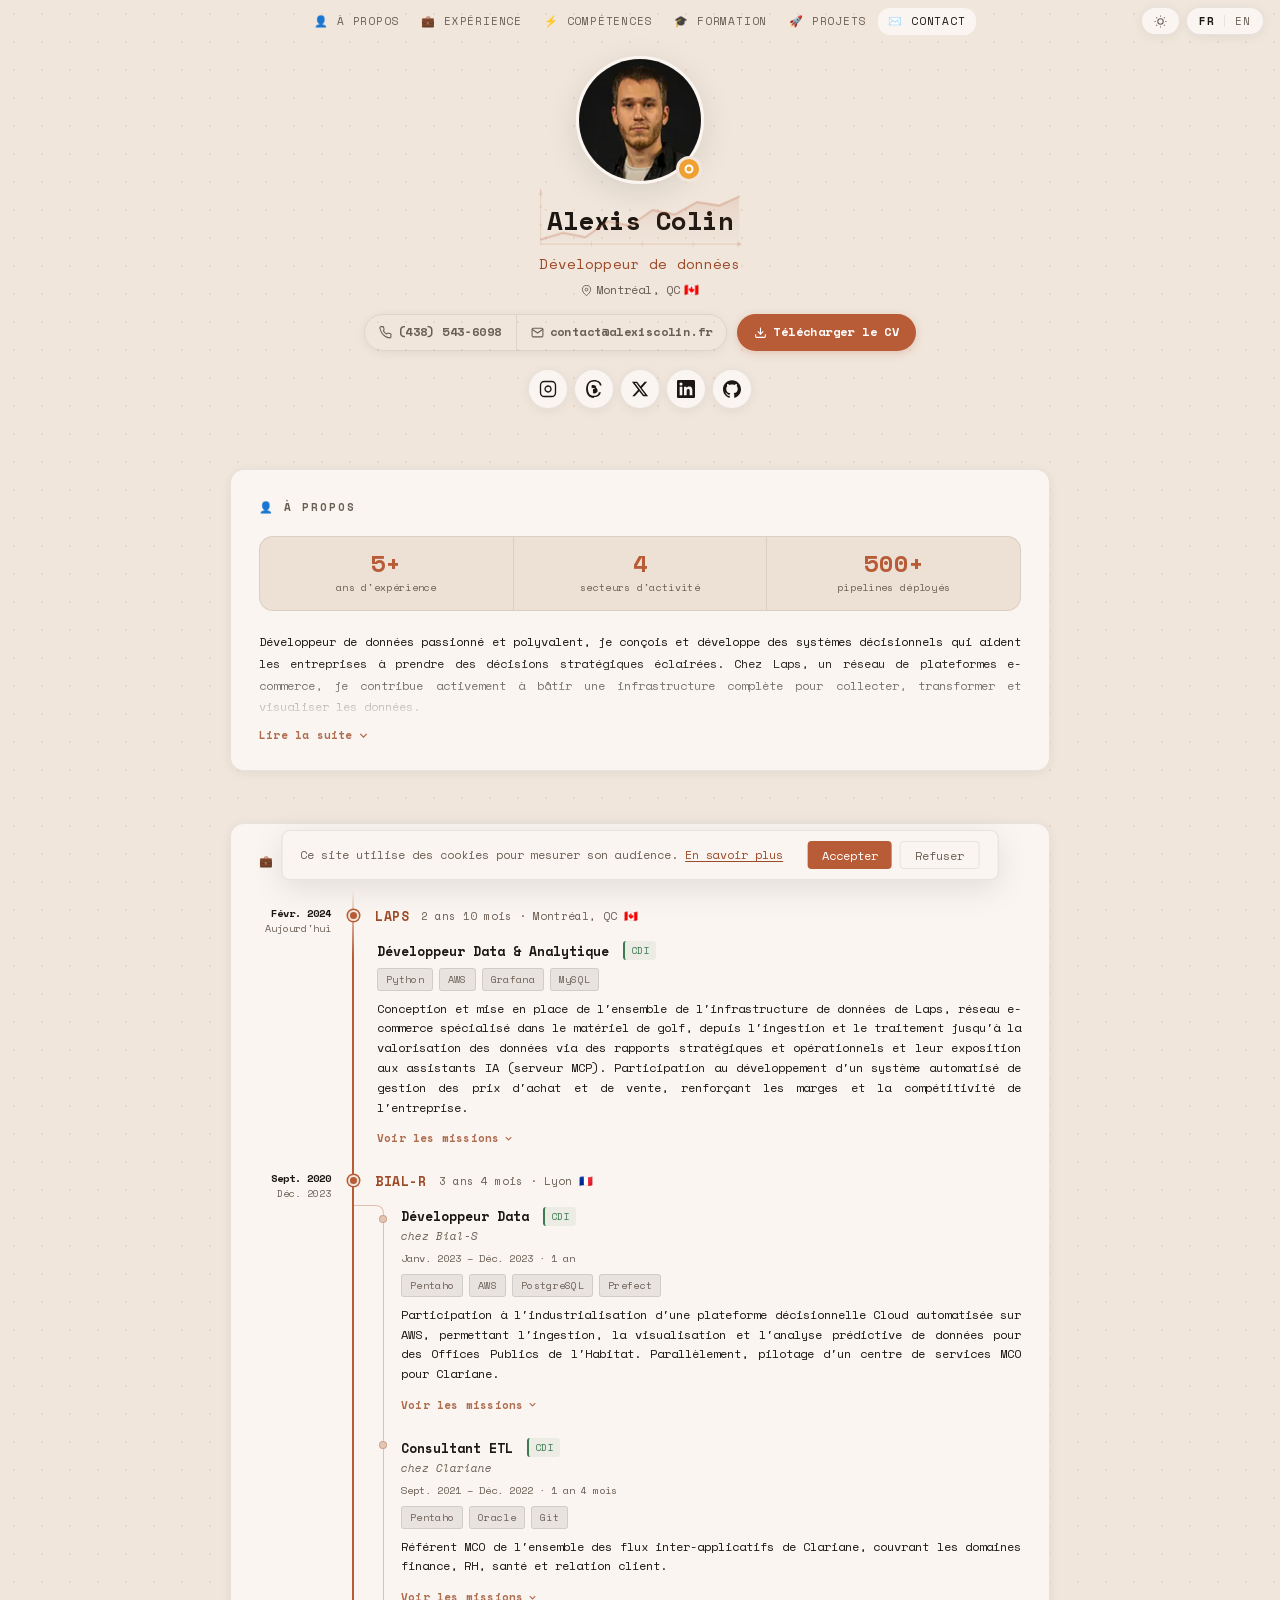
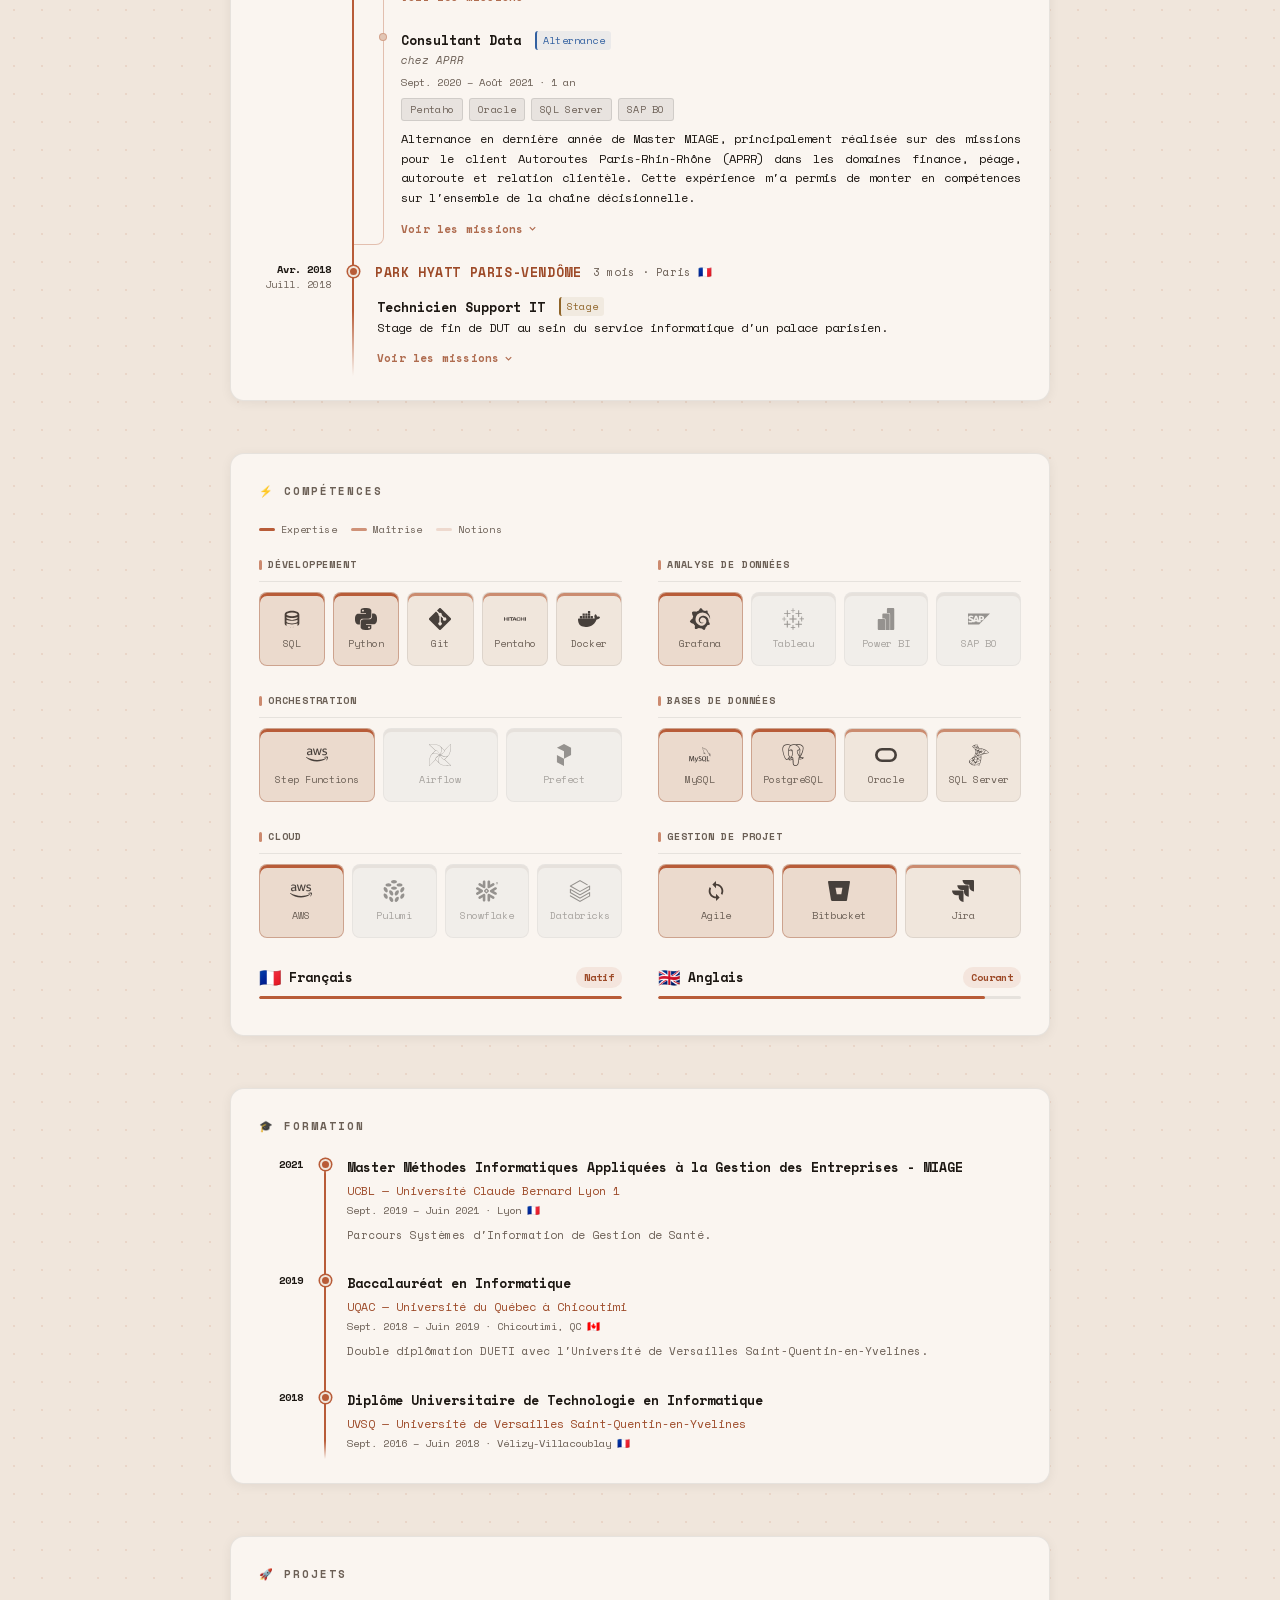
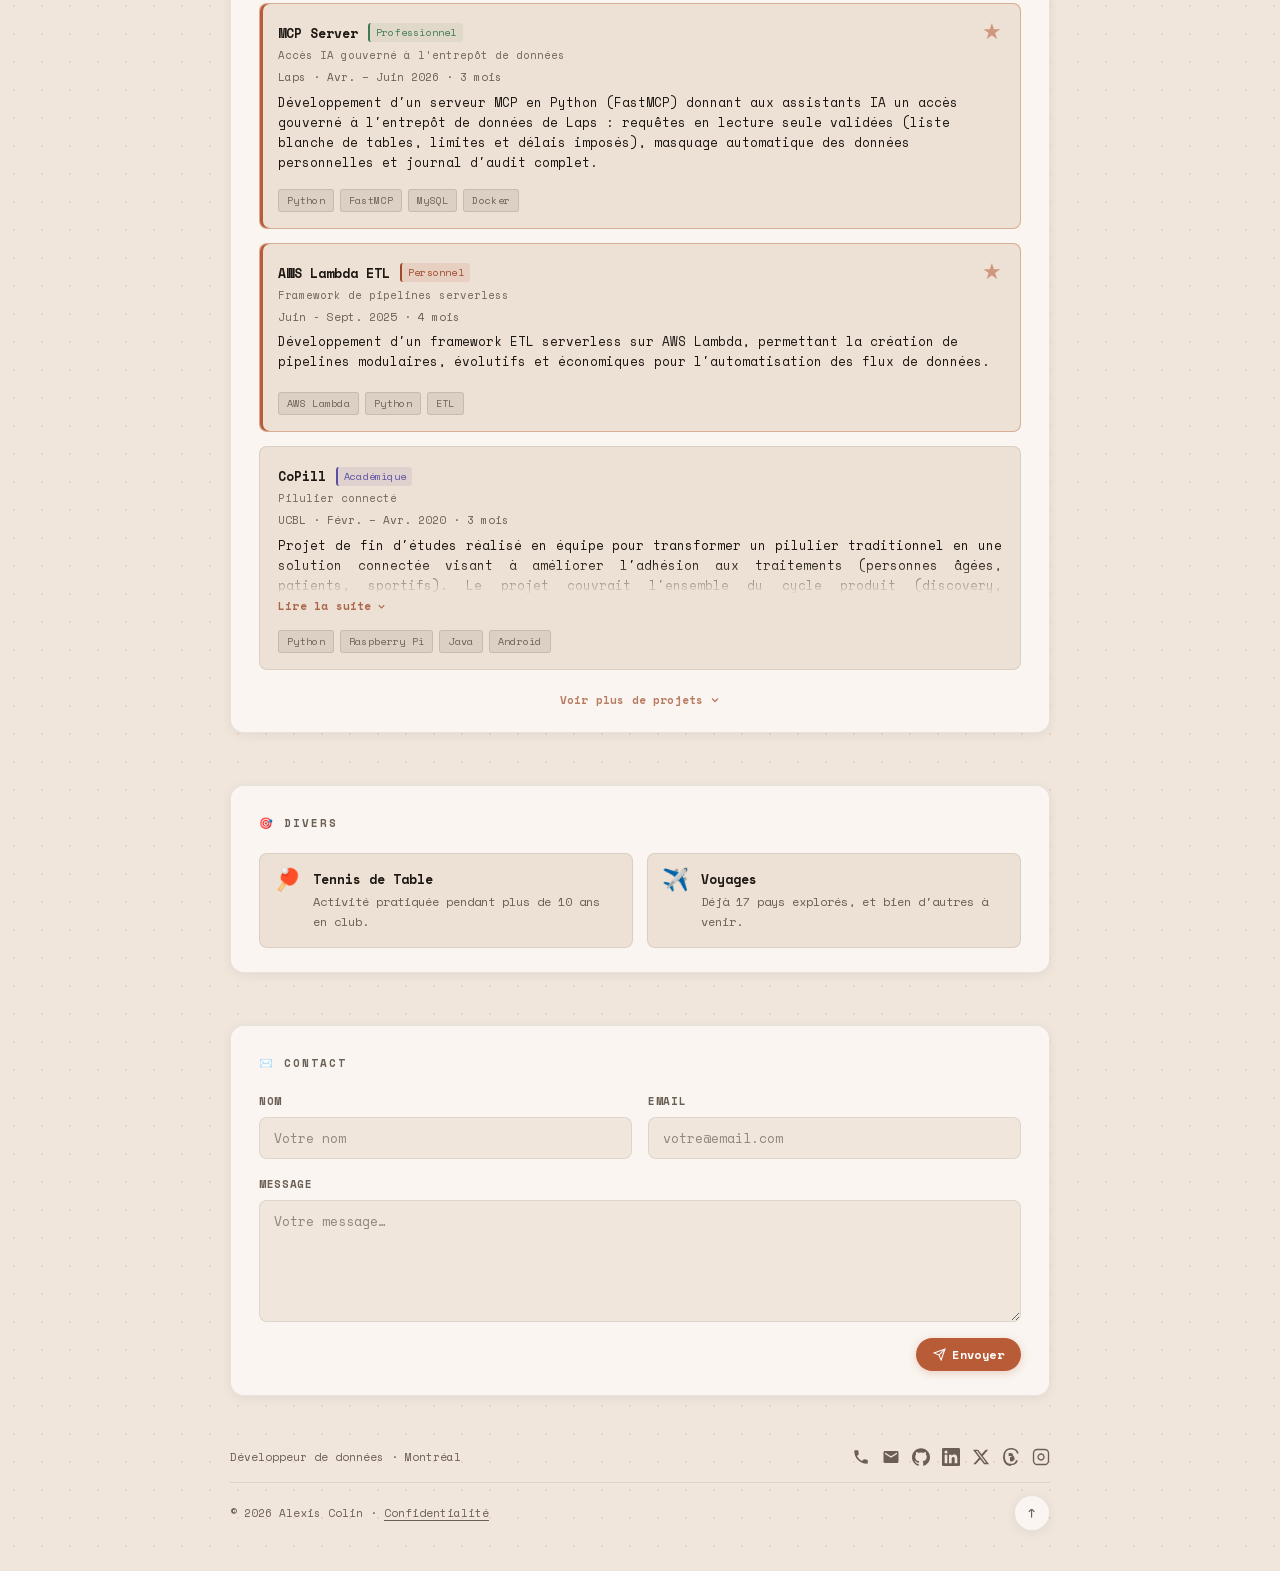
==== index.html @ 6a2d2ddf "fix: address CI errors" ====
<!DOCTYPE html>
<html lang="fr">
<head>
  <meta charset="UTF-8" />
  <!-- Cookie consent GDPR + GA — must be loaded first, before i18n.js and scroll.js -->
  <script src="cookie-banner.js?v=6"></script>
  <meta name="viewport" content="width=device-width, initial-scale=1.0" />
  <title>Alexis Colin — Data Engineer</title>

  <!-- SEO -->
  <meta name="description" content="Alexis Colin — Data Engineer à Montréal. Polyvalent sur toute la chaîne de données : ingestion, transformation, visualisation et valorisation." />
  <meta name="author" content="Alexis Colin" />
  <meta name="keywords" content="Data Engineer, Montréal, Python, AWS, Snowflake, ETL, Grafana, Analytics, Data" />
  <meta name="color-scheme" content="light dark" />
  <meta name="theme-color" content="#f0e6dc" media="(prefers-color-scheme: light)" />
  <meta name="theme-color" content="#272018" media="(prefers-color-scheme: dark)" />
  <link rel="canonical" href="https://alexiscolin.fr" />

  <!-- Open Graph -->
  <meta property="og:type"        content="website" />
  <meta property="og:url"         content="https://alexiscolin.fr" />
  <meta property="og:title"       content="Alexis Colin — Data Engineer" />
  <meta property="og:description" content="Polyvalent sur toute la chaîne de données : ingestion, transformation, visualisation et valorisation." />
  <meta property="og:image"       content="https://alexiscolin.fr/assets/photo.jpg" />
  <meta property="og:image:width"  content="800" />
  <meta property="og:image:height" content="800" />
  <meta property="og:locale"      content="fr_CA" />
  <meta property="og:locale:alternate" content="en_CA" />

  <!-- Twitter Card — "summary" (square thumb): photo.jpg is 800x800, large_image expects 2:1 landscape -->
  <meta name="twitter:card"        content="summary" />
  <meta name="twitter:title"       content="Alexis Colin — Data Engineer" />
  <meta name="twitter:description" content="Data Engineer à Montréal. Polyvalent sur toute la chaîne de données : ingestion, transformation, visualisation et valorisation." />
  <meta name="twitter:image"       content="https://alexiscolin.fr/assets/photo.jpg" />

  <!-- Structured data -->
  <script type="application/ld+json">
  {
    "@context": "https://schema.org",
    "@type": "Person",
    "name": "Alexis Colin",
    "url": "https://alexiscolin.fr",
    "image": "https://alexiscolin.fr/assets/photo.jpg",
    "jobTitle": "Data & Analytics Engineer",
    "worksFor": { "@type": "Organization", "name": "Laps" },
    "address": { "@type": "PostalAddress", "addressLocality": "Montréal", "addressRegion": "QC", "addressCountry": "CA" },
    "knowsLanguage": ["fr", "en"],
    "sameAs": [
      "https://github.com/alexiscolinfr",
      "https://www.linkedin.com/in/alexiscolinfr"
    ]
  }
  </script>
  <!-- Self-hosted fonts (declared in style.css) — no Google Fonts requests anymore -->
  <link rel="preload" href="assets/fonts/space-mono-400-latin.woff2" as="font" type="font/woff2" crossorigin />
  <link rel="preload" href="assets/fonts/space-mono-700-latin.woff2" as="font" type="font/woff2" crossorigin />
  <link rel="icon" href="assets/favicon.ico" sizes="any" />
  <link rel="icon" type="image/svg+xml" href="assets/favicon.svg" />
  <link rel="icon" type="image/png" sizes="192x192" href="assets/web-app-manifest-192x192.png" />
  <link rel="apple-touch-icon" sizes="180x180" href="assets/apple-touch-icon.png" />
  <link rel="manifest" href="assets/site.webmanifest" />
  <link rel="stylesheet" href="style.css?v=12" />
  <script>
    (function(){
      try {
        var s = localStorage.getItem('theme');
        if (s) document.documentElement.dataset.theme = s;
      } catch(e) {}
    })();
  </script>
</head>
<body>

  <div id="scrollProgress" class="scroll-progress" aria-hidden="true"></div>

  <!-- SVG Sprite — reusable icons -->
  <svg style="display:none" aria-hidden="true">
    <symbol id="icon-github" viewBox="0 0 24 24" fill="currentColor">
      <path d="M12 .297c-6.63 0-12 5.373-12 12 0 5.303 3.438 9.8 8.205 11.385.6.113.82-.258.82-.577 0-.285-.01-1.04-.015-2.04-3.338.724-4.042-1.61-4.042-1.61C4.422 18.07 3.633 17.7 3.633 17.7c-1.087-.744.084-.729.084-.729 1.205.084 1.838 1.236 1.838 1.236 1.07 1.835 2.809 1.305 3.495.998.108-.776.417-1.305.76-1.605-2.665-.3-5.466-1.332-5.466-5.93 0-1.31.465-2.38 1.235-3.22-.135-.303-.54-1.523.105-3.176 0 0 1.005-.322 3.3 1.23.96-.267 1.98-.399 3-.405 1.02.006 2.04.138 3 .405 2.28-1.552 3.285-1.23 3.285-1.23.645 1.653.24 2.873.12 3.176.765.84 1.23 1.91 1.23 3.22 0 4.61-2.805 5.625-5.475 5.92.42.36.81 1.096.81 2.22 0 1.606-.015 2.896-.015 3.286 0 .315.21.69.825.57C20.565 22.092 24 17.592 24 12.297c0-6.627-5.373-12-12-12"/>
    </symbol>
  </svg>

  <!-- ═══════════ HERO ═══════════ -->
  <header id="top">
    <div class="hero-inner">
      <div class="avatar-wrap" data-anim style="--i:0">
        <img src="assets/photo-128.webp" srcset="assets/photo-128.webp 1x, assets/photo-256.webp 2x" alt="Alexis Colin" class="avatar" width="128" height="128" decoding="async" onerror="this.style.display='none';document.querySelector('.avatar-fallback').style.display='flex'" />
        <div class="avatar-fallback">AC</div>
        <button type="button" class="avatar-status" data-status="open" aria-label="En poste · À l'écoute du marché" data-i18n-aria="status.open">
          <span class="avatar-status__tooltip">
            <span class="avatar-status__dot"></span>
            <span class="avatar-status__label" data-for="available" data-i18n="status.available">Disponible immédiatement</span>
            <span class="avatar-status__label" data-for="open" data-i18n="status.open">En poste · À l'écoute du marché</span>
            <span class="avatar-status__label" data-for="unavailable" data-i18n="status.unavailable">Non disponible pour le moment</span>
          </span>
        </button>
      </div>
      <div class="hero-name-wrap" data-anim style="--i:1">
        <svg class="hero-spark" viewBox="0 0 332 60" preserveAspectRatio="none" fill="none" aria-hidden="true">
          <defs>
            <linearGradient id="sparkAreaGrad" x1="0" y1="0" x2="0" y2="1">
              <stop offset="0%" stop-color="var(--accent)" stop-opacity="0.13"/>
              <stop offset="100%" stop-color="var(--accent)" stop-opacity="0"/>
            </linearGradient>
          </defs>
          <!-- Axes -->
          <line class="hero-spark__axis" x1="6" y1="5"  x2="6"   y2="53"/>
          <line class="hero-spark__axis" x1="6" y1="53" x2="329" y2="53"/>
          <!-- Axis arrowheads -->
          <polygon class="hero-spark__axis-tip" points="3,10 6,4 9,10"/>
          <polygon class="hero-spark__axis-tip" points="323,50 329,53 323,56"/>
          <!-- Tick marks -->
          <line class="hero-spark__tick" x1="88"  y1="51" x2="88"  y2="55"/>
          <line class="hero-spark__tick" x1="170" y1="51" x2="170" y2="55"/>
          <line class="hero-spark__tick" x1="252" y1="51" x2="252" y2="55"/>
          <line class="hero-spark__tick" x1="4"   y1="20" x2="8"   y2="20"/>
          <line class="hero-spark__tick" x1="4"   y1="36" x2="8"   y2="36"/>
          <!-- Area fill -->
          <path class="hero-spark__fill" d="M6,53 L6,49 L42,43 L78,47 L114,33 L150,37 L186,23 L222,27 L258,16 L294,19 L326,11 L326,53 Z"/>
          <!-- Sparkline -->
          <polyline class="hero-spark__line" points="6,49 42,43 78,47 114,33 150,37 186,23 222,27 258,16 294,19 326,11"/>
        </svg>
        <h1>Alexis Colin</h1>
      </div>
<p class="hero-subtitle" data-anim style="--i:2">
        <span class="hero-role" data-i18n="hero.role">Développeur de données</span>
        <span class="hero-loc">
          <svg width="11" height="11" viewBox="0 0 24 24" fill="none" stroke="currentColor" stroke-width="2"><path d="M21 10c0 7-9 13-9 13s-9-6-9-13a9 9 0 0 1 18 0z"/><circle cx="12" cy="10" r="3"/></svg>
          <span data-i18n="hero.location">Montréal, QC</span> 🇨🇦
        </span>
      </p>

      <div class="hero-actions" data-anim style="--i:3">
        <div class="btn-split">
          <a href="tel:+14385436098" class="btn-split__part">
            <svg viewBox="0 0 24 24" fill="none" stroke="currentColor" stroke-width="2" width="13" height="13"><path d="M22 16.92v3a2 2 0 0 1-2.18 2 19.79 19.79 0 0 1-8.63-3.07A19.5 19.5 0 0 1 4.69 12a19.79 19.79 0 0 1-3.07-8.67A2 2 0 0 1 3.6 1.2h3a2 2 0 0 1 2 1.72c.127.96.361 1.903.7 2.81a2 2 0 0 1-.45 2.11L7.91 8.96a16 16 0 0 0 6 6l1.27-1.27a2 2 0 0 1 2.11-.45c.907.339 1.85.573 2.81.7A2 2 0 0 1 22 16.92z"/></svg>
            <span class="btn-split__text">(438)&nbsp;543&#8209;6098</span>
          </a>
          <span class="btn-split__div"></span>
          <a href="mailto:contact@alexiscolin.fr" class="btn-split__part">
            <svg viewBox="0 0 24 24" fill="none" stroke="currentColor" stroke-width="2" width="13" height="13"><path d="M4 4h16c1.1 0 2 .9 2 2v12c0 1.1-.9 2-2 2H4c-1.1 0-2-.9-2-2V6c0-1.1.9-2 2-2z"/><polyline points="22,6 12,13 2,6"/></svg>
            <span class="btn-split__text">contact@alexiscolin.fr</span>
          </a>
        </div>
        <a id="cvDownload" href="assets/cv-fr.pdf" target="_blank" rel="noopener" class="btn btn--accent">
          <svg viewBox="0 0 24 24" fill="none" stroke="currentColor" stroke-width="2" width="13" height="13"><path d="M21 15v4a2 2 0 0 1-2 2H5a2 2 0 0 1-2-2v-4"/><polyline points="7 10 12 15 17 10"/><line x1="12" y1="15" x2="12" y2="3"/></svg>
          <span data-i18n="links.cv">Télécharger le CV</span>
        </a>
      </div>

      <!-- --i:4 intentionally absent: hero element removed, delay kept to space out the social links -->
      <nav class="socials" data-anim style="--i:5" aria-label="Réseaux sociaux" data-i18n-aria="aria.socials">
        <a href="https://www.instagram.com/alexiscolinfr" target="_blank" rel="noopener" aria-label="Instagram">
          <svg viewBox="0 0 24 24" fill="none" stroke="currentColor" stroke-width="1.8"><rect x="2" y="2" width="20" height="20" rx="5" ry="5"/><path d="M16 11.37A4 4 0 1 1 12.63 8 4 4 0 0 1 16 11.37z"/><line x1="17.5" y1="6.5" x2="17.51" y2="6.5"/></svg>
        </a>
        <a href="https://www.threads.net/@alexiscolinfr" target="_blank" rel="noopener" aria-label="Threads">
          <svg viewBox="0 0 24 24" fill="currentColor"><path d="M12.186 24h-.007c-3.581-.024-6.334-1.205-8.184-3.509C2.35 18.44 1.5 15.586 1.474 12.01v-.017c.03-3.579.886-6.43 2.548-8.482C5.845 1.205 8.6.024 12.18 0h.014c2.746.02 5.043.725 6.826 2.098 1.677 1.29 2.858 3.13 3.012 5.021l.006.088H19.74l-.006-.062c-.15-1.308-.95-2.656-2.168-3.664-1.27-.944-2.944-1.5-5.39-1.518h-.01c-2.961.02-5.141.932-6.482 2.71-1.142 1.528-1.753 3.795-1.781 6.74v.015c.027 2.95.64 5.22 1.782 6.746 1.344 1.782 3.524 2.696 6.485 2.718h.01c2.197-.018 3.772-.553 4.892-1.641.79-.77 1.254-1.757 1.38-2.96l.008-.09H21v.09c-.16 1.787-.98 3.294-2.379 4.502-1.58 1.365-3.7 2.04-6.435 2.04zm4.006-9.063c0-1.028-.327-1.793-.973-2.28-.647-.489-1.592-.737-2.813-.737-.566 0-1.102.059-1.59.174l-.215.054v5.574l.176.052c.465.14.967.211 1.49.211 1.386 0 2.402-.33 3.019-.977.618-.65.906-1.474.906-2.07zm-2.04-7.208c-.88-.66-2.01-.993-3.365-.993-.638 0-1.229.083-1.759.246l-.195.06v3.896l.23-.077c.47-.158.988-.238 1.544-.238 1.01 0 1.787.232 2.314.69.524.455.79 1.108.79 1.94v.014c-.004.53-.107 1.006-.303 1.42l-.083.177.178.082c.87.4 1.89.6 3.04.6l.189-.003.025-.189c.024-.184.035-.373.035-.568 0-1.75-.592-3.128-1.64-4.057z"/></svg>
        </a>
        <a href="https://x.com/alexiscolinfr" target="_blank" rel="noopener" aria-label="X / Twitter">
          <svg viewBox="0 0 24 24" fill="currentColor"><path d="M18.244 2.25h3.308l-7.227 8.26 8.502 11.24H16.17l-5.214-6.817L4.99 21.75H1.68l7.73-8.835L1.254 2.25H8.08l4.713 6.231zm-1.161 17.52h1.833L7.084 4.126H5.117z"/></svg>
        </a>
        <a href="https://www.linkedin.com/in/alexiscolinfr" target="_blank" rel="noopener" aria-label="LinkedIn">
          <svg viewBox="0 0 24 24" fill="currentColor"><path d="M20.447 20.452h-3.554v-5.569c0-1.328-.027-3.037-1.852-3.037-1.853 0-2.136 1.445-2.136 2.939v5.667H9.351V9h3.414v1.561h.046c.477-.9 1.637-1.85 3.37-1.85 3.601 0 4.267 2.37 4.267 5.455v6.286zM5.337 7.433a2.062 2.062 0 0 1-2.063-2.065 2.064 2.064 0 1 1 2.063 2.065zm1.782 13.019H3.555V9h3.564v11.452zM22.225 0H1.771C.792 0 0 .774 0 1.729v20.542C0 23.227.792 24 1.771 24h20.451C23.2 24 24 23.227 24 22.271V1.729C24 .774 23.2 0 22.222 0h.003z"/></svg>
        </a>
        <a href="https://github.com/alexiscolinfr" target="_blank" rel="noopener" aria-label="GitHub">
          <svg viewBox="0 0 24 24" fill="currentColor"><path d="M12 .297c-6.63 0-12 5.373-12 12 0 5.303 3.438 9.8 8.205 11.385.6.113.82-.258.82-.577 0-.285-.01-1.04-.015-2.04-3.338.724-4.042-1.61-4.042-1.61C4.422 18.07 3.633 17.7 3.633 17.7c-1.087-.744.084-.729.084-.729 1.205.084 1.838 1.236 1.838 1.236 1.07 1.835 2.809 1.305 3.495.998.108-.776.417-1.305.76-1.605-2.665-.3-5.466-1.332-5.466-5.93 0-1.31.465-2.38 1.235-3.22-.135-.303-.54-1.523.105-3.176 0 0 1.005-.322 3.3 1.23.96-.267 1.98-.399 3-.405 1.02.006 2.04.138 3 .405 2.28-1.552 3.285-1.23 3.285-1.23.645 1.653.24 2.873.12 3.176.765.84 1.23 1.91 1.23 3.22 0 4.61-2.805 5.625-5.475 5.92.42.36.81 1.096.81 2.22 0 1.606-.015 2.896-.015 3.286 0 .315.21.69.825.57C20.565 22.092 24 17.592 24 12.297c0-6.627-5.373-12-12-12"/></svg>
        </a>
      </nav>
    </div>
  </header>

  <!-- ═══════════ NAV STICKY ═══════════ -->
  <nav class="site-nav" id="siteNav" aria-label="Navigation">
    <div class="nav-links">
      <a href="#about"      data-i18n="nav.about">👤 À propos</a>
      <a href="#experience" data-i18n="nav.exp">💼 Expérience</a>
      <a href="#skills"     data-i18n="nav.skills">⚡ Compétences</a>
      <a href="#education"  data-i18n="nav.edu">🎓 Formation</a>
      <a href="#projects"   data-i18n="nav.projects">🚀 Projets</a>
      <a href="#contact"   data-i18n="nav.contact">✉️ Contact</a>
    </div>
    <!-- Language toggle & theme toggle -->
    <div class="lang-toggle-wrap">
      <button type="button" class="header-btn theme-toggle" id="themeToggle" aria-label="Toggle dark mode">
        <svg class="icon-sun" viewBox="0 0 24 24" fill="none" stroke="currentColor" stroke-width="2" width="14" height="14"><circle cx="12" cy="12" r="5"/><line x1="12" y1="1" x2="12" y2="3"/><line x1="12" y1="21" x2="12" y2="23"/><line x1="4.22" y1="4.22" x2="5.64" y2="5.64"/><line x1="18.36" y1="18.36" x2="19.78" y2="19.78"/><line x1="1" y1="12" x2="3" y2="12"/><line x1="21" y1="12" x2="23" y2="12"/><line x1="4.22" y1="19.78" x2="5.64" y2="18.36"/><line x1="18.36" y1="5.64" x2="19.78" y2="4.22"/></svg>
        <svg class="icon-moon" viewBox="0 0 24 24" fill="none" stroke="currentColor" stroke-width="2" width="14" height="14"><path d="M21 12.79A9 9 0 1 1 11.21 3 7 7 0 0 0 21 12.79z"/></svg>
      </button>
      <button type="button" class="header-btn lang-toggle" id="langToggle" aria-label="Switch language">
        <span data-lang="fr">FR</span>
        <span class="lang-sep">|</span>
        <span data-lang="en">EN</span>
      </button>
    </div>
  </nav>

  <main>


    <!-- ═══════════ ABOUT ═══════════ -->
    <section class="section reveal" id="about">
      <h2 class="section-title" data-i18n="about.title">👤 À propos</h2>
      <div class="about-stats">
        <div class="about-stat" data-stat="exp">
          <span class="about-stat__num" data-count="5" data-suffix="+">0</span>
          <span class="about-stat__label" data-i18n="stat.exp">ans d'expérience</span>
        </div>
        <div class="about-stat" data-stat="companies">
          <span class="about-stat__num" data-count="4" data-suffix="">0</span>
          <span class="about-stat__label" data-i18n="stat.companies">secteurs d'activité</span>
        </div>
        <div class="about-stat" data-stat="pipelines">
          <span class="about-stat__num" data-count="500" data-suffix="+">0</span>
          <span class="about-stat__label" data-i18n="stat.pipelines">pipelines déployés</span>
        </div>
      </div>

      <div class="about-body" id="aboutBody">
        <p class="about-text" data-i18n="about.p1"></p>
        <p class="about-text" data-i18n="about.p2"></p>
        <p class="about-text" data-i18n="about.p3"></p>
        <div class="about-fade"></div>
      </div>
      <button type="button" class="about-toggle" id="aboutToggle" aria-expanded="false" aria-controls="aboutBody">
        <span data-i18n="about.readmore">Lire la suite</span>
        <svg class="about-toggle__chevron" viewBox="0 0 24 24" fill="none" stroke="currentColor" stroke-width="2.5" width="13" height="13"><polyline points="6 9 12 15 18 9"/></svg>
      </button>
    </section>

    <!-- ═══════════ EXPERIENCE ═══════════ -->
    <section class="section reveal" id="experience">
      <h2 class="section-title" data-i18n="exp.title">💼 Expérience</h2>
      <div class="timeline">

        <!-- ── Laps Group ── -->
        <div class="timeline-group">
          <div class="timeline-item timeline-group__header">
            <div class="timeline-period">
              <span class="tl-start" data-i18n="exp.laps.start">Févr. 2024</span>
              <span class="tl-end" data-i18n="exp.laps.end">Aujourd'hui</span>
            </div>
            <div class="timeline-track">
              <div class="timeline-marker timeline-marker--current"></div>
            </div>
            <div class="timeline-content">
              <div class="timeline-header">
                <a class="company company--group" href="https://www.laps.com/" target="_blank" rel="noopener">Laps</a>
                <span class="timeline-group__duration" data-i18n="exp.laps.total">2 ans 4 mois · Montréal, QC 🇨🇦</span>
              </div>
            </div>
          </div>

          <div class="timeline-group__items">
            <div class="timeline-subitem" data-role="laps">
              <div class="timeline-content">
                <div class="timeline-header">
                  <h3 data-i18n="exp.laps.role">Développeur Data &amp; Analytique</h3>
                  <span class="contract-badge contract-badge--permanent" data-i18n="contract.permanent">CDI</span>
                </div>
                <div class="tags"></div>
                <p class="timeline-desc" data-i18n="exp.laps.desc">Conception et mise en place de l'ensemble de l'infrastructure de données de Laps, réseau e-commerce spécialisé dans le matériel de golf, depuis l'ingestion et le traitement jusqu'à la valorisation des données via des rapports stratégiques et opérationnels et leur exposition aux assistants IA (serveur MCP). Participation au développement d'un système automatisé de gestion des prix d'achat et de vente, renforçant les marges et la compétitivité de l'entreprise.</p>
                <button type="button" class="tasks-toggle" aria-expanded="false" aria-controls="tasksLaps">
                  <span data-i18n="exp.tasks.show">Voir les missions</span>
                  <svg class="tasks-toggle__chevron" viewBox="0 0 24 24" fill="none" stroke="currentColor" stroke-width="2.5" width="11" height="11"><polyline points="6 9 12 15 18 9"/></svg>
                </button>
                <ul id="tasksLaps">
                  <li data-i18n="exp.laps.li1">Conception, déploiement et automatisation de flux de données en Python sur AWS</li>
                  <li data-i18n="exp.laps.li2">Modélisation et implémentation d'un entrepôt de données centralisé</li>
                  <li data-i18n="exp.laps.li3">Développement de rapports et tableaux de bord opérationnels avec Grafana</li>
                  <li data-i18n="exp.laps.li4">Développement d'un serveur MCP en Python connectant l'entrepôt de données aux assistants IA, avec gouvernance SQL et masquage des données sensibles</li>
                </ul>
              </div>
            </div>
          </div>
        </div>

        <!-- ── BIAL-R Group ── -->
        <div class="timeline-group timeline-group--multi">
          <div class="timeline-item timeline-group__header">
            <div class="timeline-period">
              <span class="tl-start" data-i18n="exp.bialr.start">Sept. 2020</span>
              <span class="tl-end" data-i18n="exp.bialr.end">Déc. 2023</span>
            </div>
            <div class="timeline-track">
              <div class="timeline-marker"></div>
            </div>
            <div class="timeline-content">
              <div class="timeline-header">
                <a class="company company--group" href="https://www.bial-r.com/" target="_blank" rel="noopener">BIAL-R</a>
                <span class="timeline-group__duration" data-i18n="exp.bialr.total">3 ans 4 mois · Lyon 🇫🇷</span>
              </div>
            </div>
          </div>

          <div class="timeline-group__items">

            <div class="timeline-subitem" data-role="bialr1">
              <div class="timeline-content">
                <div class="timeline-header">
                  <h3 data-i18n="exp.bialr1.role">Développeur Data</h3>
                  <span class="contract-badge contract-badge--permanent" data-i18n="contract.permanent">CDI</span>
                </div>
                <a class="client-link" href="https://www.bial-s.com/" target="_blank" rel="noopener"><span data-i18n="exp.client.prep">chez</span> <span data-i18n="exp.bialr1.client">Bial-S</span></a>
                <p class="timeline-meta"><span data-i18n="exp.bialr1.start">Janv. 2023</span> – <span data-i18n="exp.bialr1.end">Déc. 2023</span> · <span data-i18n="exp.bialr1.meta">1 an</span></p>
                <div class="tags"></div>
                <p class="timeline-desc" data-i18n="exp.bialr1.desc">Participation à l'industrialisation d'une plateforme décisionnelle Cloud automatisée sur AWS, permettant l'ingestion, la visualisation et l'analyse prédictive de données pour des Offices Publics de l'Habitat. Parallèlement, pilotage d'un centre de services MCO pour Clariane.</p>
                <button type="button" class="tasks-toggle" aria-expanded="false" aria-controls="tasksBialr1">
                  <span data-i18n="exp.tasks.show">Voir les missions</span>
                  <svg class="tasks-toggle__chevron" viewBox="0 0 24 24" fill="none" stroke="currentColor" stroke-width="2.5" width="11" height="11"><polyline points="6 9 12 15 18 9"/></svg>
                </button>
                <ul id="tasksBialr1">
                  <li data-i18n="exp.bialr1.li1">Conception, déploiement et automatisation de flux de données ETL avec Pentaho</li>
                  <li data-i18n="exp.bialr1.li2">Support transversal de la plateforme décisionnelle et intégration de nouveaux clients</li>
                  <li data-i18n="exp.bialr1.li3">Pilotage du CDS : gestion d'équipe, coordination des activités et amélioration continue</li>
                </ul>
              </div>
            </div>

            <div class="timeline-subitem" data-role="bialr2">
              <div class="timeline-content">
                <div class="timeline-header">
                  <h3 data-i18n="exp.bialr2.role">Consultant ETL</h3>
                  <span class="contract-badge contract-badge--permanent" data-i18n="contract.permanent">CDI</span>
                </div>
                <a class="client-link" href="https://www.clariane.com" target="_blank" rel="noopener"><span data-i18n="exp.client.prep">chez</span> <span data-i18n="exp.bialr2.client">Clariane</span></a>
                <p class="timeline-meta"><span data-i18n="exp.bialr2.start">Sept. 2021</span> – <span data-i18n="exp.bialr2.end">Déc. 2022</span> · <span data-i18n="exp.bialr2.meta">1 an 4 mois</span></p>
                <div class="tags"></div>
                <p class="timeline-desc" data-i18n="exp.bialr2.desc">Référent MCO de l'ensemble des flux inter-applicatifs de Clariane, couvrant les domaines finance, RH, santé et relation client.</p>
                <button type="button" class="tasks-toggle" aria-expanded="false" aria-controls="tasksBialr2">
                  <span data-i18n="exp.tasks.show">Voir les missions</span>
                  <svg class="tasks-toggle__chevron" viewBox="0 0 24 24" fill="none" stroke="currentColor" stroke-width="2.5" width="11" height="11"><polyline points="6 9 12 15 18 9"/></svg>
                </button>
                <ul id="tasksBialr2">
                  <li data-i18n="exp.bialr2.li1">Développement et maintenance des flux inter-applicatifs avec Pentaho</li>
                  <li data-i18n="exp.bialr2.li2">Gestion des incidents de production : analyse, correction et reprise de données</li>
                  <li data-i18n="exp.bialr2.li3">Contribution à la migration des flux inter-applicatifs de Pentaho vers un ESB</li>
                </ul>
              </div>
            </div>

            <div class="timeline-subitem" data-role="bialr3">
              <div class="timeline-content">
                <div class="timeline-header">
                  <h3 data-i18n="exp.bialr3.role">Consultant Data</h3>
                  <span class="contract-badge contract-badge--alternance" data-i18n="contract.alternance">Alternance</span>
                </div>
                <a class="client-link" href="https://www.aprr.com" target="_blank" rel="noopener"><span data-i18n="exp.client.prep">chez</span> <span data-i18n="exp.bialr3.client">APRR</span></a>
                <p class="timeline-meta"><span data-i18n="exp.bialr3.start">Sept. 2020</span> – <span data-i18n="exp.bialr3.end">Août 2021</span> · <span data-i18n="exp.bialr3.meta">1 an</span></p>
                <div class="tags"></div>
                <p class="timeline-desc" data-i18n="exp.bialr3.desc">Alternance en dernière année de Master MIAGE, principalement réalisée sur des missions pour le client Autoroutes Paris-Rhin-Rhône (APRR) dans les domaines finance, péage, autoroute et relation clientèle. Cette expérience m'a permis de monter en compétences sur l'ensemble de la chaîne décisionnelle.</p>
                <button type="button" class="tasks-toggle" aria-expanded="false" aria-controls="tasksBialr3">
                  <span data-i18n="exp.tasks.show">Voir les missions</span>
                  <svg class="tasks-toggle__chevron" viewBox="0 0 24 24" fill="none" stroke="currentColor" stroke-width="2.5" width="11" height="11"><polyline points="6 9 12 15 18 9"/></svg>
                </button>
                <ul id="tasksBialr3">
                  <li data-i18n="exp.bialr3.li1">Cartographie et mise en place d'une gouvernance des données</li>
                  <li data-i18n="exp.bialr3.li2">Développement et déploiement de rapports opérationnels</li>
                  <li data-i18n="exp.bialr3.li3">Conception et maintenance de flux ETL avec Pentaho</li>
                </ul>
              </div>
            </div>

          </div>
        </div>

        <!-- ── Park Hyatt Group ── -->
        <div class="timeline-group">
          <div class="timeline-item timeline-group__header">
            <div class="timeline-period">
              <span class="tl-start" data-i18n="exp.hyatt.start">Avr. 2018</span>
              <span class="tl-end" data-i18n="exp.hyatt.end">Juill. 2018</span>
            </div>
            <div class="timeline-track">
              <div class="timeline-marker"></div>
            </div>
            <div class="timeline-content">
              <div class="timeline-header">
                <a class="company company--group" href="https://www.hyatt.com/park-hyatt/en-US/parph-park-hyatt-paris-vendome" target="_blank" rel="noopener">Park Hyatt Paris-Vendôme</a>
                <span class="timeline-group__duration" data-i18n="exp.hyatt.total">3 mois · Paris 🇫🇷</span>
              </div>
            </div>
          </div>

          <div class="timeline-group__items">
            <div class="timeline-subitem">
              <div class="timeline-content">
                <div class="timeline-header">
                  <h3 data-i18n="exp.hyatt.role">Technicien Support IT</h3>
                  <span class="contract-badge contract-badge--stage" data-i18n="contract.stage">Stage</span>
                </div>
                <p class="timeline-desc" data-i18n="exp.hyatt.desc">Stage de fin de DUT au sein du service informatique d'un palace parisien.</p>
                <button type="button" class="tasks-toggle" aria-expanded="false" aria-controls="tasksHyatt">
                  <span data-i18n="exp.tasks.show">Voir les missions</span>
                  <svg class="tasks-toggle__chevron" viewBox="0 0 24 24" fill="none" stroke="currentColor" stroke-width="2.5" width="11" height="11"><polyline points="6 9 12 15 18 9"/></svg>
                </button>
                <ul id="tasksHyatt">
                  <li data-i18n="exp.hyatt.li1">Maintenance et support du parc informatique (poste de travail, réseaux, serveurs)</li>
                  <li data-i18n="exp.hyatt.li2">Participation au déploiement de nouveaux projets IT</li>
                  <li data-i18n="exp.hyatt.li3">Contribution à la mise en place et au suivi des mesures de cybersécurité</li>
                </ul>
              </div>
            </div>
          </div>
        </div>

      </div>
    </section>

    <!-- ═══════════ SKILLS ═══════════ -->
    <section class="section reveal" id="skills">
      <h2 class="section-title" data-i18n="skills.title">⚡ Compétences</h2>
      <div class="skills-legend">
        <span class="legend-item" data-level="3"><i></i><span data-i18n="skills.level.expert">Expertise</span></span>
        <span class="legend-item" data-level="2"><i></i><span data-i18n="skills.level.mid">Maîtrise</span></span>
        <span class="legend-item" data-level="1"><i></i><span data-i18n="skills.level.basic">Notions</span></span>
      </div>

      <div class="skills-cards"></div>

      <div class="lang-cards">
        <div class="lang-card-item">
          <div class="lang-card-meta">
            <span class="lang-flag">🇫🇷</span>
            <span class="lang-name" data-i18n="lang.french">Français</span>
            <span class="lang-level" data-i18n="lang.french.level">Natif</span>
          </div>
          <div class="lang-bar"><div class="lang-bar-fill" style="width:100%"></div></div>
        </div>
        <div class="lang-card-item">
          <div class="lang-card-meta">
            <span class="lang-flag">🇬🇧</span>
            <span class="lang-name" data-i18n="lang.english">Anglais</span>
            <span class="lang-level" data-i18n="lang.english.level">Courant</span>
          </div>
          <div class="lang-bar"><div class="lang-bar-fill" style="width:90%"></div></div>
        </div>
      </div>
    </section>

    <!-- ═══════════ EDUCATION ═══════════ -->
    <section class="section reveal" id="education">
      <h2 class="section-title" data-i18n="edu.title">🎓 Formation</h2>
      <div class="timeline">

        <div class="timeline-item">
          <div class="timeline-period">
            <span class="tl-start">2021</span>
          </div>
          <div class="timeline-track">
            <div class="timeline-marker"></div>
          </div>
          <div class="timeline-content">
            <div class="timeline-header">
              <h3 data-i18n="edu.miage.degree">Master Méthodes Informatiques Appliquées à la Gestion des Entreprises - MIAGE</h3>
            </div>
            <span class="company"><span class="edu-abbr">UCBL — </span>Université Claude Bernard Lyon 1</span>
            <p class="timeline-meta"><span class="date-long" data-i18n="edu.miage.dates">Sept. 2019 – Juin 2021</span><span class="date-short">2019 – 2021</span> · Lyon 🇫🇷</p>
            <p data-i18n="edu.miage.desc">Parcours Systèmes d'Information de Gestion de Santé.</p>
          </div>
        </div>

        <div class="timeline-item">
          <div class="timeline-period">
            <span class="tl-start">2019</span>
          </div>
          <div class="timeline-track">
            <div class="timeline-marker"></div>
          </div>
          <div class="timeline-content">
            <div class="timeline-header">
              <h3 data-i18n="edu.uqac.degree">Baccalauréat en Informatique</h3>
            </div>
            <span class="company"><span class="edu-abbr">UQAC — </span>Université du Québec à Chicoutimi</span>
            <p class="timeline-meta"><span class="date-long" data-i18n="edu.uqac.dates">Sept. 2018 – Juin 2019</span><span class="date-short">2018 – 2019</span> · Chicoutimi, QC 🇨🇦</p>
            <p data-i18n="edu.uqac.desc">Double diplômation DUETI avec l'Université de Versailles Saint-Quentin-en-Yvelines.</p>
          </div>
        </div>

        <div class="timeline-item">
          <div class="timeline-period">
            <span class="tl-start">2018</span>
          </div>
          <div class="timeline-track">
            <div class="timeline-marker"></div>
          </div>
          <div class="timeline-content">
            <div class="timeline-header">
              <h3 data-i18n="edu.dut.degree">Diplôme Universitaire de Technologie en Informatique</h3>
            </div>
            <span class="company"><span class="edu-abbr">UVSQ — </span>Université de Versailles Saint-Quentin-en-Yvelines</span>
            <p class="timeline-meta"><span class="date-long" data-i18n="edu.dut.dates">Sept. 2016 – Juin 2018</span><span class="date-short">2016 – 2018</span> · Vélizy-Villacoublay 🇫🇷</p>
          </div>
        </div>

      </div>
    </section>

    <!-- ═══════════ PROJECTS ═══════════ -->
    <section class="section reveal" id="projects">
      <h2 class="section-title" data-i18n="projects.title">🚀 Projets</h2>
      <div class="projects-grid">

        <!-- Built for Laps — proprietary code: GitHub overlay is shown but disabled (lock icon) -->
        <div class="project-card" id="project-mcp" data-type="pro" data-pinned>
          <div class="project-overlay project-overlay--private" aria-hidden="true">
            <svg class="overlay-github" width="22" height="22"><use href="#icon-github"/></svg>
            <svg class="overlay-arrow overlay-lock" width="16" height="16" viewBox="0 0 24 24" fill="none" stroke="currentColor" stroke-width="2" stroke-linecap="round" stroke-linejoin="round"><rect x="3" y="11" width="18" height="11" rx="2"/><path d="M7 11V7a5 5 0 0 1 10 0v4"/></svg>
          </div>
          <div class="project-header">
            <h3><span data-i18n="projects.mcp.title.main">MCP Server</span><span class="contract-badge contract-badge--pro" data-i18n="projects.badge.pro">Professionnel</span><span class="project-title-sub" data-i18n="projects.mcp.title.sub">Accès IA gouverné à l'entrepôt de données</span></h3>
          </div>
          <p class="project-meta" data-i18n="projects.mcp.meta">Laps · Avr. – Juin 2026</p>
          <p data-i18n="projects.mcp.desc">Développement d'un serveur MCP en Python (FastMCP) donnant aux assistants IA un accès gouverné à l'entrepôt de données de Laps : requêtes en lecture seule validées (liste blanche de tables, limites et délais imposés), masquage automatique des données personnelles et journal d'audit complet.</p>
          <div class="tags"><span class="tag">Python</span><span class="tag">FastMCP</span><span class="tag">MySQL</span><span class="tag">Docker</span></div>
        </div>

        <div class="project-card" id="project-etl" data-type="perso" data-pinned>
          <a href="https://github.com/alexiscolinfr/AWS-Lambda-ETL" target="_blank" rel="noopener" class="project-overlay" aria-label="Voir sur GitHub" data-i18n-aria="projects.github">
            <svg class="overlay-github" width="22" height="22"><use href="#icon-github"/></svg>
            <svg class="overlay-arrow" width="18" height="18" viewBox="0 0 24 24" fill="none" stroke="currentColor" stroke-width="2.5" stroke-linecap="round" stroke-linejoin="round"><line x1="5" y1="12" x2="19" y2="12"/><polyline points="12 5 19 12 12 19"/></svg>
          </a>
          <div class="project-header">
            <h3><span data-i18n="projects.etl.title.main">AWS Lambda ETL</span><span class="contract-badge contract-badge--perso" data-i18n="projects.badge.perso">Personnel</span><span class="project-title-sub" data-i18n="projects.etl.title.sub">Framework de pipelines serverless</span></h3>
          </div>
          <p class="project-meta" data-i18n="projects.etl.meta">Juin - Sept. 2025 · 4 mois</p>
          <p data-i18n="projects.etl.desc">Développement d'un framework ETL serverless sur AWS Lambda, permettant la création de pipelines modulaires, évolutifs et économiques pour l'automatisation des flux de données.</p>
          <div class="project-desc-actions">
            <a href="https://github.com/alexiscolinfr/aws-lambda-etl" target="_blank" rel="noopener" class="project-github-link" data-i18n-aria="projects.github">
              <svg width="13" height="13" viewBox="0 0 24 24" fill="currentColor"><use href="#icon-github"/></svg>
              <span data-i18n="projects.github.label">Voir sur GitHub</span>
            </a>
          </div>
          <div class="tags"><span class="tag">AWS Lambda</span><span class="tag">Python</span><span class="tag">ETL</span></div>
        </div>

        <div class="project-card" id="project-copill" data-type="academic">
          <a href="https://github.com/alexiscolinfr/CoPill-App" target="_blank" rel="noopener" class="project-overlay" aria-label="Voir sur GitHub" data-i18n-aria="projects.github">
            <svg class="overlay-github" width="22" height="22"><use href="#icon-github"/></svg>
            <svg class="overlay-arrow" width="18" height="18" viewBox="0 0 24 24" fill="none" stroke="currentColor" stroke-width="2.5" stroke-linecap="round" stroke-linejoin="round"><line x1="5" y1="12" x2="19" y2="12"/><polyline points="12 5 19 12 12 19"/></svg>
          </a>
          <div class="project-header">
            <h3><span data-i18n="projects.copill.title.main">CoPill</span><span class="contract-badge contract-badge--academic" data-i18n="projects.badge.academic">Académique</span><span class="project-title-sub" data-i18n="projects.copill.title.sub">Pilulier connecté</span></h3>
          </div>
          <p class="project-meta">UCBL · Févr. – Avr. 2020 · 3 mois</p>
          <div class="project-desc">
            <div class="project-desc-body" id="descCopill">
              <p data-i18n="projects.copill.desc1">Projet de fin d'études réalisé en équipe pour transformer un pilulier traditionnel en une solution connectée visant à améliorer l'adhésion aux traitements (personnes âgées, patients, sportifs). Le projet couvrait l'ensemble du cycle produit (discovery, spécifications, prototypage, tests utilisateurs et validation) ainsi que la gestion de projet (planification et suivi des itérations).</p>
              <p data-i18n="projects.copill.desc2">Sur le plan technique, le prototype embarqué a été développé en Python sur une Raspberry Pi avec modules (LED, capteurs, écran, buzzer) et accompagné d'une application Android en Java pour le pilotage et le suivi.</p>
              <div class="project-desc-fade"></div>
            </div>
            <div class="project-desc-actions">
              <button type="button" class="project-readmore" data-desc="descCopill" aria-expanded="false" aria-controls="descCopill">
                <span data-i18n="projects.readmore">Lire la suite</span>
                <svg class="project-readmore__chevron" viewBox="0 0 24 24" fill="none" stroke="currentColor" stroke-width="2.5" width="11" height="11"><polyline points="6 9 12 15 18 9"/></svg>
              </button>
              <a href="https://github.com/alexiscolinfr/CoPill-App" target="_blank" rel="noopener" class="project-github-link" data-i18n-aria="projects.github">
                <svg width="13" height="13" viewBox="0 0 24 24" fill="currentColor"><use href="#icon-github"/></svg>
                <span data-i18n="projects.github.label">Voir sur GitHub</span>
              </a>
            </div>
          </div>
          <div class="tags"><span class="tag">Python</span><span class="tag">Raspberry Pi</span><span class="tag">Java</span><span class="tag">Android</span></div>
        </div>

      </div>

      <!-- Projects beyond the 3 most recent — collapsed by default, revealed by the toggle -->
      <div class="projects-extra" id="projectsExtra">
        <div class="projects-extra__inner">
        <div class="projects-extra__list">

        <div class="project-card" id="project-swarm" data-type="academic">
          <a href="https://github.com/SwarmDebugging/SwarmGraphQl" target="_blank" rel="noopener" class="project-overlay" aria-label="Voir sur GitHub" data-i18n-aria="projects.github">
            <svg class="overlay-github" width="22" height="22"><use href="#icon-github"/></svg>
            <svg class="overlay-arrow" width="18" height="18" viewBox="0 0 24 24" fill="none" stroke="currentColor" stroke-width="2.5" stroke-linecap="round" stroke-linejoin="round"><line x1="5" y1="12" x2="19" y2="12"/><polyline points="12 5 19 12 12 19"/></svg>
          </a>
          <div class="project-header">
            <h3><span data-i18n="projects.swarm.title.main">Swarm Debugging</span><span class="contract-badge contract-badge--academic" data-i18n="projects.badge.academic">Académique</span><span class="project-title-sub" data-i18n="projects.swarm.title.sub">Migration d'API vers GraphQL</span></h3>
          </div>
          <p class="project-meta">UQAC · Janv. – Avr. 2019 · 4 mois</p>
          <div class="project-desc">
            <div class="project-desc-body" id="descSwarm">
              <p><span data-i18n="projects.swarm.desc1">Le projet Swarm Debugging consiste à développer un plug-in sur l'IDE Eclipse qui facilite le débogage collaboratif des développeurs via le crowdsourcing.</span> <span data-i18n="projects.swarm.desc2">Dans ce cadre, nous avons migré l'API d'un modèle REST vers un modèle GraphQL implémenté en Java avec Spring Boot. La migration a apporté une plus grande flexibilité dans les requêtes, réduit la sur-récupération des données, et a facilité la maintenance et l'évolution de l'API grâce à un schéma typé et auto-documenté.</span></p>
              <div class="project-desc-fade"></div>
            </div>
            <div class="project-desc-actions">
              <button type="button" class="project-readmore" data-desc="descSwarm" aria-expanded="false" aria-controls="descSwarm">
                <span data-i18n="projects.readmore">Lire la suite</span>
                <svg class="project-readmore__chevron" viewBox="0 0 24 24" fill="none" stroke="currentColor" stroke-width="2.5" width="11" height="11"><polyline points="6 9 12 15 18 9"/></svg>
              </button>
              <a href="https://github.com/SwarmDebugging/SwarmGraphQl" target="_blank" rel="noopener" class="project-github-link" data-i18n-aria="projects.github">
                <svg width="13" height="13" viewBox="0 0 24 24" fill="currentColor"><use href="#icon-github"/></svg>
                <span data-i18n="projects.github.label">Voir sur GitHub</span>
              </a>
            </div>
          </div>
          <div class="tags"><span class="tag">Java</span><span class="tag">GraphQL</span><span class="tag">Spring Boot</span></div>
        </div>

        </div>
        </div>
      </div>
      <div class="projects-more">
        <button type="button" class="projects-more__btn" id="projectsToggle" aria-expanded="false" aria-controls="projectsExtra">
          <span data-i18n="projects.showmore">Voir plus de projets</span>
          <svg class="projects-more__chevron" viewBox="0 0 24 24" fill="none" stroke="currentColor" stroke-width="2.5" width="12" height="12"><polyline points="6 9 12 15 18 9"/></svg>
        </button>
      </div>
    </section>

    <!-- ═══════════ MISC ═══════════ -->
    <section class="section reveal" id="misc">
      <h2 class="section-title" data-i18n="misc.title">🎯 Divers</h2>
      <div class="misc-grid">
        <div class="misc-card">
          <span class="misc-emoji">🏓</span>
          <div>
            <strong data-i18n="misc.tt.title">Tennis de Table</strong>
            <p data-i18n="misc.tt.desc">Activité pratiquée pendant plus de 10 ans en club.</p>
          </div>
        </div>
        <div class="misc-card">
          <span class="misc-emoji">✈️</span>
          <div>
            <strong data-i18n="misc.travel.title">Voyages</strong>
            <p data-i18n="misc.travel.desc">Déjà 17 pays explorés, et bien d'autres à venir.</p>
          </div>
        </div>
      </div>
    </section>


    <!-- ═══════════ CONTACT ═══════════ -->
    <section class="section reveal" id="contact">
      <h2 class="section-title" data-i18n="contact.title">✉️ Contact</h2>
      <form class="contact-form" id="contactForm" action="https://formspree.io/f/xkopnznd" method="POST" novalidate>
        <div class="contact-form__row">
          <div class="contact-form__field">
            <label for="contactName" data-i18n="contact.name.label">Nom</label>
            <input type="text" id="contactName" name="name" autocomplete="name" required data-i18n-placeholder="contact.name.placeholder" placeholder="Votre nom" />
          </div>
          <div class="contact-form__field">
            <label for="contactEmail" data-i18n="contact.email.label">Email</label>
            <input type="email" id="contactEmail" name="_replyto" autocomplete="email" required data-i18n-placeholder="contact.email.placeholder" placeholder="votre@email.com" />
          </div>
        </div>
        <div class="contact-form__field">
          <label for="contactMessage" data-i18n="contact.message.label">Message</label>
          <textarea id="contactMessage" name="message" rows="5" required data-i18n-placeholder="contact.message.placeholder" placeholder="Votre message…"></textarea>
        </div>
        <!-- Anti-spam honeypot -->
        <input type="text" name="_gotcha" style="display:none" tabindex="-1" autocomplete="off" />
        <div class="contact-form__footer">
          <p class="contact-form__status" id="contactStatus" aria-live="polite"></p>
          <button type="submit" class="btn btn--accent" id="contactSubmit">
            <svg class="contact-form__submit-text" viewBox="0 0 24 24" fill="none" stroke="currentColor" stroke-width="2" width="13" height="13"><line x1="22" y1="2" x2="11" y2="13"/><polygon points="22 2 15 22 11 13 2 9 22 2"/></svg>
            <span class="contact-form__submit-text" data-i18n="contact.submit">Envoyer</span>
            <span class="contact-form__spinner" aria-hidden="true"></span>
          </button>
        </div>
      </form>
    </section>

  </main>

  <!-- ═══════════ FOOTER ═══════════ -->
  <footer>
    <div class="footer-inner">
      <div class="footer-top">
        <div class="footer-left">
          <p class="footer-tagline"><span data-i18n="hero.role">Développeur de données</span> · <span data-i18n="hero.location.short">Montréal</span></p>
        </div>
        <div class="footer-right">
          <nav class="footer-socials" aria-label="Réseaux sociaux — pied de page" data-i18n-aria="aria.socials.footer">
            <a href="tel:+14385436098" aria-label="Téléphone">
              <svg width="18" height="18" viewBox="0 0 24 24" fill="currentColor"><path d="M6.62 10.79a15.05 15.05 0 0 0 6.59 6.59l2.2-2.2a1 1 0 0 1 1.02-.24c1.12.37 2.33.57 3.57.57a1 1 0 0 1 1 1V20a1 1 0 0 1-1 1C10.61 21 3 13.39 3 4a1 1 0 0 1 1-1h3.5a1 1 0 0 1 1 1c0 1.25.2 2.45.57 3.57a1 1 0 0 1-.25 1.02l-2.2 2.2z"/></svg>
            </a>
            <a href="mailto:contact@alexiscolin.fr" aria-label="Email">
              <svg width="18" height="18" viewBox="0 0 24 24" fill="currentColor"><path d="M20 4H4c-1.1 0-2 .9-2 2v12c0 1.1.9 2 2 2h16c1.1 0 2-.9 2-2V6c0-1.1-.9-2-2-2zm0 4-8 5-8-5V6l8 5 8-5v2z"/></svg>
            </a>
            <a href="https://github.com/alexiscolinfr" target="_blank" rel="noopener me" aria-label="GitHub">
              <svg width="18" height="18" viewBox="0 0 24 24" fill="currentColor"><path d="M12 .297c-6.63 0-12 5.373-12 12 0 5.303 3.438 9.8 8.205 11.385.6.113.82-.258.82-.577 0-.285-.01-1.04-.015-2.04-3.338.724-4.042-1.61-4.042-1.61C4.422 18.07 3.633 17.7 3.633 17.7c-1.087-.744.084-.729.084-.729 1.205.084 1.838 1.236 1.838 1.236 1.07 1.835 2.809 1.305 3.495.998.108-.776.417-1.305.76-1.605-2.665-.3-5.466-1.332-5.466-5.93 0-1.31.465-2.38 1.235-3.22-.135-.303-.54-1.523.105-3.176 0 0 1.005-.322 3.3 1.23.96-.267 1.98-.399 3-.405 1.02.006 2.04.138 3 .405 2.28-1.552 3.285-1.23 3.285-1.23.645 1.653.24 2.873.12 3.176.765.84 1.23 1.91 1.23 3.22 0 4.61-2.805 5.625-5.475 5.92.42.36.81 1.096.81 2.22 0 1.606-.015 2.896-.015 3.286 0 .315.21.69.825.57C20.565 22.092 24 17.592 24 12.297c0-6.627-5.373-12-12-12"/></svg>
            </a>
            <a href="https://www.linkedin.com/in/alexiscolinfr" target="_blank" rel="noopener me" aria-label="LinkedIn">
              <svg width="18" height="18" viewBox="0 0 24 24" fill="currentColor"><path d="M20.447 20.452h-3.554v-5.569c0-1.328-.027-3.037-1.852-3.037-1.853 0-2.136 1.445-2.136 2.939v5.667H9.351V9h3.414v1.561h.046c.477-.9 1.637-1.85 3.37-1.85 3.601 0 4.267 2.37 4.267 5.455v6.286zM5.337 7.433a2.062 2.062 0 0 1-2.063-2.065 2.064 2.064 0 1 1 2.063 2.065zm1.782 13.019H3.555V9h3.564v11.452zM22.225 0H1.771C.792 0 0 .774 0 1.729v20.542C0 23.227.792 24 1.771 24h20.451C23.2 24 24 23.227 24 22.271V1.729C24 .774 23.2 0 22.222 0h.003z"/></svg>
            </a>
            <a href="https://x.com/alexiscolinfr" target="_blank" rel="noopener me" aria-label="X / Twitter">
              <svg width="18" height="18" viewBox="0 0 24 24" fill="currentColor"><path d="M18.244 2.25h3.308l-7.227 8.26 8.502 11.24H16.17l-5.214-6.817L4.99 21.75H1.68l7.73-8.835L1.254 2.25H8.08l4.713 6.231zm-1.161 17.52h1.833L7.084 4.126H5.117z"/></svg>
            </a>
            <a href="https://www.threads.net/@alexiscolinfr" target="_blank" rel="noopener me" aria-label="Threads">
              <svg width="18" height="18" viewBox="0 0 24 24" fill="currentColor"><path d="M12.186 24h-.007c-3.581-.024-6.334-1.205-8.184-3.509C2.35 18.44 1.5 15.586 1.474 12.01v-.017c.03-3.579.886-6.43 2.548-8.482C5.845 1.205 8.6.024 12.18 0h.014c2.746.02 5.043.725 6.826 2.098 1.677 1.29 2.858 3.13 3.012 5.021l.006.088H19.74l-.006-.062c-.15-1.308-.95-2.656-2.168-3.664-1.27-.944-2.944-1.5-5.39-1.518h-.01c-2.961.02-5.141.932-6.482 2.71-1.142 1.528-1.753 3.795-1.781 6.74v.015c.027 2.95.64 5.22 1.782 6.746 1.344 1.782 3.524 2.696 6.485 2.718h.01c2.197-.018 3.772-.553 4.892-1.641.79-.77 1.254-1.757 1.38-2.96l.008-.09H21v.09c-.16 1.787-.98 3.294-2.379 4.502-1.58 1.365-3.7 2.04-6.435 2.04zm4.006-9.063c0-1.028-.327-1.793-.973-2.28-.647-.489-1.592-.737-2.813-.737-.566 0-1.102.059-1.59.174l-.215.054v5.574l.176.052c.465.14.967.211 1.49.211 1.386 0 2.402-.33 3.019-.977.618-.65.906-1.474.906-2.07zm-2.04-7.208c-.88-.66-2.01-.993-3.365-.993-.638 0-1.229.083-1.759.246l-.195.06v3.896l.23-.077c.47-.158.988-.238 1.544-.238 1.01 0 1.787.232 2.314.69.524.455.79 1.108.79 1.94v.014c-.004.53-.107 1.006-.303 1.42l-.083.177.178.082c.87.4 1.89.6 3.04.6l.189-.003.025-.189c.024-.184.035-.373.035-.568 0-1.75-.592-3.128-1.64-4.057z"/></svg>
            </a>
            <a href="https://www.instagram.com/alexiscolinfr" target="_blank" rel="noopener me" aria-label="Instagram">
              <svg width="18" height="18" viewBox="0 0 24 24" fill="none" stroke="currentColor" stroke-width="1.8"><rect x="2" y="2" width="20" height="20" rx="5" ry="5"/><path d="M16 11.37A4 4 0 1 1 12.63 8 4 4 0 0 1 16 11.37z"/><line x1="17.5" y1="6.5" x2="17.51" y2="6.5"/></svg>
            </a>
          </nav>
        </div>
      </div>
      <div class="footer-bottom">
        <span>© <span id="footerYear"></span> Alexis Colin · <a href="privacy.html" data-i18n="footer.privacy">Confidentialité</a></span>
        <a href="#top" class="back-to-top" aria-label="Retour en haut" data-i18n-aria="footer.backtotop">↑</a>
      </div>
    </div>
  </footer>

  <!-- Intentional load order: i18n.js must come before scroll.js
       (scroll.js depends on `translations` and `currentLang` defined in i18n.js)
       Do not add async/defer to these two scripts. -->
  <script src="i18n.js?v=11"></script>
  <script src="scroll.js?v=8"></script>
</body>
</html>
---- style.css ----
/* ═══════════════════════════════════════════
   FONTS — Space Mono (self-hosted)
   Latin + latin-ext subsets with the same unicode-range as Google Fonts:
   the browser only downloads the files it actually needs.
═══════════════════════════════════════════ */
@font-face {
  font-family: 'Space Mono';
  font-style: normal;
  font-weight: 400;
  font-display: swap;
  src: url('assets/fonts/space-mono-400-latin.woff2') format('woff2');
  unicode-range: U+0000-00FF, U+0131, U+0152-0153, U+02BB-02BC, U+02C6, U+02DA, U+02DC, U+0304, U+0308, U+0329, U+2000-206F, U+20AC, U+2122, U+2191, U+2193, U+2212, U+2215, U+FEFF, U+FFFD;
}
@font-face {
  font-family: 'Space Mono';
  font-style: normal;
  font-weight: 400;
  font-display: swap;
  src: url('assets/fonts/space-mono-400-latin-ext.woff2') format('woff2');
  unicode-range: U+0100-02BA, U+02BD-02C5, U+02C7-02CC, U+02CE-02D7, U+02DD-02FF, U+0304, U+0308, U+0329, U+1D00-1DBF, U+1E00-1E9F, U+1EF2-1EFF, U+2020, U+20A0-20AB, U+20AD-20C0, U+2113, U+2C60-2C7F, U+A720-A7FF;
}
@font-face {
  font-family: 'Space Mono';
  font-style: normal;
  font-weight: 700;
  font-display: swap;
  src: url('assets/fonts/space-mono-700-latin.woff2') format('woff2');
  unicode-range: U+0000-00FF, U+0131, U+0152-0153, U+02BB-02BC, U+02C6, U+02DA, U+02DC, U+0304, U+0308, U+0329, U+2000-206F, U+20AC, U+2122, U+2191, U+2193, U+2212, U+2215, U+FEFF, U+FFFD;
}
@font-face {
  font-family: 'Space Mono';
  font-style: normal;
  font-weight: 700;
  font-display: swap;
  src: url('assets/fonts/space-mono-700-latin-ext.woff2') format('woff2');
  unicode-range: U+0100-02BA, U+02BD-02C5, U+02C7-02CC, U+02CE-02D7, U+02DD-02FF, U+0304, U+0308, U+0329, U+1D00-1DBF, U+1E00-1E9F, U+1EF2-1EFF, U+2020, U+20A0-20AB, U+20AD-20C0, U+2113, U+2C60-2C7F, U+A720-A7FF;
}
@font-face {
  font-family: 'Space Mono';
  font-style: italic;
  font-weight: 400;
  font-display: swap;
  src: url('assets/fonts/space-mono-400italic-latin.woff2') format('woff2');
  unicode-range: U+0000-00FF, U+0131, U+0152-0153, U+02BB-02BC, U+02C6, U+02DA, U+02DC, U+0304, U+0308, U+0329, U+2000-206F, U+20AC, U+2122, U+2191, U+2193, U+2212, U+2215, U+FEFF, U+FFFD;
}
@font-face {
  font-family: 'Space Mono';
  font-style: italic;
  font-weight: 400;
  font-display: swap;
  src: url('assets/fonts/space-mono-400italic-latin-ext.woff2') format('woff2');
  unicode-range: U+0100-02BA, U+02BD-02C5, U+02C7-02CC, U+02CE-02D7, U+02DD-02FF, U+0304, U+0308, U+0329, U+1D00-1DBF, U+1E00-1E9F, U+1EF2-1EFF, U+2020, U+20A0-20AB, U+20AD-20C0, U+2113, U+2C60-2C7F, U+A720-A7FF;
}

/* ═══════════════════════════════════════════
   SCROLL PROGRESS BAR
═══════════════════════════════════════════ */
.scroll-progress {
  position: fixed;
  top: 0;
  left: 0;
  width: 0%;
  height: 3px;
  background: var(--accent);
  z-index: 300;
  transition: width .1s linear;
  border-radius: 0 2px 2px 0;
}

/* ═══════════════════════════════════════════
   LANG TOGGLE
═══════════════════════════════════════════ */
/* Shared styles between theme-toggle and lang-toggle */
.header-btn {
  display: flex;
  align-items: center;
  background: var(--card);
  border: 1px solid var(--border);
  border-radius: 20px;
  padding: 5px 12px;
  height: 28px;
  cursor: pointer;
  box-shadow: var(--shadow);
  font-size: 11px;
  transition: box-shadow .15s, opacity .25s ease, visibility .25s ease;
}

.header-btn:hover {
  box-shadow: var(--shadow-lg);
}

.theme-toggle {
  justify-content: center;
  color: var(--muted);
  transition: box-shadow .15s, color .15s, opacity .25s ease, visibility .25s ease;
}

.theme-toggle svg {
  width: 13px;
  height: 13px;
}

.theme-toggle:hover {
  color: var(--text);
}

.theme-toggle .icon-sun  { display: block; }
.theme-toggle .icon-moon { display: none; }

[data-theme="dark"] .theme-toggle .icon-sun  { display: none; }
[data-theme="dark"] .theme-toggle .icon-moon { display: block; }

@media (prefers-color-scheme: dark) {
  :root:not([data-theme="light"]) .theme-toggle .icon-sun  { display: none; }
  :root:not([data-theme="light"]) .theme-toggle .icon-moon { display: block; }
}


.lang-toggle {
  gap: 6px;
  font-family: inherit;
  letter-spacing: 1px;
}

.lang-toggle [data-lang] {
  color: var(--muted);
  transition: color .15s;
}

.lang-toggle [data-lang].active {
  color: var(--text);
  font-weight: 700;
}

.lang-sep {
  color: var(--border);
}

/* ═══════════════════════════════════════════
   RESET & BASE
═══════════════════════════════════════════ */
*, *::before, *::after {
  box-sizing: border-box;
  margin: 0;
  padding: 0;
}

:root {
  --bg:        #f0e6dc;
  --bg-alt:    #ede0d4;
  --card:      #faf5f0;
  --card-hover:#fff;
  --border:    rgba(0,0,0,.08);
  --text:      #1c1712;
  --muted:     #6b5f55;   /* ≥ 4.5:1 on bg and card (WCAG AA) */
  --accent:    #b85c38;   /* decorative only (lines, dots, backgrounds) */
  --accent-text: #9d4a28; /* accent-colored text — ≥ 4.5:1 on bg/card */
  --accent-btn:  #b85c38; /* button background with white text — ≥ 4.5:1 */
  --accent-soft: rgba(184,92,56,.12);
  /* Contract badge text colors — lightened in dark mode for contrast */
  --badge-green:  #3d7a52;
  --badge-blue:   #3260a0;
  --badge-ochre:  #8f6428;
  --badge-purple: #5b50a0;
  --tag-bg:    rgba(0,0,0,.06);
  --tag-text:  #4a3f38;
  --radius:    14px;
  --radius-sm: 8px;
  --shadow:    0 2px 12px rgba(0,0,0,.06);
  --shadow-lg: 0 8px 32px rgba(0,0,0,.10);
  --accent-dark: #a34e2e;
  --font:      'Space Mono', 'Courier New', monospace;
  --max-w:     860px;
}

[data-theme="dark"] {
  --bg:        #332c24;
  --bg-alt:    #3a3229;
  --card:      #41382e;
  --card-hover:#493e35;
  --border:    rgba(255,255,255,.08);
  --text:      #f0e6dc;
  --muted:     #b3a89e;   /* ≥ 4.5:1 on bg and card (WCAG AA) */
  --accent:    #c96840;
  --accent-text: #e29565; /* accent-colored text — ≥ 4.5:1 on bg/card */
  --accent-btn:  #a34e2e; /* button background with white text — ≥ 4.5:1 */
  --accent-dark: #8f4426;
  --accent-soft: rgba(201,104,64,.15);
  --badge-green:  #82c79a;
  --badge-blue:   #8fb6e8;
  --badge-ochre:  #d4a35e;
  --badge-purple: #ada3e0;
  --tag-bg:    rgba(255,255,255,.06);
  --tag-text:  #c5b8ae;
  --shadow:    0 2px 12px rgba(0,0,0,.30);
  --shadow-lg: 0 8px 32px rgba(0,0,0,.50);
}

/* Note: values identical to [data-theme="dark"] — keep in sync
   (cannot be deduplicated without a preprocessor: @media cannot be
   merged with a selector in a single vanilla CSS block) */
@media (prefers-color-scheme: dark) {
  :root:not([data-theme="light"]) {
    --bg:        #332c24;
    --bg-alt:    #3a3229;
    --card:      #41382e;
    --card-hover:#493e35;
    --border:    rgba(255,255,255,.08);
    --text:      #f0e6dc;
    --muted:     #b3a89e;   /* ≥ 4.5:1 on bg and card (WCAG AA) */
    --accent:    #c96840;
    --accent-text: #e29565; /* accent-colored text — ≥ 4.5:1 on bg/card */
    --accent-btn:  #a34e2e; /* button background with white text — ≥ 4.5:1 */
    --accent-dark: #8f4426;
    --accent-soft: rgba(201,104,64,.15);
    --badge-green:  #82c79a;
    --badge-blue:   #8fb6e8;
    --badge-ochre:  #d4a35e;
    --badge-purple: #ada3e0;
    --tag-bg:    rgba(255,255,255,.06);
    --tag-text:  #c5b8ae;
    --shadow:    0 2px 12px rgba(0,0,0,.30);
    --shadow-lg: 0 8px 32px rgba(0,0,0,.50);
  }
}

html {
  scroll-behavior: smooth;
}

body {
  font-family: var(--font);
  background: var(--bg);
  background-image: radial-gradient(circle, var(--accent-soft) 1px, transparent 1px);
  background-size: 28px 28px;
  color: var(--text);
  font-size: 14px;
  line-height: 1.7;
  min-height: 100vh;
}

a {
  color: inherit;
  text-decoration: none;
}

ul {
  list-style: none;
}

/* ═══════════════════════════════════════════
   LAYOUT
═══════════════════════════════════════════ */
header, main, footer {
  max-width: var(--max-w);
  margin: 0 auto;
  padding: 0 20px;
}

/* ═══════════════════════════════════════════
   HERO
═══════════════════════════════════════════ */

/* Hero entrance animation */
[data-anim] {
  opacity: 0;
  transform: translateY(16px);
  animation: heroFadeUp 0.45s ease-out forwards;
  animation-delay: calc(var(--i, 0) * 90ms + 60ms);
}

@keyframes heroFadeUp {
  to {
    opacity: 1;
    transform: translateY(0);
  }
}

@media (prefers-reduced-motion: reduce) {
  [data-anim] {
    animation: none;
    opacity: 1;
    transform: none;
  }
}

header {
  padding-top: 56px;
  padding-bottom: 8px;
  text-align: center;
}

.hero-inner {
  display: flex;
  flex-direction: column;
  align-items: center;
  gap: 10px;
}

.avatar-wrap {
  position: relative;
  display: inline-block;
}

.avatar {
  width: 128px;
  height: 128px;
  border-radius: 50%;
  object-fit: cover;
  border: 3px solid var(--card);
  box-shadow: var(--shadow-lg);
  display: block;
}

.avatar-fallback {
  display: none;
  width: 128px;
  height: 128px;
  border-radius: 50%;
  background: var(--accent);
  color: #fff;
  font-size: 28px;
  font-weight: 700;
  align-items: center;
  justify-content: center;
  box-shadow: var(--shadow-lg);
}

/* Status dot — <button> for keyboard/screen-reader access */
.avatar-status {
  position: absolute;
  bottom: 2px;
  right: 2px;
  width: 26px;
  height: 26px;
  padding: 0;
  font: inherit;
  appearance: none;
  -webkit-appearance: none;
  border-radius: 50%;
  border: 3px solid var(--bg);
  cursor: default;
  z-index: 2;
}

.avatar-status:focus-visible {
  outline: 2px solid var(--accent);
  outline-offset: 2px;
}

/* Colors per status */
.avatar-status[data-status="available"]   { background: #3db85a; }
.avatar-status[data-status="open"]        { background: #f0a030; }
.avatar-status[data-status="unavailable"] { background: #a0a0a0; }

/* Icon: available → checkmark */
.avatar-status[data-status="available"]::after {
  content: '';
  position: absolute;
  top: 43%;
  left: 50%;
  transform: translate(-50%, -50%) rotate(45deg);
  width: 5px;
  height: 9px;
  border-right: 2.5px solid #fff;
  border-bottom: 2.5px solid #fff;
}

/* Icon: open → hollow circle */
.avatar-status[data-status="open"]::after {
  content: '';
  position: absolute;
  top: 50%;
  left: 50%;
  transform: translate(-50%, -50%);
  width: 9px;
  height: 9px;
  border-radius: 50%;
  border: 2.5px solid #fff;
}

/* Icon: unavailable → dash */
.avatar-status[data-status="unavailable"]::after {
  content: '';
  position: absolute;
  top: 50%;
  left: 50%;
  transform: translate(-50%, -50%);
  width: 11px;
  border-bottom: 2.5px solid #fff;
}

.avatar-status__tooltip {
  position: absolute;
  bottom: calc(100% + 6px);
  left: 50%;
  transform: translateX(-50%) translateY(5px);
  white-space: nowrap;
  background: var(--card);
  border: 1px solid var(--border);
  border-radius: 8px;
  padding: 6px 10px 6px 8px;
  font-size: 11.5px;
  font-weight: 500;
  color: var(--text);
  box-shadow: var(--shadow-lg);
  display: flex;
  align-items: center;
  gap: 7px;
  opacity: 0;
  pointer-events: none;
  transition: opacity 0.15s ease, transform 0.15s ease;
}

.avatar-status:hover .avatar-status__tooltip,
.avatar-status:focus-visible .avatar-status__tooltip,
.avatar-status__tooltip.is-open {
  opacity: 1;
  transform: translateX(-50%) translateY(0);
  pointer-events: auto;
}

@media (hover: none) {
  .avatar-status { cursor: pointer; }
}

/* Show only the label matching current status */
.avatar-status__label { display: none; }
.avatar-status[data-status="available"]   .avatar-status__label[data-for="available"]   { display: inline; }
.avatar-status[data-status="open"]        .avatar-status__label[data-for="open"]        { display: inline; }
.avatar-status[data-status="unavailable"] .avatar-status__label[data-for="unavailable"] { display: inline; }

.avatar-status__dot {
  width: 7px;
  height: 7px;
  border-radius: 50%;
  flex-shrink: 0;
}
.avatar-status[data-status="available"]   .avatar-status__dot { background: #3db85a; }
.avatar-status[data-status="open"]        .avatar-status__dot { background: #f0a030; }
.avatar-status[data-status="unavailable"] .avatar-status__dot { background: #a0a0a0; }

header h1 {
  font-size: clamp(20px, 4.5vw, 26px);
  font-weight: 700;
  letter-spacing: -.5px;
  margin-top: 4px;
}

.hero-subtitle {
  display: flex;
  flex-direction: column;
  align-items: center;
  gap: 4px;
}

.hero-role {
  color: var(--accent-text);
  font-size: clamp(12px, 2.5vw, 14px);
  font-weight: 500;
  letter-spacing: 0.01em;
}

.hero-loc {
  display: flex;
  align-items: center;
  gap: 4px;
  color: var(--muted);
  font-size: 12px;
}


/* Social icons */
.socials {
  display: flex;
  gap: 6px;
  margin-top: 8px;
  flex-wrap: wrap;
  justify-content: center;
}

.socials a {
  display: flex;
  align-items: center;
  justify-content: center;
  width: 40px;
  height: 40px;
  border-radius: 50%;
  background: var(--card);
  border: 1px solid var(--border);
  transition: background .15s, transform .15s, box-shadow .15s;
  box-shadow: var(--shadow);
}

.socials a svg {
  width: 18px;
  height: 18px;
}

.socials a:hover {
  background: var(--card-hover);
  transform: translateY(-2px);
  box-shadow: var(--shadow-lg);
}

/* ═══════════════════════════════════════════
   HERO ACTIONS
═══════════════════════════════════════════ */
.hero-actions {
  display: flex;
  gap: 10px;
  margin-top: 4px;
  flex-wrap: wrap;
  justify-content: center;
}

.btn {
  display: inline-flex;
  align-items: center;
  gap: 6px;
  padding: 7px 16px;
  border-radius: 20px;
  font-family: inherit;
  font-size: 12px;
  font-weight: 700;
  letter-spacing: .4px;
  text-decoration: none;
  transition: background .15s, color .15s, box-shadow .15s, transform .15s;
  white-space: nowrap;
}

.btn-split {
  display: inline-flex;
  align-items: stretch;
  border: 1px solid var(--border);
  border-radius: 20px;
  overflow: hidden;
  box-shadow: var(--shadow);
  transition: box-shadow .15s;
}

.btn-split:has(:hover) {
  box-shadow: var(--shadow-lg);
}

.btn-split__part {
  display: inline-flex;
  align-items: center;
  gap: 6px;
  padding: 7px 14px;
  font-size: 12px;
  font-weight: 700;
  letter-spacing: .4px;
  color: var(--muted);
  white-space: nowrap;
  transition: background .15s, color .15s, transform .15s;
}

.btn-split__part:hover {
  background: var(--card);
  color: var(--text);
  transform: translateY(-1px);
}

.btn-split__div {
  width: 1px;
  background: var(--border);
  flex-shrink: 0;
}


.btn--accent {
  background: var(--accent-btn);
  border: 1px solid transparent;
  color: #fff;
  box-shadow: 0 2px 8px rgba(184,92,56,.25);
}

.btn--accent:hover {
  background: var(--accent-dark);
  transform: translateY(-1px);
  box-shadow: 0 4px 14px rgba(184,92,56,.35);
}

/* ═══════════════════════════════════════════
   SECTIONS
═══════════════════════════════════════════ */
.section {
  scroll-margin-top: 52px;
  margin-top: 52px;
  background: var(--card);
  border: 1px solid var(--border);
  border-radius: var(--radius);
  padding: 28px 28px 24px;
  box-shadow: var(--shadow);
}

.section-title {
  font-size: clamp(9.5px, 2.2vw, 11px);
  text-transform: uppercase;
  letter-spacing: 2px;
  color: var(--muted);
  margin-bottom: 20px;
}

/* ═══════════════════════════════════════════
   ABOUT
═══════════════════════════════════════════ */
.about-stats {
  display: flex;
  gap: 0;
  margin-bottom: 20px;
  border: 1px solid var(--border);
  border-radius: var(--radius);
  overflow: hidden;
  background: var(--bg-alt);
}

.about-stat {
  flex: 1;
  display: flex;
  flex-direction: column;
  align-items: center;
  gap: 3px;
  padding: 14px 8px;
  border-right: 1px solid var(--border);
  position: relative;
  overflow: hidden;
}

/* ── Diagonal pattern — always animating, visible only on hover ── */
.about-stat::before {
  content: '';
  position: absolute;
  inset: -40%;
  background-repeat: repeat;
  background-size: 90px 90px;
  background-position: 0 0, 45px 45px;
  transform: rotate(-20deg);
  opacity: 0;
  transition: opacity .5s ease;
  animation: stat-scroll 4s linear infinite;
  pointer-events: none;
}

.about-stat:hover::before {
  opacity: 1;
}

@keyframes stat-scroll {
  from { background-position: 0 0,       45px 45px; }
  to   { background-position: 90px 90px, 135px 135px; }
}

/* hourglass — experience */
.about-stat[data-stat="exp"]::before {
  background-image:
    url("data:image/svg+xml,\
%3Csvg xmlns='http://www.w3.org/2000/svg' viewBox='0 0 90 90' fill='none'\
 stroke='%23c96840' stroke-opacity='0.22' stroke-width='1.4'\
 stroke-linecap='round' stroke-linejoin='round'%3E\
%3Cg transform='translate(19,19)'%3E\
%3Cpath d='M15,15 L37,15 C37,21 29,25 26,26 C23,27 15,31 15,37 L37,37 C37,31 29,27 26,26 C23,25 15,21 15,15 Z'/%3E\
%3Cline x1='13' y1='15' x2='39' y2='15'/%3E\
%3Cline x1='13' y1='37' x2='39' y2='37'/%3E\
%3C/g%3E%3C/svg%3E"),
    url("data:image/svg+xml,\
%3Csvg xmlns='http://www.w3.org/2000/svg' viewBox='0 0 90 90' fill='none'\
 stroke='%23c96840' stroke-opacity='0.22' stroke-width='1.4'\
 stroke-linecap='round' stroke-linejoin='round'%3E\
%3Cg transform='translate(19,19)'%3E\
%3Cpath d='M15,15 L37,15 C37,21 29,25 26,26 C23,27 15,31 15,37 L37,37 C37,31 29,27 26,26 C23,25 15,21 15,15 Z'/%3E\
%3Cline x1='13' y1='15' x2='39' y2='15'/%3E\
%3Cline x1='13' y1='37' x2='39' y2='37'/%3E\
%3C/g%3E%3C/svg%3E");
}

/* briefcase — companies */
.about-stat[data-stat="companies"]::before {
  background-image:
    url("data:image/svg+xml,\
%3Csvg xmlns='http://www.w3.org/2000/svg' viewBox='0 0 90 90' fill='none'\
 stroke='%23c96840' stroke-opacity='0.22' stroke-width='1.4'\
 stroke-linecap='round' stroke-linejoin='round'%3E\
%3Cg transform='translate(19,19)'%3E\
%3Crect x='13' y='22' width='26' height='18' rx='2'/%3E\
%3Cpath d='M20,22 L20,18 Q20,15 23,15 L29,15 Q32,15 32,18 L32,22'/%3E\
%3Cline x1='13' y1='30' x2='39' y2='30'/%3E\
%3Crect x='24' y='28' width='5' height='4' rx='1'/%3E\
%3C/g%3E%3C/svg%3E"),
    url("data:image/svg+xml,\
%3Csvg xmlns='http://www.w3.org/2000/svg' viewBox='0 0 90 90' fill='none'\
 stroke='%23c96840' stroke-opacity='0.22' stroke-width='1.4'\
 stroke-linecap='round' stroke-linejoin='round'%3E\
%3Cg transform='translate(19,19)'%3E\
%3Crect x='13' y='22' width='26' height='18' rx='2'/%3E\
%3Cpath d='M20,22 L20,18 Q20,15 23,15 L29,15 Q32,15 32,18 L32,22'/%3E\
%3Cline x1='13' y1='30' x2='39' y2='30'/%3E\
%3Crect x='24' y='28' width='5' height='4' rx='1'/%3E\
%3C/g%3E%3C/svg%3E");
}

/* pipe — pipelines */
.about-stat[data-stat="pipelines"]::before {
  background-image:
    url("data:image/svg+xml,\
%3Csvg xmlns='http://www.w3.org/2000/svg' viewBox='0 0 90 90' fill='none'\
 stroke='%23c96840' stroke-opacity='0.22' stroke-width='1.4'\
 stroke-linecap='round' stroke-linejoin='round'%3E\
%3Cg transform='translate(19,19)'%3E\
%3Cline x1='13' y1='21' x2='39' y2='21'/%3E\
%3Cline x1='13' y1='31' x2='39' y2='31'/%3E\
%3Crect x='7' y='16' width='6' height='20'/%3E\
%3Crect x='39' y='16' width='6' height='20'/%3E\
%3C/g%3E%3C/svg%3E"),
    url("data:image/svg+xml,\
%3Csvg xmlns='http://www.w3.org/2000/svg' viewBox='0 0 90 90' fill='none'\
 stroke='%23c96840' stroke-opacity='0.22' stroke-width='1.4'\
 stroke-linecap='round' stroke-linejoin='round'%3E\
%3Cg transform='translate(19,19)'%3E\
%3Cline x1='13' y1='21' x2='39' y2='21'/%3E\
%3Cline x1='13' y1='31' x2='39' y2='31'/%3E\
%3Crect x='7' y='16' width='6' height='20'/%3E\
%3Crect x='39' y='16' width='6' height='20'/%3E\
%3C/g%3E%3C/svg%3E");
}

.about-stat:last-child {
  border-right: none;
}

.about-stat__num {
  font-size: 24px;
  font-weight: 700;
  color: var(--accent);
  line-height: 1;
  position: relative;
  transition: transform .3s ease;
}

.about-stat:hover .about-stat__num {
  transform: scale(1.08);
}

.about-stat__label {
  font-size: 10px;
  color: var(--muted);
  text-align: center;
  letter-spacing: 0.3px;
  margin-top: 1px;
  position: relative;
}

.about-body {
  position: relative;
  max-height: 90px;
  overflow: hidden;
  transition: max-height .4s ease;
}
.about-body.expanded {
  max-height: 2000px;
}
.about-fade {
  position: absolute;
  bottom: 0;
  left: 0;
  right: 0;
  height: 60px;
  background: linear-gradient(to bottom, transparent, var(--card));
  pointer-events: none;
  transition: opacity .3s;
}
.about-body.expanded .about-fade {
  opacity: 0;
}
.about-toggle {
  display: inline-flex;
  align-items: center;
  gap: 4px;
  margin-top: 6px;
  background: none;
  border: none;
  padding: 0;
  font-family: inherit;
  font-size: 11px;
  font-weight: 600;
  color: var(--accent-text);
  opacity: 0.8;
  cursor: pointer;
  letter-spacing: 0.2px;
  transition: opacity .15s;
}
.about-toggle:hover {
  opacity: 1;
}
.about-toggle__chevron {
  transition: transform .3s ease;
  flex-shrink: 0;
}
.about-toggle.expanded .about-toggle__chevron {
  transform: rotate(180deg);
}
.about-text {
  font-size: 12px;
  color: var(--text);
  line-height: 1.8;
  margin-bottom: 16px;
  text-align: justify;
}

/* ═══════════════════════════════════════════
   TIMELINE
═══════════════════════════════════════════ */
.timeline {
  display: flex;
  flex-direction: column;
}

.timeline-item {
  display: grid;
  grid-template-columns: 72px 28px 1fr;
  gap: 0 8px;
  padding-bottom: 28px;
}

.timeline-item:last-child {
  padding-bottom: 0;
}

.tl-mobile { display: none; }

/* ── Date column ── */
.timeline-period {
  display: flex;
  flex-direction: column;
  align-items: flex-end;
  padding-top: 2px;
  gap: 1px;
}

.tl-start {
  font-size: 10.5px;
  font-weight: 700;
  color: var(--text);
  text-align: right;
  line-height: 1.3;
}

.tl-end {
  font-size: 10px;
  color: var(--muted);
  text-align: right;
  line-height: 1.3;
}


/* ── Track column (dot + line) ── */
.timeline-track {
  display: flex;
  flex-direction: column;
  align-items: center;
}

.timeline-marker {
  width: 11px;
  height: 11px;
  border-radius: 50%;
  background: var(--accent);
  border: 2px solid var(--bg);
  box-shadow: 0 0 0 1.5px var(--accent);
  flex-shrink: 0;
  margin-top: 3px;
  z-index: 1;
}

/* ── "Current position" marker (Google Maps style) ── */
.timeline-marker--current {
  position: relative;
}

.timeline-marker--current::before,
.timeline-marker--current::after {
  content: '';
  position: absolute;
  inset: -4px;
  border-radius: 50%;
  background: var(--accent);
  opacity: 0;
  animation: locPulse 2.4s ease-out infinite;
}

.timeline-marker--current::after {
  animation-delay: 1.2s;
}

@keyframes locPulse {
  0%   { transform: scale(1);   opacity: 0.45; }
  100% { transform: scale(2.2); opacity: 0; }
}

@media (prefers-reduced-motion: reduce) {
  .timeline-marker--current::before,
  .timeline-marker--current::after { animation: none; }
}

/* ── Continuous line for Experience & Education ── */
#experience .timeline,
#education .timeline {
  position: relative;
}

#experience .timeline::before,
#education .timeline::before {
  content: '';
  position: absolute;
  top: 0;
  bottom: 0;
  width: 1.5px;
  background: linear-gradient(
    to bottom,
    transparent 0%,
    var(--accent) 6%,
    var(--accent) 94%,
    transparent 100%
  );
  pointer-events: none;
}

/* left = col-date + gap + half-dot-width (13.25px = 14px - 0.75px to center the 1.5px line) */
#experience .timeline::before { left: calc(72px + 8px + 13.25px); }
#education .timeline::before  { left: calc(44px + 8px + 13.25px); }

/* Remove individual ::after elements (replaced by the continuous line) */
#experience .timeline-item .timeline-track::after,
#experience .timeline-group__header .timeline-track::after,
#education .timeline-item .timeline-track::after {
  display: none;
}

#education .timeline-item {
  grid-template-columns: 44px 28px 1fr;
}

#education .timeline-content > p:not(.timeline-meta) {
  font-size: 11px;
  color: var(--muted);
}

/* ── Timeline group ── */
.timeline-group {
  display: contents;
}

/* Tighten the space between the group header and sub-items */
.timeline-group__header {
  padding-top: 14px;
  padding-bottom: 5px;
}

/* Align the dot to the optical center of the company name (15.5 px/800) */
.timeline-group__header .timeline-marker {
  margin-top: 5px;
}


.timeline-group__duration {
  font-size: 11px;
  color: var(--muted);
}

.timeline-group__header .timeline-header { gap: 12px; }

/* Global track center = 93 px in .timeline */
.timeline-group__items {
  position: relative;
  margin-left: 108px;
  padding-left: 10px;
  margin-bottom: 64px;   /* spacing between groups */
  display: flex;
  flex-direction: column;
}

/* No bottom margin on the last group */
.timeline-group__items:last-child {
  margin-bottom: 0;
}

.timeline-subitem {
  position: relative;
  padding-bottom: 18px;
}

.timeline-subitem:last-child {
  padding-bottom: 4px;
}

/* More space between the branch line and text for multi-role groups */
.timeline-group--multi .timeline-group__items {
  padding-left: 34px;
}

/* ─── Git-style branch : multi-position groups only ─────────────────────── */

/* "]"-shaped branch line: forks at the 1st title, merges at the last */
.timeline-group--multi .timeline-group__items::before {
  content: '';
  position: absolute;
  left: -14px;
  top: 0;               /* fork at the exact level of the first job title */
  bottom: 2px;
  width: 31px;
  border-right:  1px solid color-mix(in srgb, var(--accent) 35%, transparent);
  border-top:    1px solid color-mix(in srgb, var(--accent) 35%, transparent);
  border-bottom: 1px solid color-mix(in srgb, var(--accent) 35%, transparent);
  border-top-right-radius:    8px;
  border-bottom-right-radius: 8px;
}

/* Small circle centered on the branch line */
.timeline-group--multi .timeline-subitem::after {
  content: '';
  position: absolute;
  left: -21.75px; /* visual center of border-right = 16.25px from groupItems, minus half-diameter (4px) */
  top: 4px;
  width: 8px;
  height: 8px;
  border-radius: 50%;
  background: color-mix(in srgb, var(--accent) 20%, var(--bg-alt));
  border: 1px solid color-mix(in srgb, var(--accent) 35%, transparent);
  box-sizing: border-box;
}

/* First dot: shift down slightly to avoid the corner */
.timeline-group--multi .timeline-subitem:first-child::after {
  top: 10px;
}

/* ── Content column ── */
.timeline-content {
  min-width: 0;
}

.timeline-header {
  display: flex;
  align-items: center;
  gap: 8px;
  flex-wrap: wrap;
  margin-bottom: 0;
}

.timeline-header .contract-badge {
  margin-left: 6px;
}

.timeline-header h3 {
  font-size: clamp(11px, 2.5vw, 13px);
  font-weight: 600;
}

.timeline-role {
  display: flex;
  align-items: center;
  flex-wrap: wrap;
  gap: 8px;
}

.company {
  font-size: 11.5px;
  color: var(--accent-text);
}

/* Modifier: company name inside a group (must come after .company) */
.company--group {
  font-size: clamp(11px, 2.5vw, 13px);
  font-weight: 800;
  letter-spacing: 0.6px;
  text-transform: uppercase;
}

/* Company names that link to the company website */
a.company:hover {
  text-decoration: underline;
  text-underline-offset: 3px;
}

.client-inline {
  display: block;
  font-size: 11px;
  font-weight: 400;
  font-style: italic;
  color: var(--muted);
  margin-bottom: 4px;
}

.client-link {
  display: block;
  font-size: 11px;
  font-weight: 400;
  font-style: italic;
  color: var(--muted);
  text-decoration: none;
  margin-bottom: 4px;
}
.client-link:hover { color: var(--accent-text); text-decoration: underline; }

.date-short { display: none; }

.contract-badge {
  display: inline-flex;
  align-items: center;
  font-size: 10px;
  font-weight: 500;
  font-style: normal;
  padding: 1px 6px;
  border-radius: 3px;
  border-left: 2px solid currentColor;
  white-space: nowrap;
  letter-spacing: 0.02em;
  vertical-align: middle;
}

.contract-badge--permanent {
  background: rgba(74, 124, 89, .08);
  color: var(--badge-green);
}

.contract-badge--alternance {
  background: rgba(61, 107, 163, .08);
  color: var(--badge-blue);
}

.contract-badge--stage {
  background: rgba(143, 100, 40, .08);
  color: var(--badge-ochre);
}

.contract-badge--perso {
  background: var(--accent-soft);
  color: var(--accent-text);
}

.contract-badge--academic {
  background: rgba(91, 80, 160, .10);
  color: var(--badge-purple);
}

.contract-badge--pro {
  background: rgba(74, 124, 89, .08);
  color: var(--badge-green);
}

/* ── Pinned card: add data-pinned on .project-card to activate ── */
.project-card[data-pinned] {
  border: 1px solid color-mix(in srgb, var(--accent) 40%, transparent);
  box-shadow: inset 3px 0 0 var(--accent);
}

.project-card[data-pinned] .project-header::after {
  content: '★';
  margin-left: auto;
  color: var(--accent);
  opacity: 0.55;
  font-size: 22px;
  line-height: 1;
}


.timeline-meta {
  font-size: 10.5px;
  color: var(--muted);
  margin-bottom: 6px;
}

.timeline-desc {
  font-size: 12px;
  color: var(--text);
  line-height: 1.65;
  margin-bottom: 8px;
  text-align: justify;
}

/* Shared text-toggle buttons: experience tasks, project "read more",
   and "show more projects". Common look here; per-button deltas below. */
.tasks-toggle,
.projects-more__btn,
.project-readmore {
  display: inline-flex;
  align-items: center;
  gap: 4px;
  padding: 0;
  background: none;
  border: none;
  font-family: inherit;
  font-size: 11px;
  font-weight: 600;
  letter-spacing: 0.2px;
  color: var(--accent-text);
  opacity: 0.8;
  cursor: pointer;
  transition: opacity .15s;
}
.tasks-toggle:hover,
.projects-more__btn:hover,
.project-readmore:hover { opacity: 1; }

.tasks-toggle__chevron,
.projects-more__chevron,
.project-readmore__chevron {
  flex-shrink: 0;
  transition: transform .3s ease;
}
.tasks-toggle.expanded .tasks-toggle__chevron,
.projects-more__btn.expanded .projects-more__chevron,
.project-readmore.expanded .project-readmore__chevron { transform: rotate(180deg); }

.tasks-toggle { margin-bottom: 6px; }

.timeline-content ul {
  display: flex;
  flex-direction: column;
  gap: 3px;
  max-height: 0;
  overflow: hidden;
  padding: 0;
  margin-bottom: 0;
  transition: max-height .35s ease, margin-bottom .35s ease;
}
.timeline-content ul.expanded {
  max-height: 300px;
  padding: 2px 0;
  margin-bottom: 8px;
}

.timeline-content ul li {
  font-size: 12px;
  color: var(--muted);
  padding-left: 12px;
  position: relative;
  line-height: 1.6;
}

.timeline-content ul li::before {
  content: '–';
  position: absolute;
  left: 0;
  color: color-mix(in srgb, var(--text) 45%, transparent);
  font-size: 11px;
}

/* ═══════════════════════════════════════════
   TAGS
═══════════════════════════════════════════ */
.tags {
  display: flex;
  flex-wrap: wrap;
  gap: 6px;
  margin-top: 6px;
  margin-bottom: 8px;
}
.project-card .tags { margin-top: 16px; margin-bottom: 0; }

.tag {
  display: inline-block;
  font-size: 10px;
  font-weight: 400;
  padding: 2px 8px;
  border-radius: 3px;
  background: rgba(0,0,0,.07);
  color: var(--muted);
  border: 1px solid rgba(0,0,0,.1);
  letter-spacing: 0.03em;
}

/* ═══════════════════════════════════════════
   PROJECTS
═══════════════════════════════════════════ */
.projects-grid {
  display: flex;
  flex-direction: column;
  gap: 14px;
}

/* Projects beyond the 3 most recent live in a collapsible wrapper.
   Smoothly expands/collapses by animating its height (grid-template-rows
   0fr→1fr) together with opacity — no layout jump. */
.projects-extra {
  display: grid;
  grid-template-rows: 0fr;
  opacity: 0;
  /* visibility:hidden keeps the collapsed cards out of the tab order / a11y tree;
     its change is delayed until the height+fade finish so focus stays reachable
     during the collapse animation (WCAG 2.4.3). */
  visibility: hidden;
  transition: grid-template-rows .45s ease, opacity .4s ease, visibility 0s .45s;
}

.projects-extra__inner {
  overflow: hidden;
  min-height: 0;
}

.projects-extra__list {
  display: flex;
  flex-direction: column;
  gap: 14px;
  padding-top: 14px;
}

#projects.show-all .projects-extra {
  grid-template-rows: 1fr;
  opacity: 1;
  visibility: visible;
  transition: grid-template-rows .45s ease, opacity .4s ease, visibility 0s;
}

@media (prefers-reduced-motion: reduce) {
  .projects-extra,
  .projects-more__chevron { transition: none; }
}

.projects-more {
  display: flex;
  justify-content: center;
  margin-top: 22px;
}

.projects-more__btn { gap: 5px; opacity: 0.7; }

.project-card {
  background: var(--bg-alt);
  border: 1px solid var(--border);
  border-radius: var(--radius-sm);
  padding: 16px 18px;
  transition: background .15s, box-shadow .15s;
  position: relative;
  overflow: hidden;
  scroll-margin-top: 60px; /* clear the sticky nav when deep-linked (#project-…) */
}

/* Deep-linked card: subtle accent ring so the visitor spots it */
.project-card:target {
  border-color: color-mix(in srgb, var(--accent) 60%, transparent);
}



.project-overlay {
  position: absolute;
  top: 0;
  right: 0;
  bottom: 0;
  width: 50%;
  display: flex;
  flex-direction: row;
  align-items: center;
  justify-content: center;
  color: var(--text);
  text-decoration: none;
  opacity: 0;
  transition: opacity .25s;
  z-index: 2;
  backdrop-filter: blur(5px);
  -webkit-backdrop-filter: blur(5px);
  -webkit-mask-image: linear-gradient(to right, transparent 0%, black 45%);
  mask-image: linear-gradient(to right, transparent 0%, black 45%);
  background: linear-gradient(to right, rgba(250,245,240,0) 0%, rgba(250,245,240,0.55) 45%);
}

.overlay-github {
  position: absolute;
  right: 52px;
}

.overlay-arrow {
  position: absolute;
  right: 18px;
  opacity: 0.85;
}

.project-overlay:hover {
  opacity: 1;
}

/* Private project: overlay is shown on hover but not clickable.
   Muted GitHub mark + lock icon signal that the code isn't available. */
.project-overlay--private {
  cursor: not-allowed;
}

.project-overlay--private:hover {
  opacity: 0.9;
}

.project-overlay--private .overlay-github {
  opacity: 0.5;
}

.project-overlay--private .overlay-lock {
  right: 16px;
  opacity: 0.9;
}

/* Overlay link: also visible on keyboard focus (WCAG 2.4.7) */
.project-overlay:focus-visible {
  opacity: 1;
  outline: 2px solid var(--accent);
  outline-offset: -2px;
  border-radius: var(--radius-sm);
}

[data-theme="dark"] .project-overlay {
  background: linear-gradient(to right, rgba(53,44,34,0) 0%, rgba(53,44,34,0.55) 45%);
}

[data-theme="dark"] .stack-item img {
  filter: invert(85%) sepia(10%) saturate(300%) hue-rotate(340deg) brightness(100%) contrast(90%);
}

@media (prefers-color-scheme: dark) {
  :root:not([data-theme="light"]) .project-overlay {
    background: linear-gradient(to right, rgba(53,44,34,0) 0%, rgba(53,44,34,0.55) 45%);
  }
  :root:not([data-theme="light"]) .stack-item img {
    filter: invert(85%) sepia(10%) saturate(300%) hue-rotate(340deg) brightness(100%) contrast(90%);
  }
}

.project-header {
  margin-bottom: 4px;
  display: flex;
  align-items: flex-start;
  gap: 8px;
  flex-wrap: wrap;
}

.project-header h3 {
  font-size: 13px;
  font-weight: 700;
}

.project-title-sep { display: none; }
.project-title-sub {
  display: block;
  font-size: 0.82em;
  font-weight: 500;
  opacity: 0.6;
  margin-top: 2px;
}

.project-header h3 .contract-badge {
  margin-left: 10px;
  vertical-align: middle;
}

.project-header h3 > span:first-child {
  vertical-align: middle;
}

.project-meta {
  font-size: 11px;
  color: var(--muted);
  margin-bottom: 6px;
}

.project-card > p:not(.project-meta) {
  font-size: 12.5px;
  line-height: 1.6;
}

.project-desc {
  margin-top: 6px;
}

.project-desc-body {
  position: relative;
  max-height: 58px;
  overflow: hidden;
  transition: max-height .4s ease;
}

.project-desc-body.expanded {
  max-height: 600px;
}

.project-desc-body p {
  font-size: 12.5px;
  line-height: 1.6;
  margin-bottom: 8px;
  text-align: justify;
}

.project-desc-body p:last-of-type {
  margin-bottom: 0;
}

.project-desc-fade {
  position: absolute;
  bottom: 0;
  left: 0;
  right: 0;
  height: 32px;
  background: linear-gradient(to bottom, transparent, var(--bg-alt));
  pointer-events: none;
  transition: opacity .3s;
}

.project-desc-body.expanded .project-desc-fade {
  opacity: 0;
}

.project-desc-actions {
  display: flex;
  align-items: center;
  justify-content: space-between;
  margin-top: 4px;
}


/* ═══════════════════════════════════════════
   MISC
═══════════════════════════════════════════ */
.misc-grid {
  display: grid;
  grid-template-columns: 1fr 1fr;
  gap: 14px;
}

.misc-card {
  display: flex;
  gap: 12px;
  align-items: flex-start;
  background: var(--bg-alt);
  border: 1px solid var(--border);
  border-radius: var(--radius-sm);
  padding: 14px;
}

.misc-emoji {
  font-size: 22px;
  line-height: 1;
  flex-shrink: 0;
}

.misc-card strong {
  font-size: 13px;
  display: block;
  margin-bottom: 2px;
}

.misc-card p {
  font-size: 12px;
  color: var(--muted);
}

/* ═══════════════════════════════════════════
   FOOTER
═══════════════════════════════════════════ */
footer {
  padding: 0 20px 40px;
  color: var(--muted);
  font-size: 12px;
}

.footer-inner {
  padding-top: 52px;
  display: flex;
  flex-direction: column;
  gap: 16px;
}

.footer-top {
  display: flex;
  justify-content: space-between;
  align-items: flex-end;
  gap: 16px;
}

.footer-left {
  display: flex;
  flex-direction: column;
  gap: 6px;
}

.footer-tagline {
  margin: 0;
  font-size: 11px;
  color: var(--muted);
}

.footer-right {
  display: flex;
  flex-direction: column;
  align-items: flex-end;
  gap: 10px;
}

.footer-socials {
  display: flex;
  gap: 12px;
}

.footer-socials a {
  color: var(--muted);
  transition: color .15s, transform .15s;
  display: flex;
}

.footer-socials a:hover {
  color: var(--text);
  transform: translateY(-2px);
}

.footer-bottom {
  display: flex;
  justify-content: space-between;
  align-items: center;
  border-top: 1px solid var(--border);
  padding-top: 12px;
  font-size: 11px;
  color: var(--muted);
}

footer a:not(.back-to-top) {
  color: var(--muted);
  text-decoration: underline;
  text-underline-offset: 3px;
}

footer a:not(.back-to-top):hover {
  color: var(--text);
}

.back-to-top {
  display: flex;
  align-items: center;
  justify-content: center;
  width: 36px;
  height: 36px;
  border-radius: 50%;
  background: var(--card);
  border: 1px solid var(--border);
  font-size: 16px;
  text-decoration: none;
  transition: background .15s, transform .15s;
  box-shadow: var(--shadow);
}

.back-to-top:hover {
  background: var(--card-hover);
  transform: translateY(-2px);
  color: var(--text);
}

/* ═══════════════════════════════════════════
   STICKY NAV
═══════════════════════════════════════════ */
.site-nav {
  position: fixed;
  top: 0;
  left: 0;
  right: 0;
  z-index: 50;
  display: flex;
  align-items: center;
  background: transparent;
  border-bottom: 1px solid transparent;
  transition: background .25s ease, border-color .25s ease;
}

.site-nav.visible {
  background: var(--bg); /* fallback: browsers without color-mix() */
  background: color-mix(in srgb, var(--bg) 95%, transparent);
  backdrop-filter: blur(12px);
  -webkit-backdrop-filter: blur(12px);
  border-bottom-color: var(--border);
}

/* Buttons — absolutely positioned so nav-links center across the full width */
.lang-toggle-wrap {
  position: absolute;
  right: 0;
  top: 50%;
  transform: translateY(-50%);
  display: flex;
  align-items: center;
  gap: 6px;
  padding-right: 16px;
}

.nav-links {
  display: flex;
  justify-content: center;
  gap: 2px;
  flex: 1;
  padding: 8px 20px;
  opacity: 0;
  pointer-events: none;
  transition: opacity .25s ease;
}

.site-nav.visible .nav-links {
  opacity: 1;
  pointer-events: auto;
}

.nav-links a {
  font-size: 11px;
  letter-spacing: .8px;
  text-transform: uppercase;
  color: var(--muted);
  padding: 4px 10px;
  border-radius: 12px;
  white-space: nowrap;
  transition: color .15s, background .15s;
}

.nav-links a:hover,
.nav-links a.active {
  color: var(--text);
  background: var(--card);
}

/* ═══════════════════════════════════════════
   SCROLL REVEAL
═══════════════════════════════════════════ */
.reveal {
  opacity: 0;
  transform: translateY(18px);
  transition: opacity .5s ease, transform .5s ease;
}

.reveal.visible {
  opacity: 1;
  transform: translateY(0);
}

@media (prefers-reduced-motion: reduce) {
  .reveal {
    transition: none;
    transform: none;
  }
}

/* Lang-switch fade — text only */
[data-i18n] {
  transition: opacity .08s ease;
}

/* ═══════════════════════════════════════════
   TECH STACK
═══════════════════════════════════════════ */

/* Category cards grid */
.skills-cards {
  display: grid;
  grid-template-columns: repeat(2, 1fr);
  row-gap: 10px;
  column-gap: 36px;
  margin-bottom: 12px;
}

.skill-card {
  background: transparent;
  border: none;
  border-radius: 0;
  padding: 4px 0 12px;
  min-width: 0;
  display: flex;
  flex-direction: column;
  gap: 10px;
}

.skill-card__label {
  font-size: 10px;
  font-weight: 700;
  text-transform: uppercase;
  letter-spacing: 0.8px;
  color: var(--muted);
  padding-bottom: 8px;
  border-bottom: 1px solid var(--border);
  display: flex;
  align-items: center;
  gap: 6px;
}

.skill-card__label::before {
  content: '';
  display: block;
  width: 3px;
  height: 10px;
  background: var(--accent);
  border-radius: 2px;
  opacity: 0.7;
  flex-shrink: 0;
}

.skill-card__items {
  display: grid;
  grid-template-columns: repeat(auto-fit, minmax(55px, 1fr));
  gap: 8px;
}

/* Tool chip inside a card — <button>: click filters the experience timeline */
.stack-item {
  display: flex;
  flex-direction: column;
  align-items: center;
  justify-content: center;
  gap: 8px;
  padding: 10px 6px;
  border-radius: var(--radius-sm);
  background: var(--bg);
  border: 1px solid var(--border);
  width: 100%;
  height: 74px;
  box-sizing: border-box;
  position: relative;
  overflow: hidden;
  font: inherit;
  appearance: none;
  -webkit-appearance: none;
  cursor: pointer;
  transition: background .15s, box-shadow .15s, filter .15s, opacity .15s;
}

/* Selected chip (outline so the level stripe box-shadow is preserved) */
.stack-item.is-selected {
  border-color: var(--accent);
  outline: 2px solid var(--accent);
  outline-offset: 1px;
}

.stack-item::after {
  content: attr(data-years);
  position: absolute;
  inset: 0;
  display: flex;
  align-items: center;
  justify-content: center;
  background: var(--accent-btn);
  color: #fff;
  font-size: 9px;
  font-weight: 700;
  text-align: center;
  line-height: 1.3;
  padding: 4px;
  box-sizing: border-box;
  opacity: 0;
  transition: opacity .2s;
}

.stack-item:hover {
  box-shadow: var(--shadow);
  border-color: var(--accent);
}
.stack-item:hover::after {
  opacity: 1;
}
.stack-item:hover > img,
.stack-item:hover > svg,
.stack-item:hover > span:not(.skill-dots) {
  filter: blur(2px);
  opacity: 0.2;
}

/* Level indicator — inset top stripe */
.stack-item[data-level="3"] {
  box-shadow: inset 0 3px 0 var(--accent);
  background: color-mix(in srgb, var(--accent) 9%, var(--bg));
  border-color: color-mix(in srgb, var(--accent) 35%, var(--border));
}
.stack-item[data-level="2"] {
  box-shadow: inset 0 3px 0 color-mix(in srgb, var(--accent) 65%, transparent);
}
.stack-item[data-level="1"] {
  box-shadow: inset 0 3px 0 color-mix(in srgb, var(--accent) 18%, transparent);
  filter: grayscale(75%);
  opacity: 0.55;
}
.stack-item[data-level="1"]:hover { filter: none; opacity: 1; }
.stack-item[data-level="1"]:hover > img { filter: blur(2px) !important; opacity: 0.2 !important; }

.stack-item img {
  width: 22px;
  height: 22px;
  filter: invert(26%) sepia(9%) saturate(600%) hue-rotate(340deg) brightness(88%) contrast(92%);
  transition: filter .2s, opacity .2s;
}

.stack-item span {
  font-size: 10px;
  color: var(--muted);
  text-align: center;
  white-space: normal;
  word-break: break-word;
  line-height: 1.2;
  transition: filter .2s, opacity .2s;
}

/* ── Skill dots — hidden, replaced by top stripe ── */
.skill-dots { display: none; }

/* ── Skill → experience cross-filter ── */
.timeline-subitem,
.timeline-group__header {
  transition: opacity .25s ease;
}

#experience .skill-dim {
  opacity: .3;
}

.tag.skill-match-tag {
  background: var(--accent-soft);
  border-color: color-mix(in srgb, var(--accent) 35%, transparent);
  color: var(--accent-text);
}

.skill-filter-pill {
  display: inline-flex;
  align-items: center;
  gap: 5px;
  margin-bottom: 14px;
  padding: 4px 11px;
  background: var(--accent-soft);
  border: 1px solid color-mix(in srgb, var(--accent) 35%, transparent);
  border-radius: 20px;
  font-family: inherit;
  font-size: 11px;
  color: var(--accent-text);
  cursor: pointer;
  transition: background .15s;
}

.skill-filter-pill:hover {
  background: color-mix(in srgb, var(--accent) 20%, transparent);
}

/* ── Skills legend ── */
.skills-legend {
  display: flex;
  gap: 14px;
  margin-bottom: 14px;
  align-items: center;
}

.legend-item {
  display: flex;
  align-items: center;
  gap: 6px;
  font-size: 10px;
  color: var(--muted);
  letter-spacing: 0.02em;
}

.legend-item i {
  display: block;
  width: 16px;
  height: 3px;
  border-radius: 2px;
  font-style: normal;
  flex-shrink: 0;
}
.legend-item[data-level="3"] i { background: var(--accent); }
.legend-item[data-level="2"] i { background: color-mix(in srgb, var(--accent) 65%, transparent); }
.legend-item[data-level="1"] i { background: color-mix(in srgb, var(--accent) 18%, transparent); }

.stack-item svg {
  color: var(--tag-text);
  flex-shrink: 0;
}

/* Language cards */
.lang-cards {
  display: grid;
  grid-template-columns: repeat(2, 1fr);
  row-gap: 10px;
  column-gap: 36px;
  margin-top: 4px;
}

.lang-card-item {
  background: transparent;
  border: none;
  padding: 4px 0 12px;
  display: flex;
  flex-direction: column;
  gap: 8px;
}

.lang-card-meta {
  display: flex;
  align-items: center;
  gap: 8px;
}

.lang-flag {
  font-size: 18px;
  line-height: 1;
  flex-shrink: 0;
}

.lang-name {
  font-size: 13px;
  font-weight: 700;
  color: var(--text);
  flex: 1;
}

.lang-level {
  font-size: 10px;
  font-weight: 600;
  color: var(--accent-text);
  background: color-mix(in srgb, var(--accent) 10%, transparent);
  padding: 2px 8px;
  border-radius: 10px;
  white-space: nowrap;
}

.lang-bar {
  height: 3px;
  width: 100%;
  background: var(--border);
  border-radius: 2px;
  overflow: hidden;
}

.lang-bar-fill {
  height: 100%;
  background: var(--accent);
  border-radius: 2px;
}



/* ═══════════════════════════════════════════
   HERO SPARKLINE
═══════════════════════════════════════════ */
.hero-name-wrap {
  position: relative;
  display: inline-block;
}

.hero-spark {
  position: absolute;
  bottom: -10px;
  left: -10px;
  width: calc(100% + 20px);
  height: 68px;
  pointer-events: none;
}

.hero-spark__axis {
  stroke: var(--accent);
  stroke-width: 1.2;
  stroke-linecap: round;
  opacity: 0;
  animation: sparkAxes .3s ease-out forwards 0s;
}

.hero-spark__axis-tip {
  fill: var(--accent);
  opacity: 0;
  animation: sparkAxes .3s ease-out forwards 0s;
}

.hero-spark__tick {
  stroke: var(--accent);
  stroke-width: 1;
  stroke-linecap: round;
  opacity: 0;
  animation: sparkAxes .3s ease-out forwards .1s;
}

@keyframes sparkAxes {
  to { opacity: 0.18; }
}

.hero-spark__fill {
  fill: url(#sparkAreaGrad);
  opacity: 0;
  animation: sparkFill 1.1s ease-out forwards 4.8s;
}

@keyframes sparkFill {
  to { opacity: 1; }
}

.hero-spark__line {
  stroke: var(--accent);
  stroke-width: 1.8;
  stroke-linecap: round;
  stroke-linejoin: round;
  opacity: 0.3;
  stroke-dasharray: 750;
  stroke-dashoffset: 750;
  animation: sparkDraw 4.5s ease-out forwards .3s;
}

@keyframes sparkDraw {
  to { stroke-dashoffset: 0; }
}

/* ═══════════════════════════════════════════
   RESPONSIVE
═══════════════════════════════════════════ */

@media (max-width: 620px) {
  .skills-cards { grid-template-columns: 1fr; }
}

/* ── Nav responsive ─────────────────────────────────────────────────────────
   > 900px  : sticky nav with centered links (appears on scroll)
   ≤ 900px  : nav hidden, theme/lang buttons scroll away with page
── */
@media (max-width: 900px) {
  /* Mobile: no nav bar — only theme/lang buttons visible at top, scroll away with page */
  .nav-links {
    display: none;
  }

  .site-nav {
    position: absolute;
    min-height: 44px;
  }
}

@media (max-width: 600px) {
  .project-card[data-pinned] .project-header::after {
    position: absolute;
    top: 16px;
    right: 18px;
    margin-left: 0;
  }

  .project-card[data-pinned] .project-header {
    padding-right: 28px;
  }

  .lang-toggle {
    font-size: 10px;
    padding: 4px 10px;
  }
}

/* ── 480 px : general layout ── */
@media (max-width: 480px) {
  .cookie-banner__actions { flex-direction: column; gap: 0.3rem; }
  .cookie-banner__btn { text-align: center; }

  .stack-item span { font-size: 8.5px; }

  .timeline-desc       { font-size: 11px; }
  .project-desc-body p { font-size: 11px; }

  .btn-split__text { display: none; }
  .btn-split__part { padding: 7px 12px; }

  header {
    padding-top: 36px;
  }

  .edu-abbr   { display: none; }
  .date-long  { display: none; }
  .edu-abbr   { display: none; }
  .date-long  { display: none; }
  .date-short { display: inline; }

  .avatar,
  .avatar-fallback {
    width: 100px;
    height: 100px;
    font-size: 22px;
  }

  .avatar-status__tooltip {
    bottom: calc(100% + 10px);
    left: 50%;
    right: auto;
    /* center the tooltip on the avatar (100px) rather than on the dot (26px) */
    transform: translateX(calc(-50% - 35px)) translateY(5px);
  }
  .avatar-status:hover .avatar-status__tooltip,
  .avatar-status:focus-visible .avatar-status__tooltip,
  .avatar-status__tooltip.is-open {
    transform: translateX(calc(-50% - 35px)) translateY(0);
  }

  .section { padding: 20px 16px; }

  /* Timeline */
  .timeline-item    { grid-template-columns: 24px 1fr; gap: 0 8px; }
  .timeline-period  { display: none; }
  .tl-mobile        { display: inline; }
  .timeline-header  { flex-direction: row; align-items: center; flex-wrap: wrap; gap: 5px; }
  .timeline-meta    { margin-top: 4px; }
  /* Experience timeline line: repositioned to the center of the mobile track column */
  #experience .timeline::before { left: 12px; }

  /* Education: mobile reset */
  #education .timeline-item { grid-template-columns: 24px 1fr; }
  #education .timeline::before { left: 12px; }

  /* Mobile group */
  .timeline-group__items { margin-left: 12px; padding-left: 20px; }

  /* Git branch: hidden on mobile, dot too, padding reset */
  .timeline-group--multi .timeline-group__items::before { display: none; }
  .timeline-group--multi .timeline-subitem::after       { display: none; }
  .timeline-group--multi .timeline-group__items         { padding-left: 20px; }

  .lang-cards { grid-template-columns: 1fr; }

  /* Projects / misc grid in 1 column */
  .misc-grid { grid-template-columns: 1fr; }

  /* Footer: hide tagline on small screens */
  .footer-left { display: none; }

  /* Project tags: smaller text on mobile */
  .project-card .tags .tag { font-size: 9px; }
}

/* GitHub text link: visible only on touch devices */
.project-github-link { display: none; }
@media (hover: none) {
  .project-overlay { display: none; }
  .project-github-link {
    display: inline-flex;
    align-items: center;
    gap: 4px;
    font-family: inherit;
    font-size: 11px;
    font-weight: 600;
    color: var(--accent-text);
    opacity: 0.8;
    text-decoration: none;
    transition: opacity .15s;
  }
  .project-github-link:hover { opacity: 1; }
}

/* ═══════════════════════════════════════════
   CONTACT FORM
═══════════════════════════════════════════ */


.contact-form {
  display: flex;
  flex-direction: column;
  gap: 16px;
}

.contact-form__row {
  display: grid;
  grid-template-columns: 1fr 1fr;
  gap: 16px;
}

.contact-form__field {
  display: flex;
  flex-direction: column;
  gap: 6px;
}

.contact-form__field label {
  font-size: 11px;
  font-weight: 700;
  text-transform: uppercase;
  letter-spacing: .06em;
  color: var(--muted);
}

.contact-form__field input,
.contact-form__field textarea {
  background: var(--bg);
  border: 1px solid var(--border);
  border-radius: 8px;
  padding: 10px 14px;
  font-family: inherit;
  font-size: 13px;
  color: var(--text);
  resize: vertical;
  max-height: 300px;
  transition: border-color .15s, box-shadow .15s;
  outline: none;
  width: 100%;
  box-sizing: border-box;
}

.contact-form__field input::placeholder,
.contact-form__field textarea::placeholder {
  color: var(--muted);
  opacity: .7;
}

.contact-form__field input:focus,
.contact-form__field textarea:focus {
  border-color: var(--accent);
  box-shadow: 0 0 0 3px var(--accent-soft);
}

.contact-form__field input.is-invalid,
.contact-form__field textarea.is-invalid {
  border-color: #e05c5c;
  box-shadow: 0 0 0 3px rgba(224,92,92,.15);
}

.contact-form__submit-text { display: inline; }
.contact-form__spinner {
  display: none;
  width: 12px;
  height: 12px;
  border: 2px solid rgba(255,255,255,.4);
  border-top-color: #fff;
  border-radius: 50%;
  animation: spin .6s linear infinite;
}

@keyframes spin { to { transform: rotate(360deg); } }

#contactSubmit.is-loading .contact-form__submit-text { display: none; }
#contactSubmit.is-loading .contact-form__spinner     { display: inline-block; }

.contact-form__footer {
  display: flex;
  align-items: center;
  justify-content: space-between;
  gap: 12px;
  flex-wrap: wrap;
}

.contact-form__status {
  font-size: 12px;
  color: var(--muted);
  min-height: 1em;
  flex: 1;
  transition: opacity .6s ease;
}

.contact-form__status.is-fading {
  opacity: 0;
}

.contact-form__status.is-success { color: #4caf50; }
.contact-form__status.is-error   { color: #e05c5c; }

.contact-form button[disabled] {
  opacity: .6;
  cursor: not-allowed;
}

@media (max-width: 620px) {
  .contact-form__row { grid-template-columns: 1fr; }
}

/* ═══════════════════════════════════════════
   PRINT
═══════════════════════════════════════════ */
@media print {
  *, *::before, *::after {
    box-shadow: none !important;
    animation: none !important;
    transition: none !important;
    text-shadow: none !important;
  }

  body {
    background: #fff !important;
    background-image: none !important;
    color: #111 !important;
    font-size: 11pt;
    line-height: 1.5;
  }

  .scroll-progress,
  .lang-toggle-wrap,
  .site-nav,
  .hero-actions,
  .socials,
  .about-toggle,
  .about-fade,
  .tasks-toggle,
  .avatar-status,
  .project-overlay,
  .footer-socials,
  .back-to-top,
  #contact { display: none !important; }

  header, main, footer {
    max-width: 100%;
    padding: 0 16px;
  }

  .section {
    border: 1px solid #ccc !important;
    border-radius: 0 !important;
    background: #fff !important;
    margin-top: 12pt;
    break-inside: avoid;
    page-break-inside: avoid;
  }

  .about-body {
    max-height: none !important;
    overflow: visible !important;
  }

  .timeline-subitem ul {
    display: block !important;
    max-height: none !important;
  }

  .project-card {
    background: #f9f9f9 !important;
    break-inside: avoid;
    page-break-inside: avoid;
  }

  .project-desc-body {
    max-height: none !important;
    overflow: visible !important;
  }

  .project-desc-fade { display: none !important; }
  .project-readmore  { display: none !important; }

  /* Skill filter: never print a filtered/dimmed timeline */
  .skill-filter-pill { display: none !important; }
  .skill-dim { opacity: 1 !important; }

  .project-card:hover > *:not(.project-overlay) {
    filter: none !important;
    opacity: 1 !important;
  }

  a { color: inherit !important; }
  a[href]::after { content: none !important; }
}

/* ═══════════════════════════════════════════
   COOKIE BANNER
═══════════════════════════════════════════ */
.cookie-banner {
  position: fixed;
  bottom: 1.25rem;
  left: 50%;
  transform: translateX(-50%);
  display: flex;
  align-items: center;
  gap: 1.5rem;
  width: max-content;
  max-width: calc(100% - 2rem);
  padding: 0.6rem 1.1rem;
  background: var(--card);
  border: 1px solid var(--border);
  border-radius: var(--radius-sm);
  box-shadow: var(--shadow-lg);
  color: var(--muted);
  font-family: var(--font);
  font-size: 0.72rem;
  box-sizing: border-box;
  z-index: 9999;
}

.cookie-banner__text {
  margin: 0;
  line-height: 1.4;
  flex: 1;
  min-width: 0;
}

.cookie-banner__actions {
  display: flex;
  gap: 0.5rem;
  flex-shrink: 0;
}

.cookie-banner__btn {
  padding: 0.3rem 0.9rem;
  border-radius: 4px;
  cursor: pointer;
  font-family: var(--font);
  font-size: 0.75rem;
  white-space: nowrap;
}

.cookie-banner__btn--accept {
  border: none;
  background: var(--accent-btn);
  color: #fff;
}

.cookie-banner__link {
  color: var(--accent-text);
  text-decoration: underline;
  text-underline-offset: 2px;
  white-space: nowrap;
}

.cookie-banner__btn--refuse {
  border: 1px solid var(--border);
  background: transparent;
  color: var(--muted);
}

/* ═══════════════════════════════════════════
   ERROR PAGES (403 / 404) — shared styles, previously duplicated in each page
═══════════════════════════════════════════ */
.error-page {
  min-height: 100vh;
  display: flex;
  flex-direction: column;
  align-items: center;
  justify-content: center;
  text-align: center;
  padding: 40px 20px;
  gap: 16px;
}

.error-code {
  font-size: 80px;
  font-weight: 700;
  color: var(--accent);
  line-height: 1;
  opacity: .3;
}

.error-title {
  font-size: 18px;
  font-weight: 700;
  color: var(--text);
}

.error-desc {
  font-size: 13px;
  color: var(--muted);
  max-width: 320px;
}

.error-nav {
  display: flex;
  flex-wrap: wrap;
  justify-content: center;
  gap: 6px 18px;
  margin-top: 4px;
}

.error-nav a {
  font-size: 12px;
  font-weight: 600;
  color: var(--accent-text);
  text-decoration: none;
  opacity: 0.75;
  transition: opacity .15s;
}

.error-nav a:hover {
  opacity: 1;
  text-decoration: underline;
}

/* ═══════════════════════════════════════════
   LEGAL PAGE (privacy.html)
═══════════════════════════════════════════ */
.legal-page {
  max-width: 640px;
  margin: 0 auto;
  padding: 48px 20px 64px;
}

.legal-page h1 {
  font-size: 18px;
  margin-bottom: 4px;
}

.legal-updated {
  font-size: 11px;
  color: var(--muted);
  margin-bottom: 28px;
}

.legal-page h2 {
  font-size: 11px;
  text-transform: uppercase;
  letter-spacing: 1.5px;
  color: var(--muted);
  margin: 24px 0 8px;
}

.legal-page p {
  font-size: 12.5px;
  line-height: 1.7;
  margin-bottom: 8px;
}

.legal-page p a {
  color: var(--accent-text);
  text-decoration: underline;
  text-underline-offset: 3px;
}

.legal-back {
  margin-top: 32px;
}
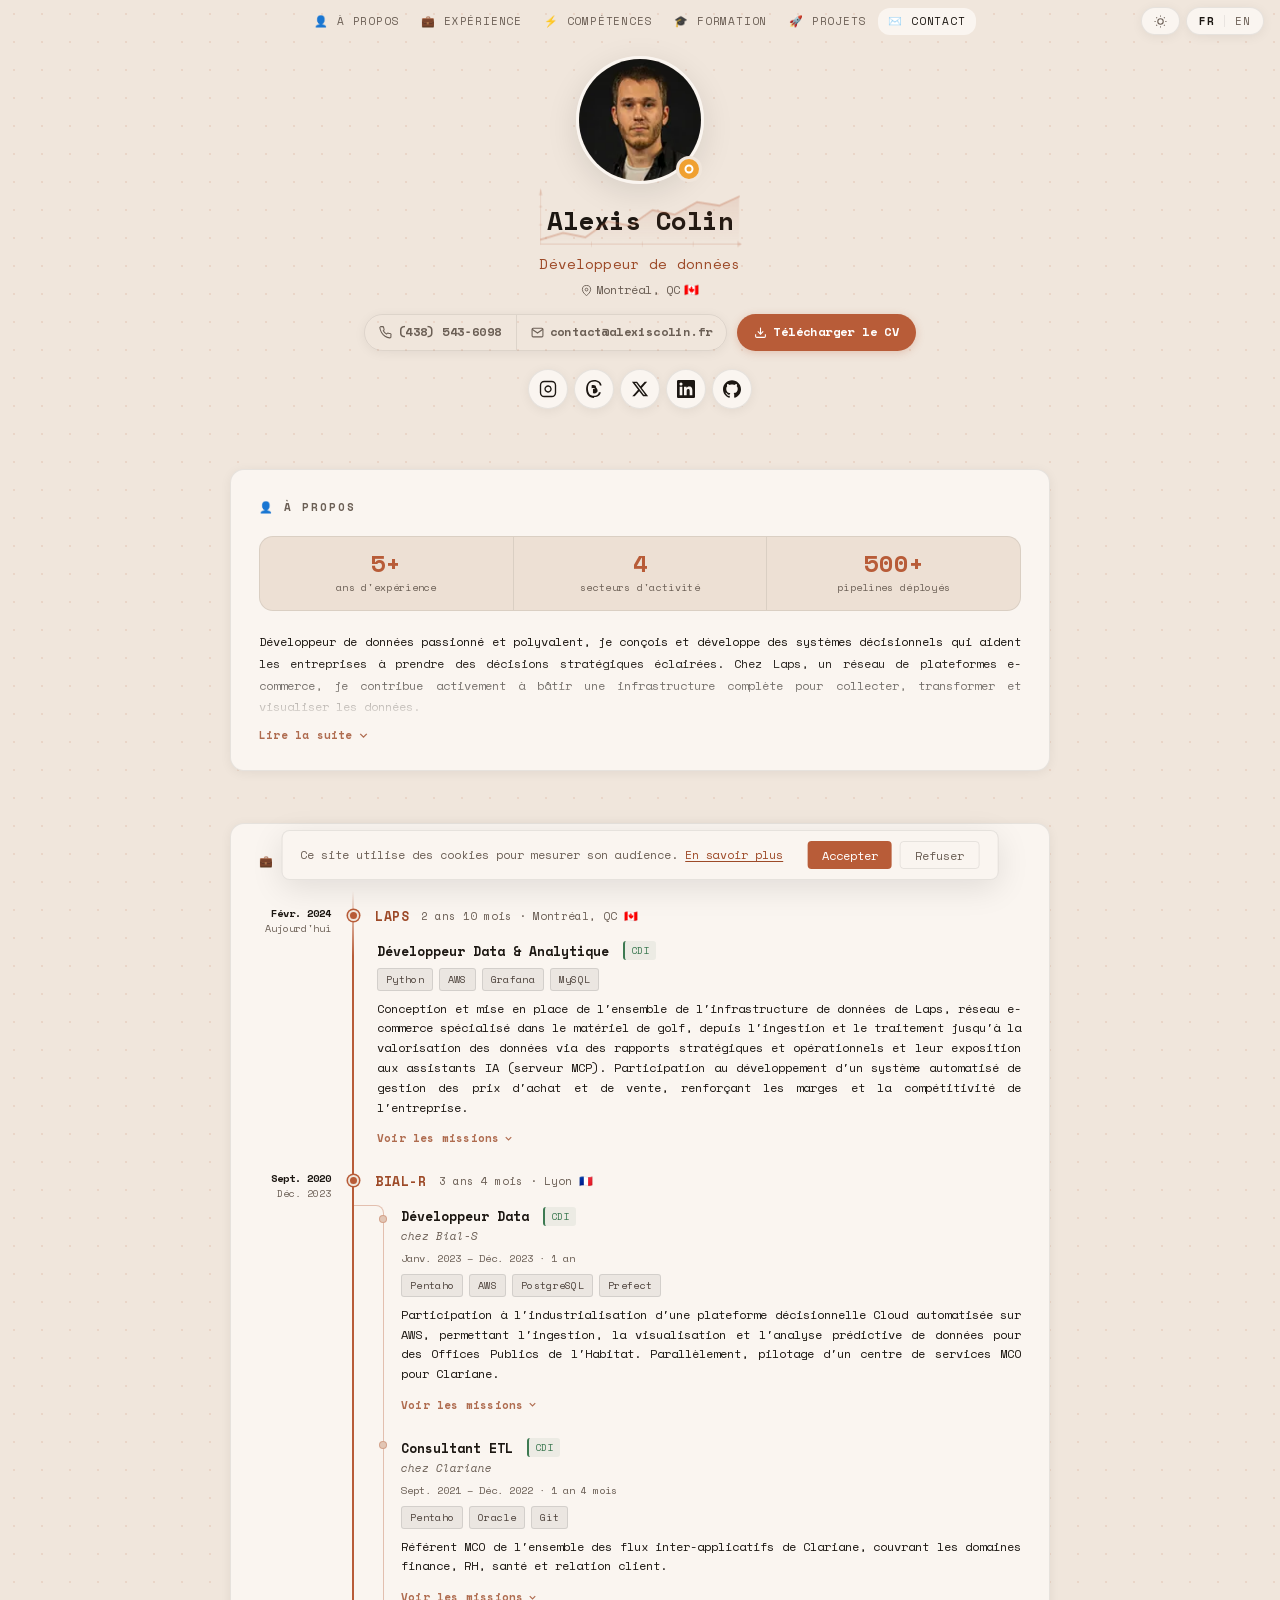
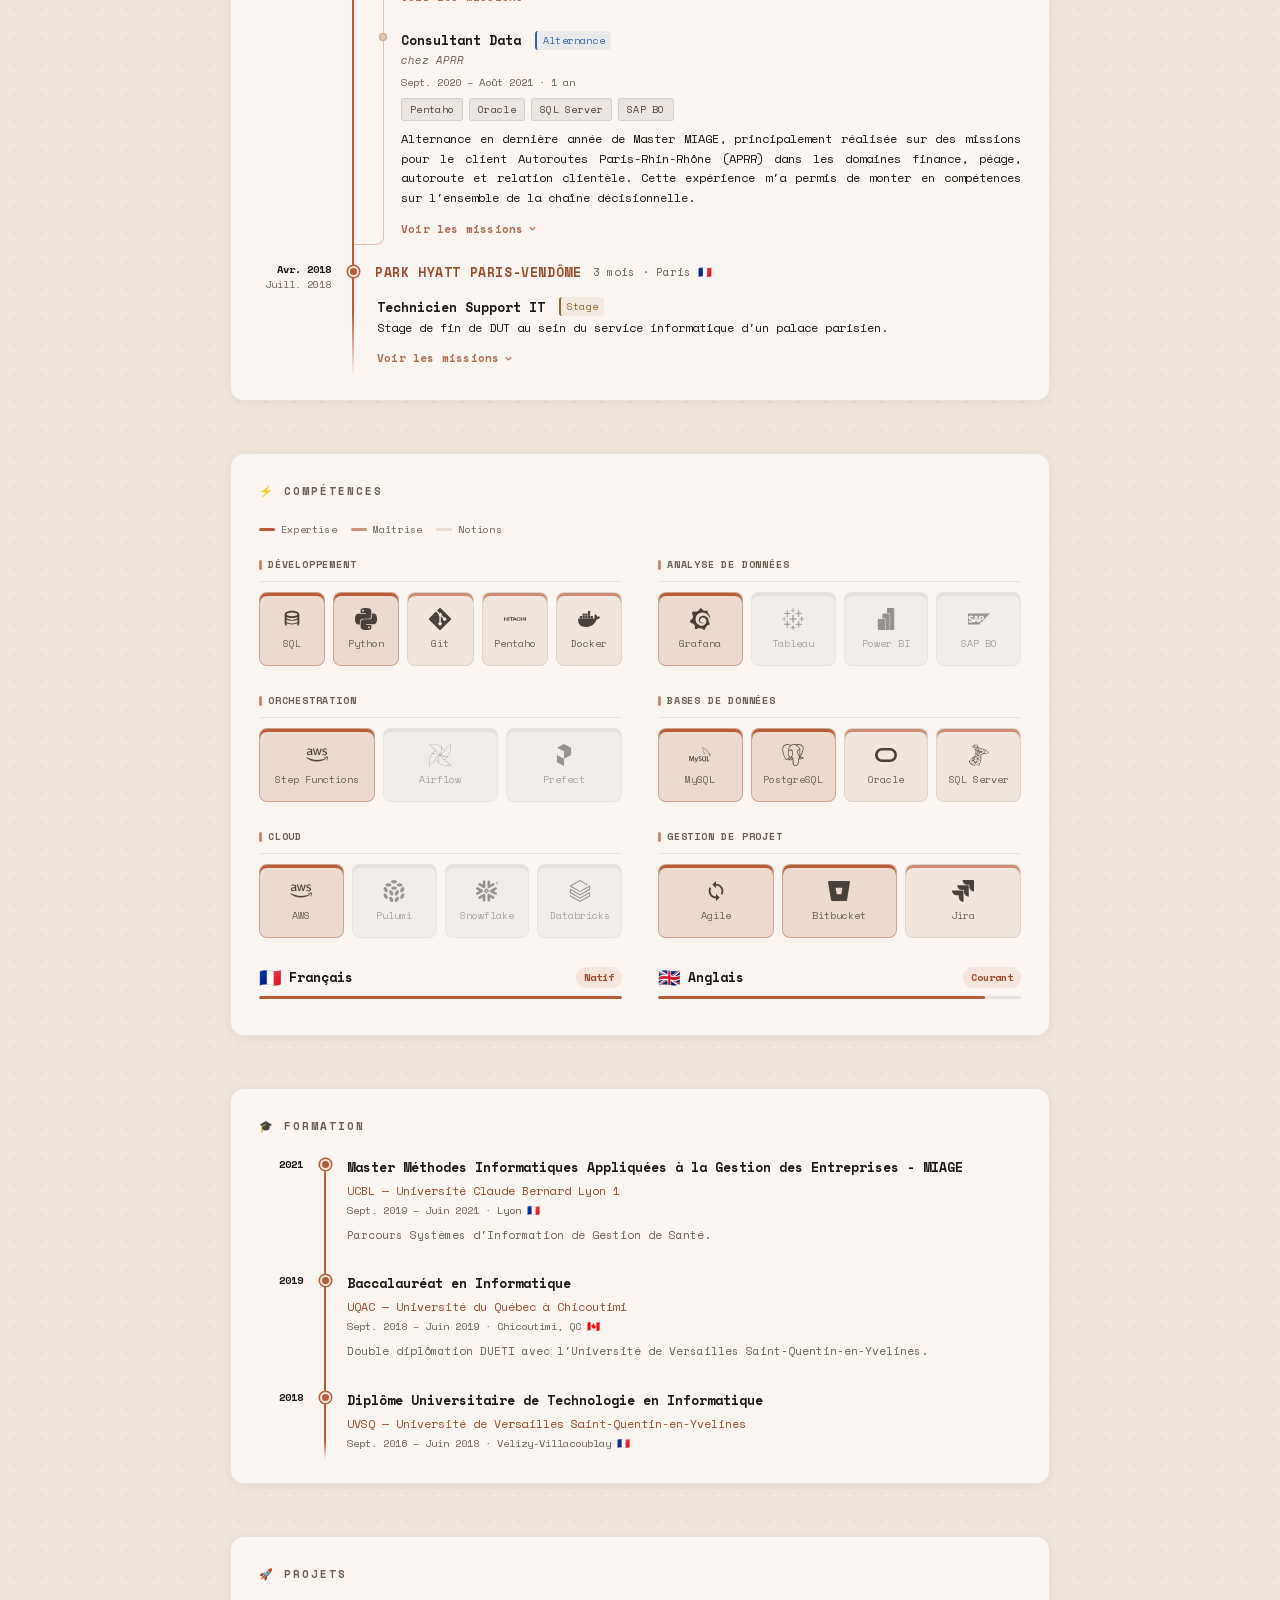
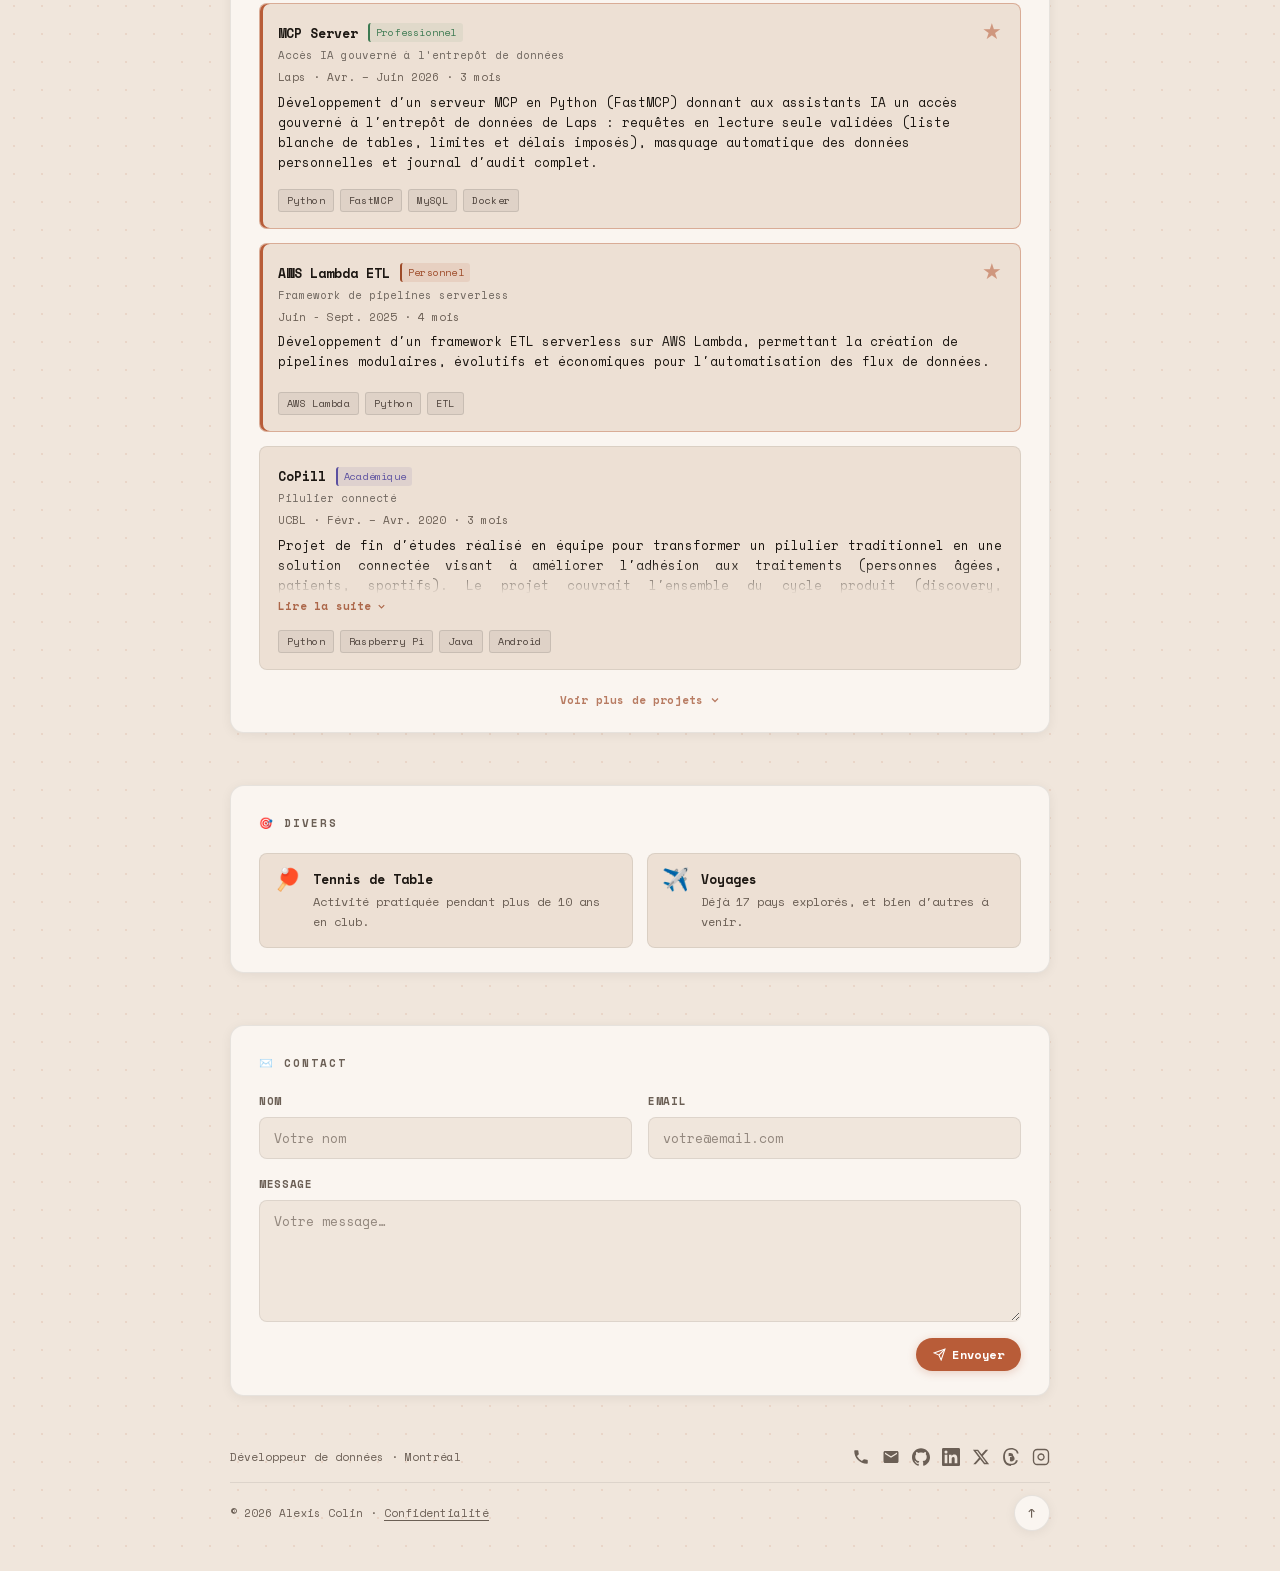
==== commit 6e74fe12: "fix: no-JS visibility, effective GA consent withdrawal, dark-mode tags + misc review fixes" ====
--- a/index.html
+++ b/index.html
@@ -2,8 +2,8 @@
 <html lang="fr">
 <head>
   <meta charset="UTF-8" />
-  <!-- Cookie consent GDPR + GA — must be loaded first, before i18n.js and scroll.js -->
-  <script src="cookie-banner.js?v=6"></script>
+  <!-- Cookie consent GDPR + GA — deferred: runs after the end-of-body scripts (i18n.js, scroll.js) -->
+  <script src="cookie-banner.js?v=7" defer></script>
   <meta name="viewport" content="width=device-width, initial-scale=1.0" />
   <title>Alexis Colin — Data Engineer</title>
 
@@ -59,9 +59,10 @@
   <link rel="icon" type="image/png" sizes="192x192" href="assets/web-app-manifest-192x192.png" />
   <link rel="apple-touch-icon" sizes="180x180" href="assets/apple-touch-icon.png" />
   <link rel="manifest" href="assets/site.webmanifest" />
-  <link rel="stylesheet" href="style.css?v=12" />
+  <link rel="stylesheet" href="style.css?v=13" />
   <script>
     (function(){
+      document.documentElement.classList.add('js');
       try {
         var s = localStorage.getItem('theme');
         if (s) document.documentElement.dataset.theme = s;
@@ -215,9 +216,9 @@
       </div>
 
       <div class="about-body" id="aboutBody">
-        <p class="about-text" data-i18n="about.p1"></p>
-        <p class="about-text" data-i18n="about.p2"></p>
-        <p class="about-text" data-i18n="about.p3"></p>
+        <p class="about-text" data-i18n="about.p1">Développeur de données passionné et polyvalent, je conçois et développe des systèmes décisionnels qui aident les entreprises à prendre des décisions stratégiques éclairées. Chez Laps, un réseau de plateformes e-commerce, je contribue activement à bâtir une infrastructure complète pour collecter, transformer et visualiser les données.</p>
+        <p class="about-text" data-i18n="about.p2">Mon parcours m'a permis de développer une expertise complète sur l'ensemble de la chaîne de traitement des données, dans des contextes et secteurs variés. J'ai conçu et automatisé des pipelines de données, modélisé des data warehouses adaptés aux besoins métiers, et réalisé des rapports pertinents avec différents outils de visualisation. Plus récemment, j'ai étendu cette chaîne à l'IA générative, en connectant les données de l'entreprise aux assistants IA de façon gouvernée et sécurisée.</p>
+        <p class="about-text" data-i18n="about.p3">J'apprécie particulièrement de collaborer avec des équipes multidisciplinaires pour transformer les données brutes en insights opérationnels, facilitant ainsi une prise de décision efficace et l'amélioration des performances organisationnelles.</p>
         <div class="about-fade"></div>
       </div>
       <button type="button" class="about-toggle" id="aboutToggle" aria-expanded="false" aria-controls="aboutBody">
--- a/style.css
+++ b/style.css
@@ -163,6 +163,7 @@
   --badge-ochre:  #8f6428;
   --badge-purple: #5b50a0;
   --tag-bg:    rgba(0,0,0,.06);
+  --tag-border: rgba(0,0,0,.1);
   --tag-text:  #4a3f38;
   --radius:    14px;
   --radius-sm: 8px;
@@ -191,6 +192,7 @@
   --badge-ochre:  #d4a35e;
   --badge-purple: #ada3e0;
   --tag-bg:    rgba(255,255,255,.06);
+  --tag-border: rgba(255,255,255,.1);
   --tag-text:  #c5b8ae;
   --shadow:    0 2px 12px rgba(0,0,0,.30);
   --shadow-lg: 0 8px 32px rgba(0,0,0,.50);
@@ -628,7 +630,7 @@
   overflow: hidden;
 }
 
-/* ── Diagonal pattern — always animating, visible only on hover ── */
+/* ── Diagonal pattern — paused by default, animated and visible on hover ── */
 .about-stat::before {
   content: '';
   position: absolute;
@@ -640,11 +642,19 @@
   opacity: 0;
   transition: opacity .5s ease;
   animation: stat-scroll 4s linear infinite;
+  animation-play-state: paused;
   pointer-events: none;
 }
 
 .about-stat:hover::before {
   opacity: 1;
+  animation-play-state: running;
+}
+
+@media (prefers-reduced-motion: reduce) {
+  .about-stat::before {
+    animation: none;
+  }
 }
 
 @keyframes stat-scroll {
@@ -1265,9 +1275,9 @@
   font-weight: 400;
   padding: 2px 8px;
   border-radius: 3px;
-  background: rgba(0,0,0,.07);
-  color: var(--muted);
-  border: 1px solid rgba(0,0,0,.1);
+  background: var(--tag-bg);
+  color: var(--tag-text);
+  border: 1px solid var(--tag-border);
   letter-spacing: 0.03em;
 }
 
@@ -1723,19 +1733,21 @@
 /* ═══════════════════════════════════════════
    SCROLL REVEAL
 ═══════════════════════════════════════════ */
-.reveal {
+/* Hidden state only when JS is available (.js set inline in <head>),
+   so content stays visible if scripts fail to load */
+.js .reveal {
   opacity: 0;
   transform: translateY(18px);
   transition: opacity .5s ease, transform .5s ease;
 }
 
-.reveal.visible {
+.js .reveal.visible {
   opacity: 1;
   transform: translateY(0);
 }
 
 @media (prefers-reduced-motion: reduce) {
-  .reveal {
+  .js .reveal {
     transition: none;
     transform: none;
   }
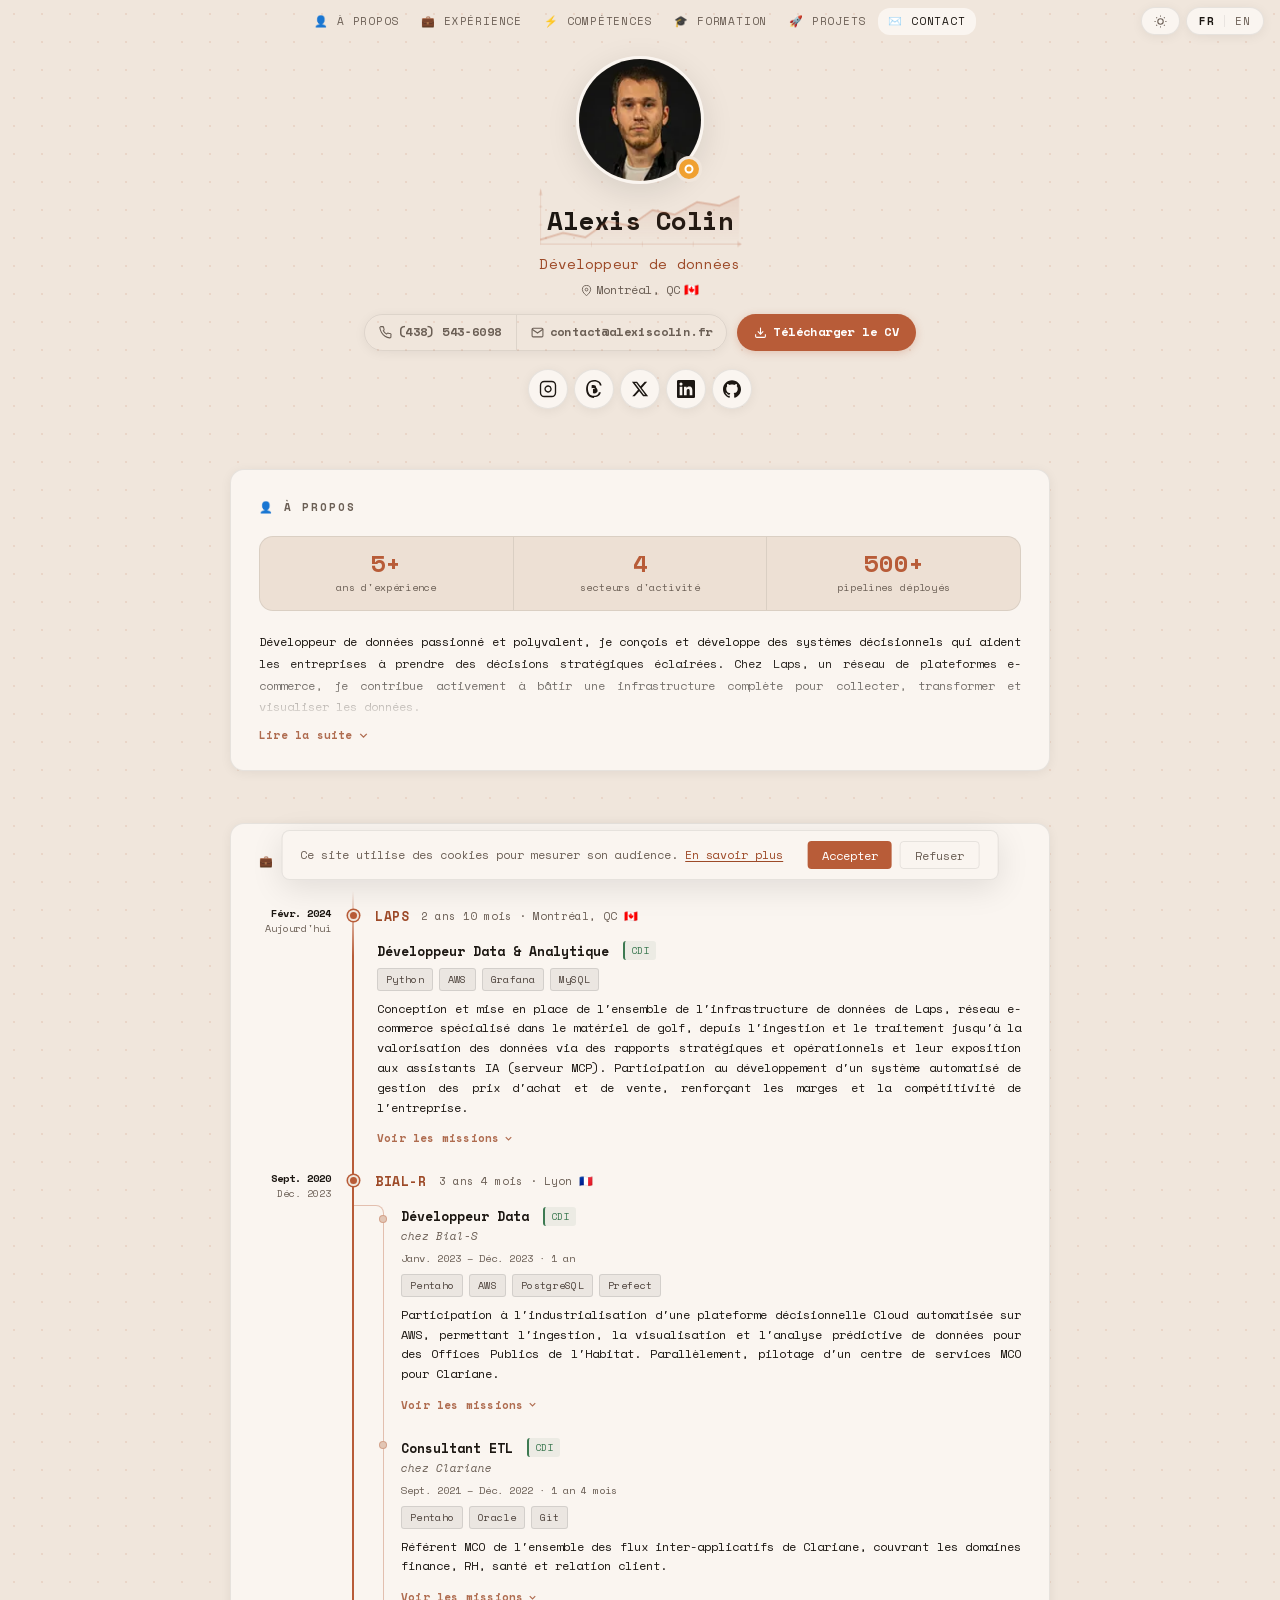
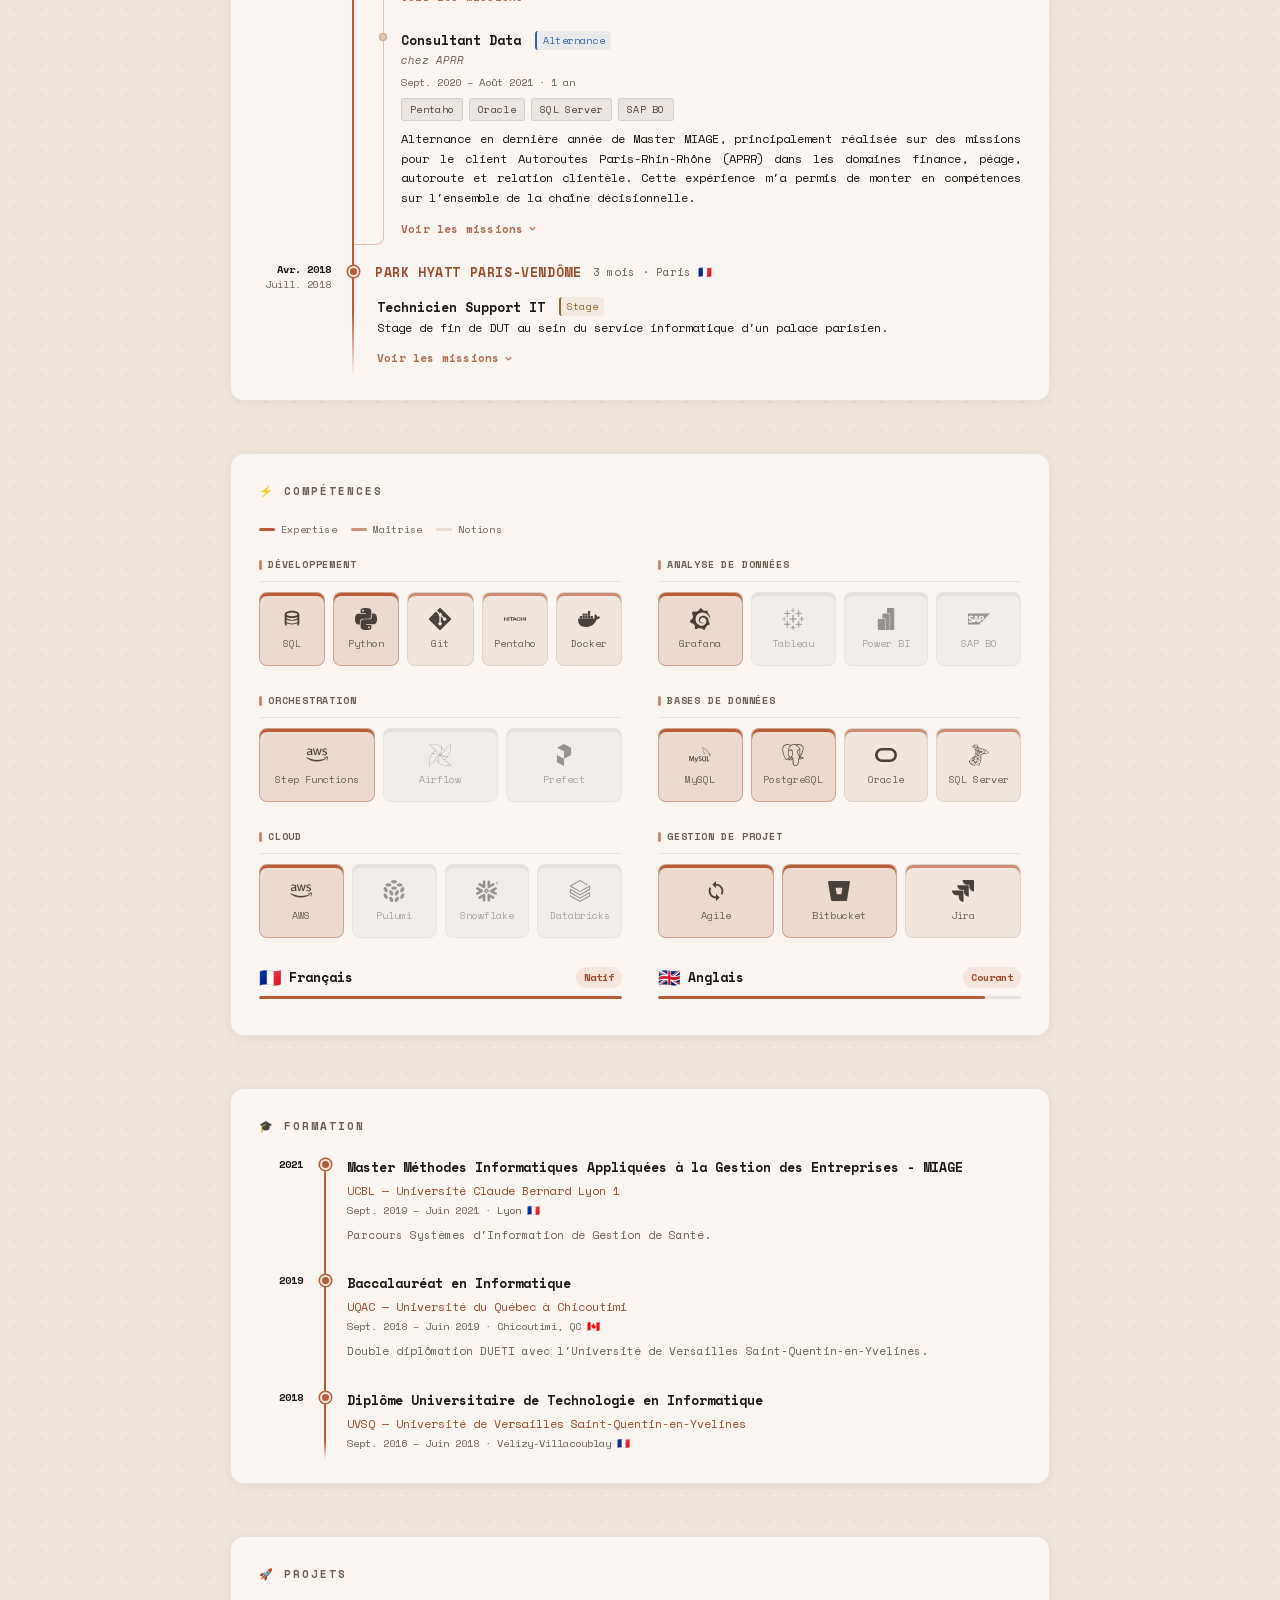
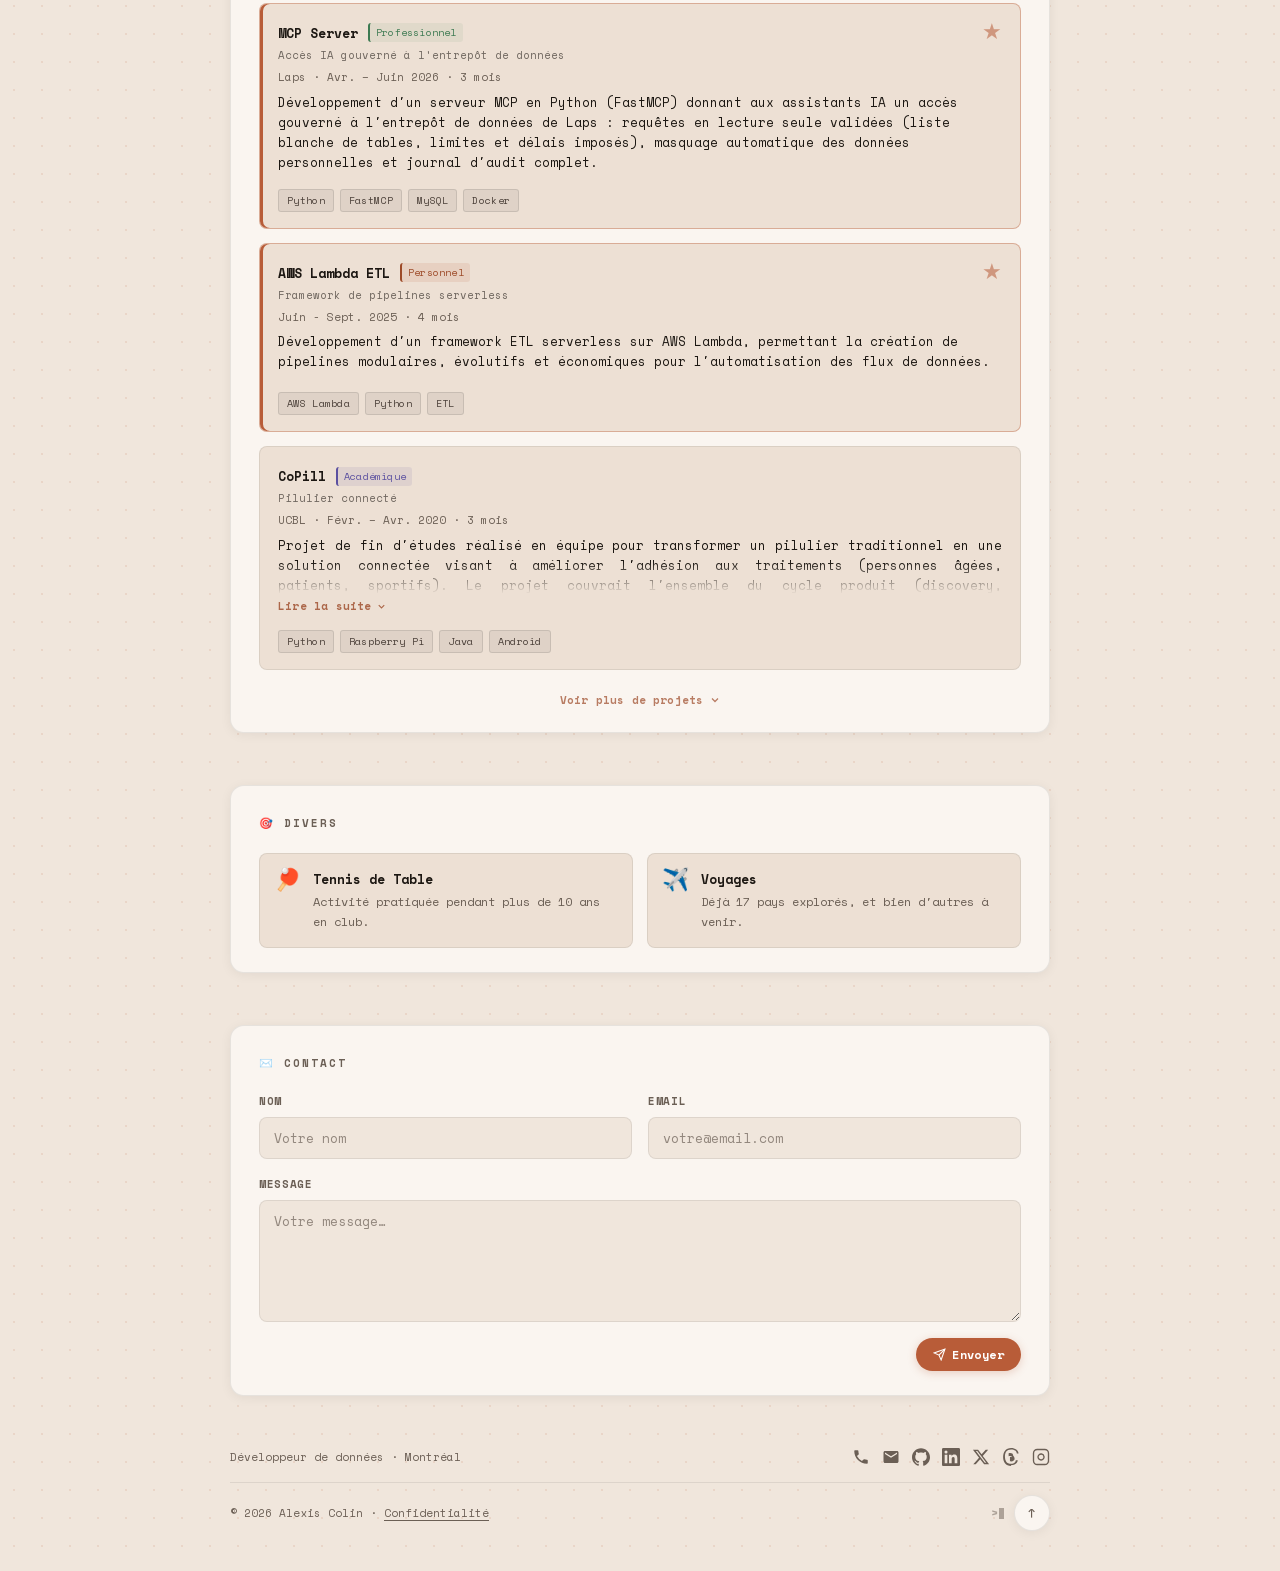
==== commit b213d96a: "feat: terminal easter egg with keyboard shortcuts + review fixes" ====
--- a/index.html
+++ b/index.html
@@ -59,7 +59,7 @@
   <link rel="icon" type="image/png" sizes="192x192" href="assets/web-app-manifest-192x192.png" />
   <link rel="apple-touch-icon" sizes="180x180" href="assets/apple-touch-icon.png" />
   <link rel="manifest" href="assets/site.webmanifest" />
-  <link rel="stylesheet" href="style.css?v=13" />
+  <link rel="stylesheet" href="style.css?v=19" />
   <script>
     (function(){
       document.documentElement.classList.add('js');
@@ -698,15 +698,40 @@
       </div>
       <div class="footer-bottom">
         <span>© <span id="footerYear"></span> Alexis Colin · <a href="privacy.html" data-i18n="footer.privacy">Confidentialité</a></span>
-        <a href="#top" class="back-to-top" aria-label="Retour en haut" data-i18n-aria="footer.backtotop">↑</a>
+        <span class="footer-bottom__actions">
+          <button type="button" class="terminal-cue" data-terminal-open aria-label="Ouvrir le terminal" title="Ouvrir le terminal" data-i18n-aria="aria.terminal" data-i18n-title="aria.terminal.hint" hidden><span class="terminal-cue__prompt" aria-hidden="true">&gt;</span><span class="terminal-cue__cursor" aria-hidden="true"></span></button>
+          <a href="#top" class="back-to-top" aria-label="Retour en haut" data-i18n-aria="footer.backtotop">↑</a>
+        </span>
       </div>
     </div>
   </footer>
+
+  <!-- ═══════════ TERMINAL (easter egg — $ / ` or the >_ buttons) ═══════════ -->
+  <div class="terminal-overlay" id="terminalOverlay" hidden>
+    <div class="terminal" id="terminal" role="dialog" aria-modal="true" aria-label="Terminal">
+      <div class="terminal__bar" id="terminalBar">
+        <button type="button" class="terminal__dot terminal__dot--close" id="termDotClose" aria-label="Fermer le terminal" data-i18n-aria="aria.terminal.close"></button>
+        <button type="button" class="terminal__dot terminal__dot--min" id="termDotMin" aria-label="Réduire le terminal" data-i18n-aria="aria.terminal.min"></button>
+        <button type="button" class="terminal__dot terminal__dot--max" id="termDotMax" aria-label="Agrandir le terminal" data-i18n-aria="aria.terminal.max"></button>
+        <span class="terminal__title">visitor@alexiscolin.fr</span>
+        <span class="terminal__min-hint" aria-hidden="true">
+          <svg viewBox="0 0 24 24" width="13" height="13" fill="none" stroke="currentColor" stroke-width="2" stroke-linecap="round" stroke-linejoin="round"><polyline points="15 3 21 3 21 9"/><polyline points="9 21 3 21 3 15"/><line x1="21" y1="3" x2="14" y2="10"/><line x1="3" y1="21" x2="10" y2="14"/></svg>
+        </span>
+      </div>
+      <div class="terminal__body" id="terminalBody">
+        <div id="terminalOutput"></div>
+        <div class="terminal__prompt">
+          <span class="terminal__ps1" aria-hidden="true"><span class="t-arrow">➜</span> <span class="t-path">~</span></span>
+          <input type="text" id="terminalInput" autocomplete="off" autocapitalize="off" autocorrect="off" spellcheck="false" aria-label="Commande" data-i18n-aria="aria.terminal.input" />
+        </div>
+      </div>
+    </div>
+  </div>
 
   <!-- Intentional load order: i18n.js must come before scroll.js
        (scroll.js depends on `translations` and `currentLang` defined in i18n.js)
        Do not add async/defer to these two scripts. -->
-  <script src="i18n.js?v=11"></script>
-  <script src="scroll.js?v=8"></script>
+  <script src="i18n.js?v=14"></script>
+  <script src="scroll.js?v=21"></script>
 </body>
 </html>
--- a/style.css
+++ b/style.css
@@ -1661,6 +1661,289 @@
   color: var(--text);
 }
 
+.footer-bottom__actions {
+  display: flex;
+  align-items: center;
+  gap: 8px;
+}
+
+/* ═══════════════════════════════════════════
+   TERMINAL (easter egg)
+═══════════════════════════════════════════ */
+/* Discoverable easter egg: a live shell prompt cursor after the footer
+   tagline. The blink draws a curious eye; muted at rest, accent on hover. */
+.terminal-cue {
+  display: inline-flex;
+  align-items: center;
+  gap: 1px;
+  margin-left: 8px;
+  padding: 0 2px;
+  background: none;
+  border: none;
+  vertical-align: baseline;
+  font-family: inherit;
+  font-size: inherit;
+  font-weight: 700;
+  line-height: 1;
+  color: var(--muted);
+  opacity: .5;
+  cursor: pointer;
+  transition: color .2s, opacity .2s;
+}
+
+.terminal-cue:hover,
+.terminal-cue:focus-visible {
+  opacity: 1;
+  color: var(--accent);
+  outline: none;
+}
+
+.terminal-cue__cursor {
+  display: inline-block;
+  width: .5em;
+  height: 1em;
+  background: currentColor;
+  animation: termCueBlink 1.1s steps(1) infinite;
+}
+
+@keyframes termCueBlink {
+  50% { opacity: 0; }
+}
+
+@media (prefers-reduced-motion: reduce) {
+  .terminal-cue__cursor { animation: none; }
+}
+
+/* Dimmed + blurred backdrop, terminal centered */
+/* display:flex below would override the UA [hidden] rule — restore it */
+.terminal-overlay[hidden] {
+  display: none;
+}
+
+.terminal-overlay {
+  position: fixed;
+  inset: 0;
+  z-index: 10000; /* above the cookie banner (9999); v16 */
+  display: flex;
+  align-items: center;
+  justify-content: center;
+  padding: 16px;
+  background: rgba(0,0,0,.35);
+  -webkit-backdrop-filter: blur(4px);
+  backdrop-filter: blur(4px);
+}
+
+/* Window follows the site theme via the shared CSS variables */
+.terminal {
+  width: min(640px, 100%);
+  border-radius: 10px;
+  overflow: hidden;
+  background: var(--card);
+  border: 1px solid var(--border);
+  color: var(--text);
+  box-shadow: 0 18px 50px rgba(0,0,0,.35);
+  font-size: 12.5px;
+  line-height: 1.55;
+  animation: terminalIn .18s ease-out;
+  transition: width .2s ease;
+}
+
+.terminal--max {
+  width: min(960px, 100%);
+}
+
+.terminal--max .terminal__body {
+  height: min(70vh, 640px);
+}
+
+@keyframes terminalIn {
+  from { opacity: 0; transform: translateY(12px) scale(.98); }
+  to   { opacity: 1; transform: none; }
+}
+
+@keyframes terminalOut {
+  from { opacity: 1; transform: none; }
+  to   { opacity: 0; transform: translateY(12px) scale(.98); }
+}
+
+@keyframes overlayOut {
+  to { opacity: 0; }
+}
+
+.terminal-overlay--closing {
+  animation: overlayOut .18s ease-in forwards;
+  pointer-events: none;
+}
+
+.terminal-overlay--closing .terminal {
+  animation: terminalOut .18s ease-in forwards;
+}
+
+@media (prefers-reduced-motion: reduce) {
+  .terminal { animation: none; transition: none; }
+  .terminal-overlay--closing { animation: none; }
+  .terminal-overlay--closing .terminal { animation: none; }
+}
+
+/* Minimized: backdrop gone, page usable, window docked bottom-right */
+.terminal-overlay--min {
+  background: none;
+  -webkit-backdrop-filter: none;
+  backdrop-filter: none;
+  pointer-events: none;
+}
+
+.terminal-overlay--min .terminal {
+  pointer-events: auto;
+  position: absolute;
+  right: 16px;
+  bottom: 16px;
+  width: min(300px, calc(100vw - 32px));
+  cursor: pointer;
+  box-shadow: 0 8px 28px rgba(0,0,0,.28);
+  animation: terminalDock .18s ease-out;
+  transition: transform .16s ease, box-shadow .16s ease;
+}
+
+.terminal-overlay--min .terminal:hover {
+  transform: translateY(-3px);
+  box-shadow: 0 16px 38px rgba(0,0,0,.34);
+}
+
+@keyframes terminalDock {
+  from { opacity: 0; transform: translateY(8px); }
+  to   { opacity: 1; transform: none; }
+}
+
+@media (prefers-reduced-motion: reduce) {
+  .terminal-overlay--min .terminal { animation: none; transition: none; }
+}
+
+.terminal-overlay--min .terminal__body { display: none; }
+
+/* Compact bar when docked: no centering margin, restore hint on the right */
+.terminal-overlay--min .terminal__bar { cursor: pointer; }
+.terminal-overlay--min .terminal__title { margin-right: 8px; }
+.terminal-overlay--min .terminal__min-hint { display: inline-flex; }
+
+.terminal__bar {
+  display: flex;
+  align-items: center;
+  gap: 8px;
+  padding: 9px 12px;
+  background: var(--bg-alt);
+  border-bottom: 1px solid var(--border);
+}
+
+/* macOS window buttons — real controls: close / minimize / zoom */
+.terminal__dot {
+  position: relative;
+  width: 12px;
+  height: 12px;
+  border-radius: 50%;
+  border: none;
+  padding: 0;
+  flex-shrink: 0;
+  cursor: pointer;
+}
+
+.terminal__dot--close { background: #f4655a; }
+.terminal__dot--min   { background: #f5bd4f; }
+.terminal__dot--max   { background: #61c455; }
+
+/* Glyphs appear when hovering the dots, like on macOS */
+.terminal__dot::before {
+  position: absolute;
+  inset: 0;
+  display: flex;
+  align-items: center;
+  justify-content: center;
+  font-size: 10px;
+  font-weight: 700;
+  line-height: 1;
+  color: rgba(0,0,0,.55);
+  opacity: 0;
+  transition: opacity .1s;
+}
+
+.terminal__dot--close::before { content: '×'; }
+.terminal__dot--min::before   { content: '−'; }
+.terminal__dot--max::before   { content: '+'; }
+
+.terminal__bar:hover .terminal__dot::before,
+.terminal__dot:focus-visible::before {
+  opacity: 1;
+}
+
+.terminal__title {
+  flex: 1;
+  text-align: center;
+  font-size: 11px;
+  color: var(--muted);
+  white-space: nowrap;
+  overflow: hidden;
+  text-overflow: ellipsis;
+  /* keep the title optically centered despite the 3 dots on the left */
+  margin-right: 52px;
+}
+
+/* Restore affordance — only visible when the window is docked/minimized */
+.terminal__min-hint {
+  display: none;
+  align-items: center;
+  flex-shrink: 0;
+  color: var(--muted);
+  transition: color .16s ease;
+}
+
+.terminal-overlay--min .terminal:hover .terminal__min-hint {
+  color: var(--accent);
+}
+
+.terminal__body {
+  height: min(340px, 55vh);
+  overflow-y: auto;
+  padding: 10px 12px;
+  overscroll-behavior: contain;
+}
+
+.terminal__line {
+  white-space: pre-wrap;
+  word-break: break-word;
+}
+
+.terminal__line--error { color: #d9544d; }
+.terminal__line--muted { color: var(--muted); }
+
+.terminal__prompt {
+  display: flex;
+  align-items: baseline;
+  gap: 7px;
+}
+
+/* oh-my-zsh "robbyrussell" prompt: green arrow, cyan path.
+   Tones chosen to stay legible on both the light and dark terminal cards. */
+.terminal__ps1 {
+  font-weight: 700;
+  white-space: nowrap;
+}
+
+.terminal__ps1 .t-arrow { color: #4e9a3d; }
+.terminal__ps1 .t-path  { color: #2f8fb0; }
+
+.terminal__prompt input {
+  flex: 1;
+  min-width: 0;
+  background: none;
+  border: none;
+  outline: none;
+  color: inherit;
+  font-family: inherit;
+  font-size: inherit;
+  caret-color: var(--accent);
+  padding: 0;
+}
+
 /* ═══════════════════════════════════════════
    STICKY NAV
 ═══════════════════════════════════════════ */
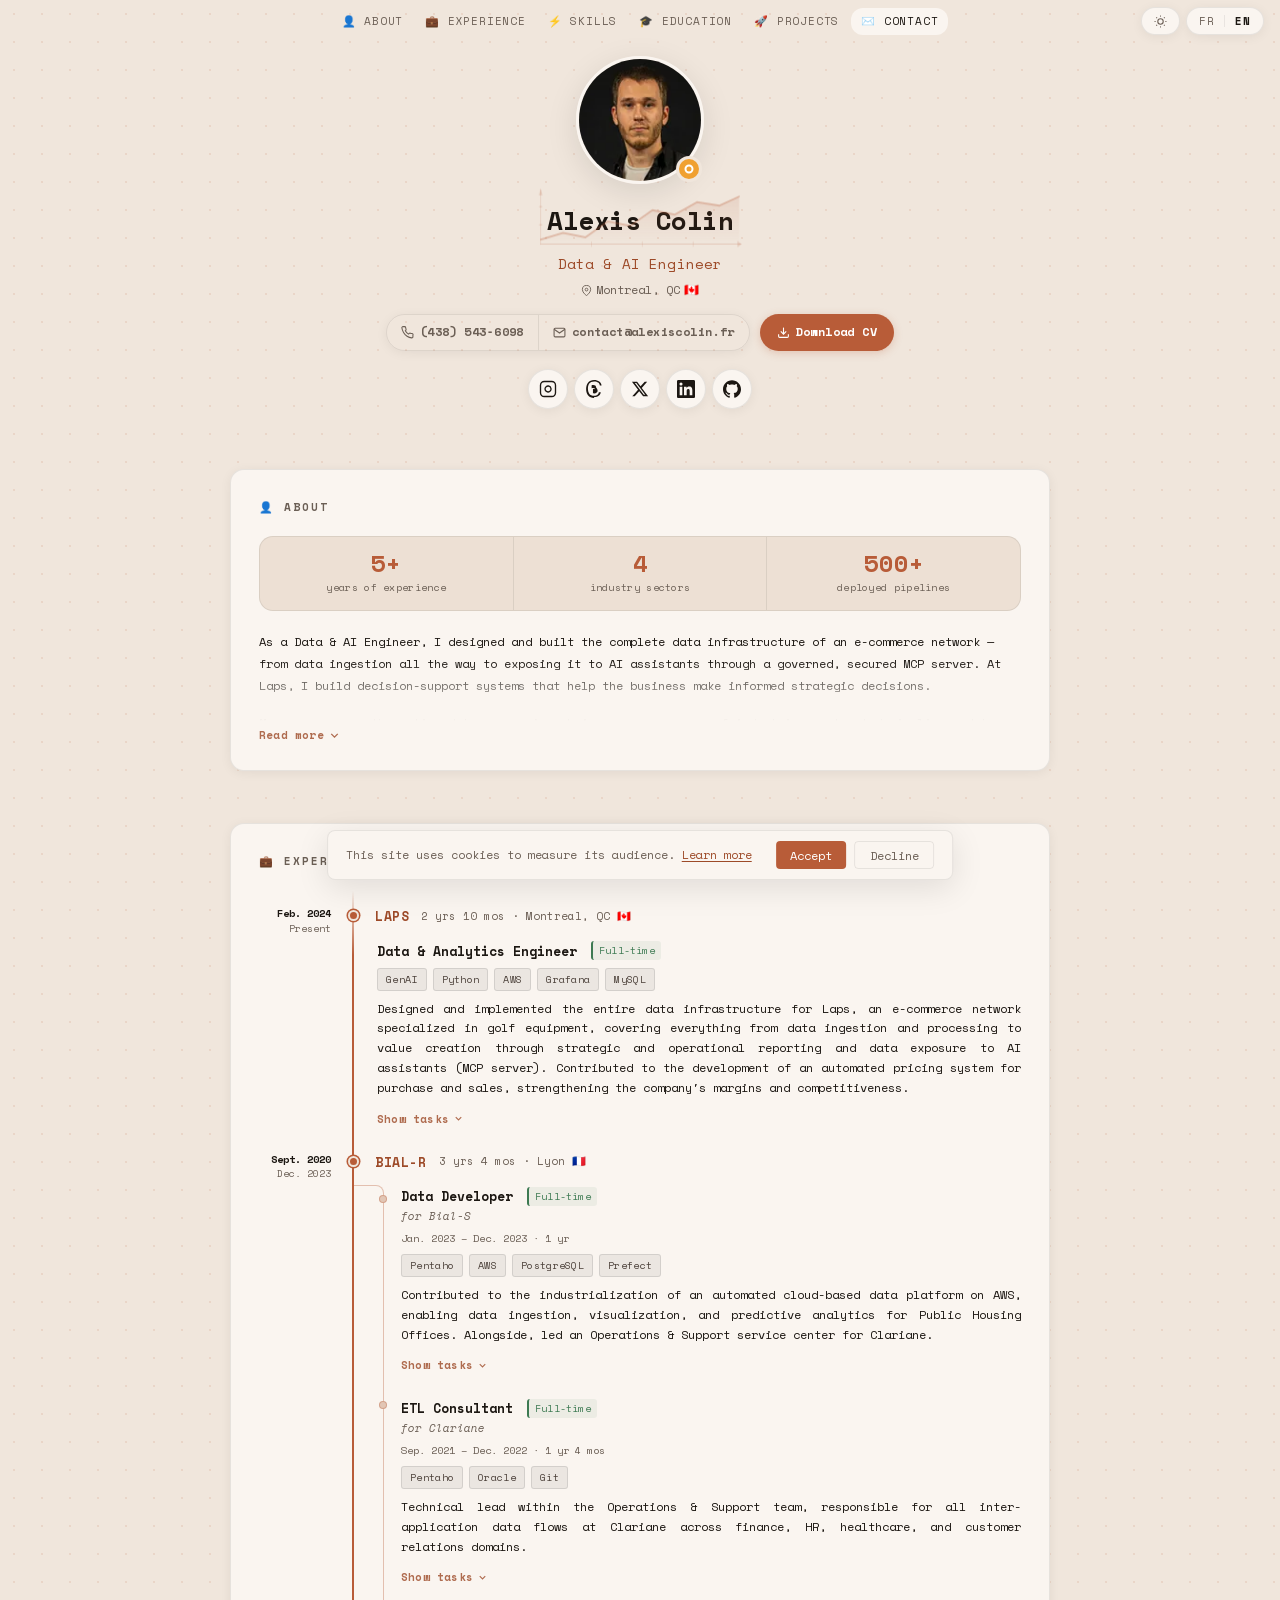
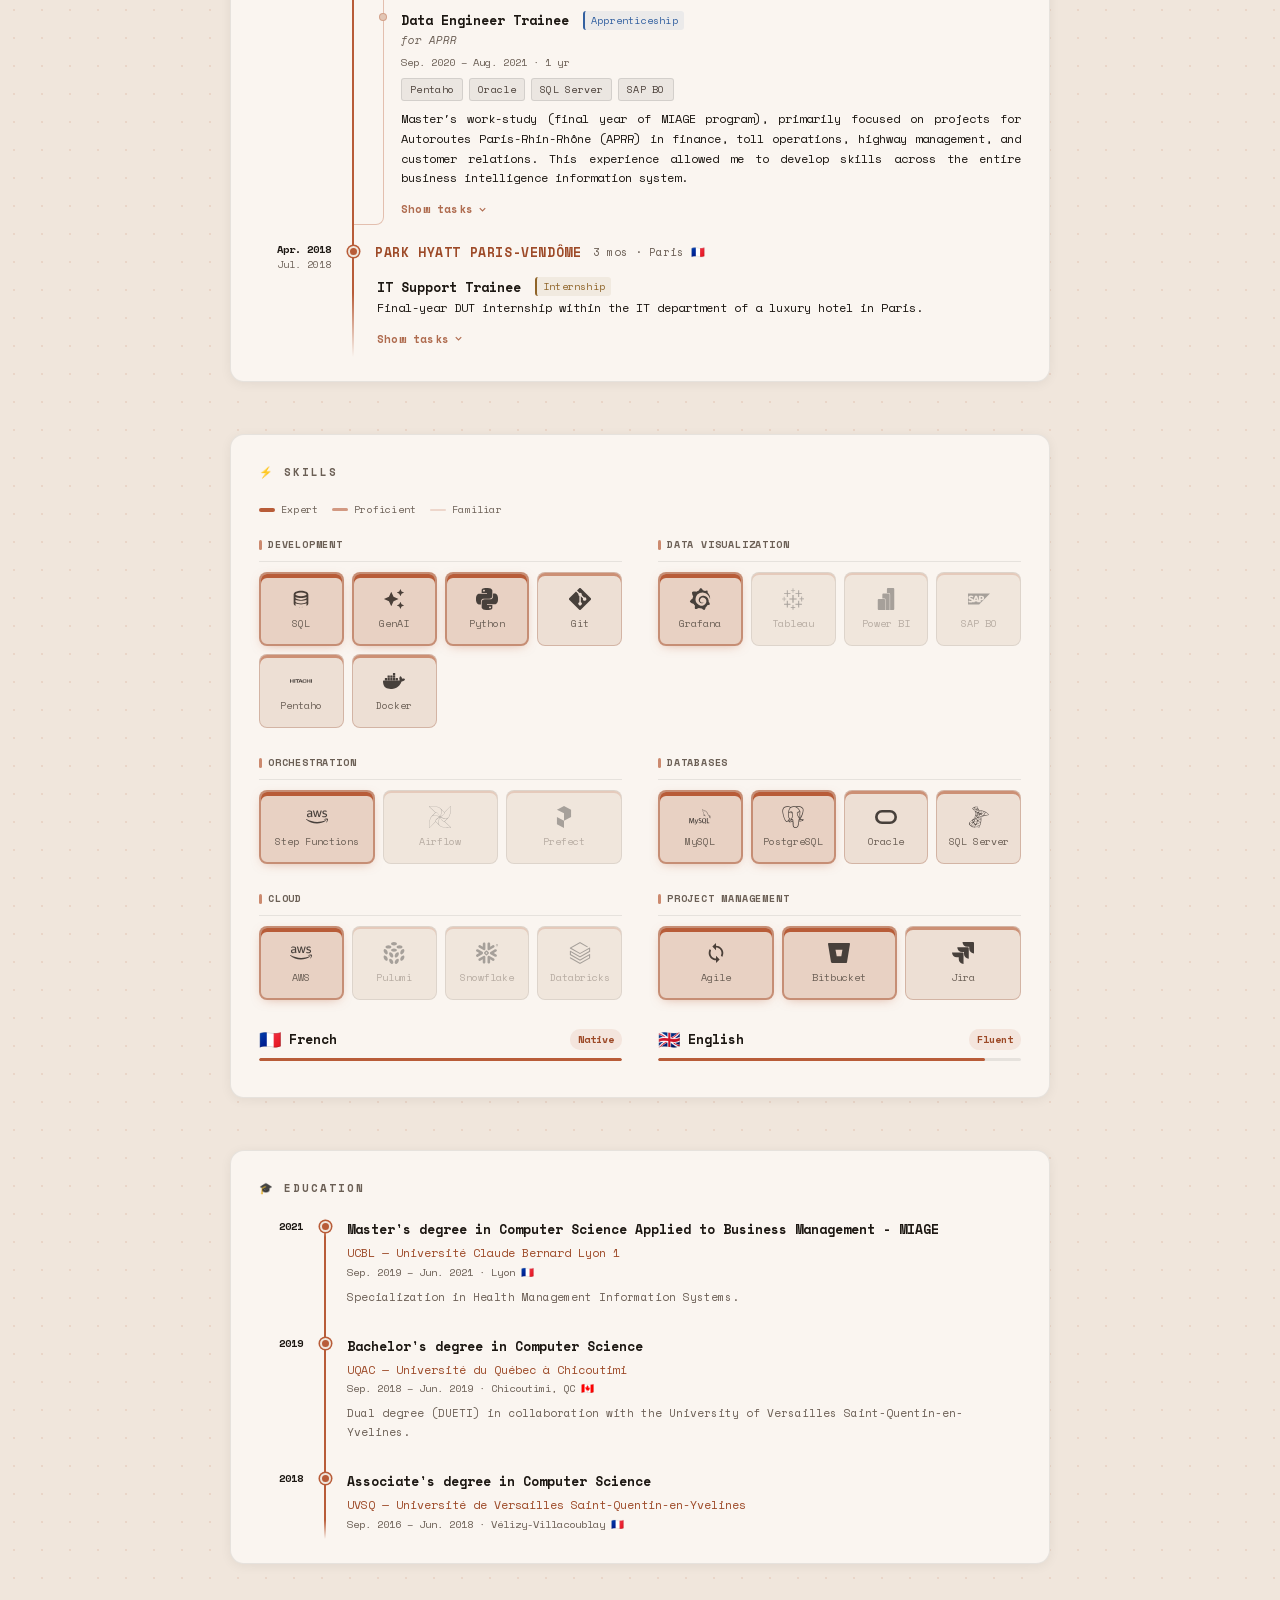
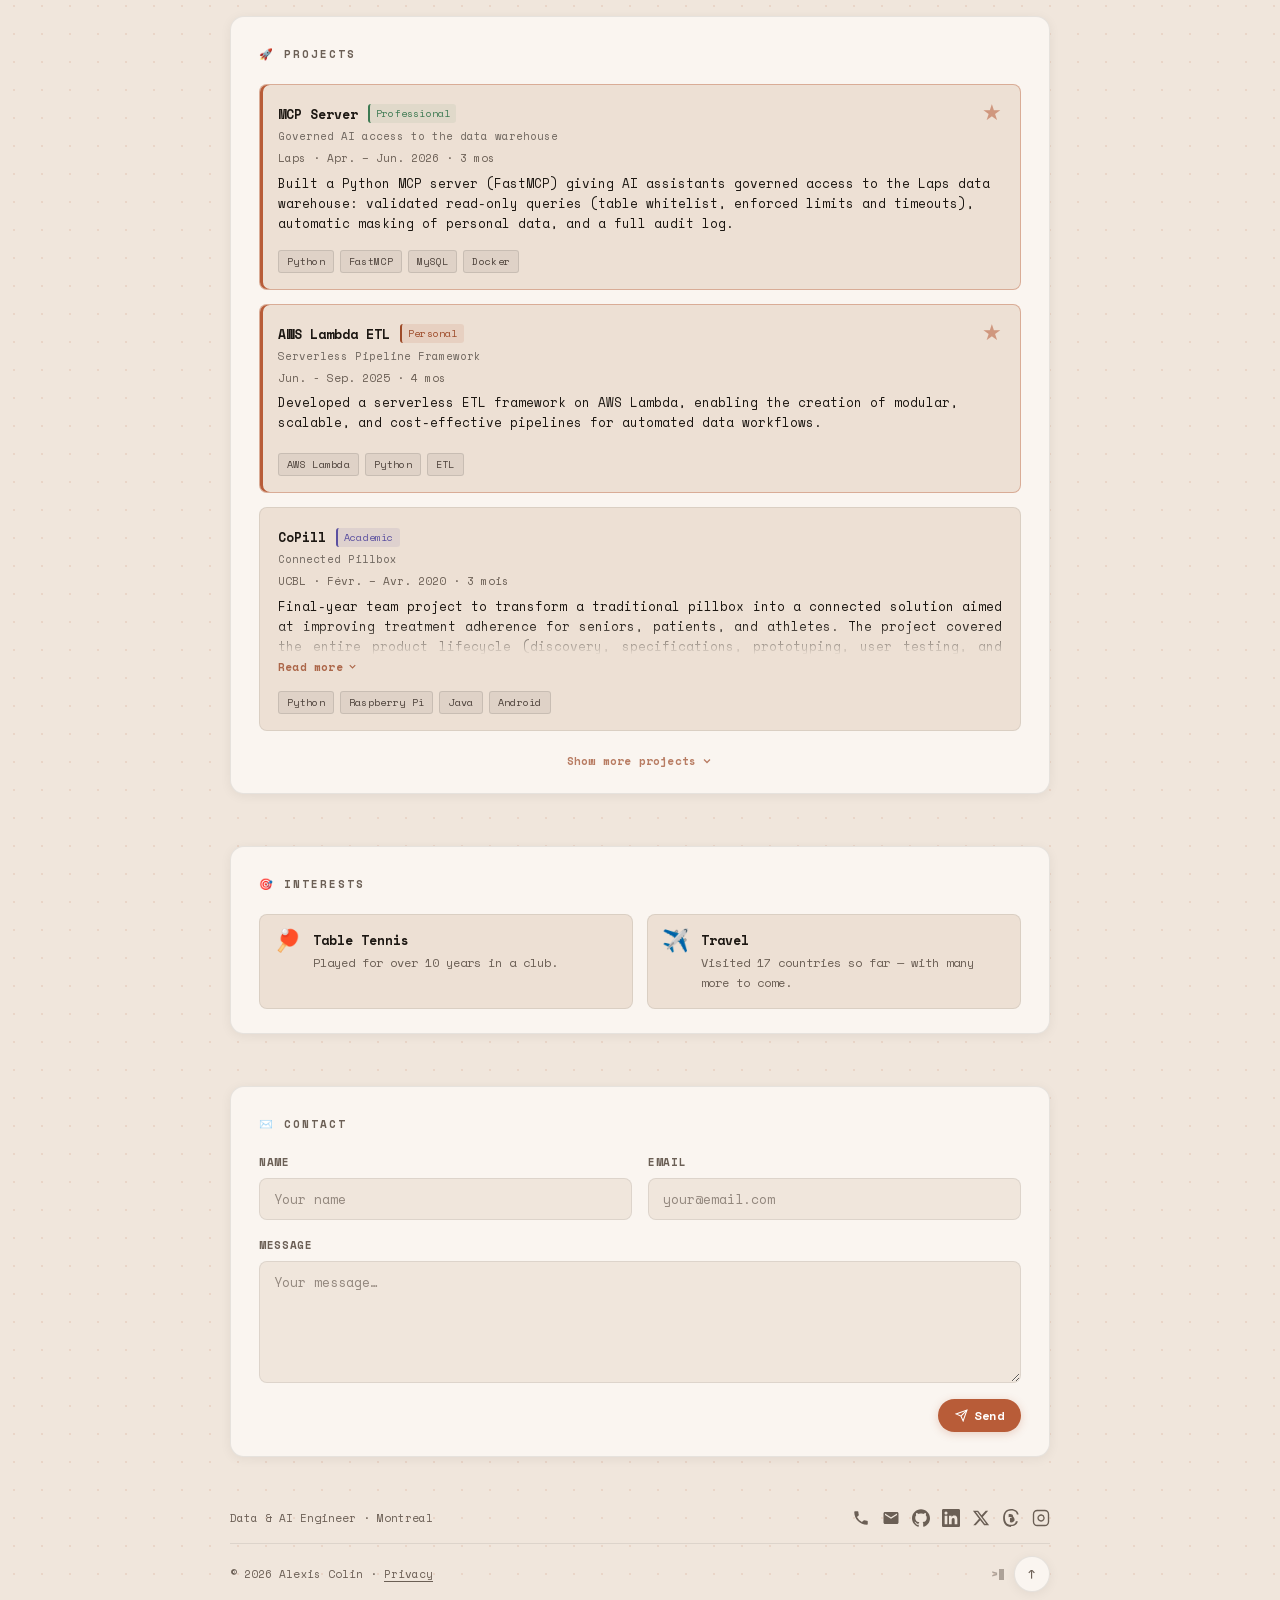
==== commit e9676ac6: "feat: data & AI repositioning + skill tiers, language auto-detect" ====
--- a/index.html
+++ b/index.html
@@ -59,7 +59,7 @@
   <link rel="icon" type="image/png" sizes="192x192" href="assets/web-app-manifest-192x192.png" />
   <link rel="apple-touch-icon" sizes="180x180" href="assets/apple-touch-icon.png" />
   <link rel="manifest" href="assets/site.webmanifest" />
-  <link rel="stylesheet" href="style.css?v=19" />
+  <link rel="stylesheet" href="style.css?v=29" />
   <script>
     (function(){
       document.documentElement.classList.add('js');
@@ -124,7 +124,7 @@
         <h1>Alexis Colin</h1>
       </div>
 <p class="hero-subtitle" data-anim style="--i:2">
-        <span class="hero-role" data-i18n="hero.role">Développeur de données</span>
+        <span class="hero-role" data-i18n="hero.role">Développeur Data &amp; IA</span>
         <span class="hero-loc">
           <svg width="11" height="11" viewBox="0 0 24 24" fill="none" stroke="currentColor" stroke-width="2"><path d="M21 10c0 7-9 13-9 13s-9-6-9-13a9 9 0 0 1 18 0z"/><circle cx="12" cy="10" r="3"/></svg>
           <span data-i18n="hero.location">Montréal, QC</span> 🇨🇦
@@ -205,9 +205,9 @@
           <span class="about-stat__num" data-count="5" data-suffix="+">0</span>
           <span class="about-stat__label" data-i18n="stat.exp">ans d'expérience</span>
         </div>
-        <div class="about-stat" data-stat="companies">
+        <div class="about-stat" data-stat="sectors">
           <span class="about-stat__num" data-count="4" data-suffix="">0</span>
-          <span class="about-stat__label" data-i18n="stat.companies">secteurs d'activité</span>
+          <span class="about-stat__label" data-i18n="stat.sectors">secteurs d'activité</span>
         </div>
         <div class="about-stat" data-stat="pipelines">
           <span class="about-stat__num" data-count="500" data-suffix="+">0</span>
@@ -216,9 +216,8 @@
       </div>
 
       <div class="about-body" id="aboutBody">
-        <p class="about-text" data-i18n="about.p1">Développeur de données passionné et polyvalent, je conçois et développe des systèmes décisionnels qui aident les entreprises à prendre des décisions stratégiques éclairées. Chez Laps, un réseau de plateformes e-commerce, je contribue activement à bâtir une infrastructure complète pour collecter, transformer et visualiser les données.</p>
-        <p class="about-text" data-i18n="about.p2">Mon parcours m'a permis de développer une expertise complète sur l'ensemble de la chaîne de traitement des données, dans des contextes et secteurs variés. J'ai conçu et automatisé des pipelines de données, modélisé des data warehouses adaptés aux besoins métiers, et réalisé des rapports pertinents avec différents outils de visualisation. Plus récemment, j'ai étendu cette chaîne à l'IA générative, en connectant les données de l'entreprise aux assistants IA de façon gouvernée et sécurisée.</p>
-        <p class="about-text" data-i18n="about.p3">J'apprécie particulièrement de collaborer avec des équipes multidisciplinaires pour transformer les données brutes en insights opérationnels, facilitant ainsi une prise de décision efficace et l'amélioration des performances organisationnelles.</p>
+        <p class="about-text" data-i18n="about.p1">Développeur Data &amp; IA, j'ai conçu et mis en place l'infrastructure de données complète d'un réseau e-commerce — de l'ingestion des données jusqu'à leur exposition aux assistants IA via un serveur MCP gouverné et sécurisé. Chez Laps, je construis des systèmes décisionnels qui aident l'entreprise à prendre des décisions stratégiques éclairées.</p>
+        <p class="about-text" data-i18n="about.p2">Mon parcours couvre l'ensemble de la chaîne de traitement des données, dans des secteurs variés : pipelines automatisés, data warehouses modélisés selon les besoins métiers, et rapports stratégiques et opérationnels construits avec différents outils de visualisation — en collaboration étroite avec les équipes métiers pour transformer les données brutes en leviers de décision.</p>
         <div class="about-fade"></div>
       </div>
       <button type="button" class="about-toggle" id="aboutToggle" aria-expanded="false" aria-controls="aboutBody">
@@ -254,7 +253,7 @@
             <div class="timeline-subitem" data-role="laps">
               <div class="timeline-content">
                 <div class="timeline-header">
-                  <h3 data-i18n="exp.laps.role">Développeur Data &amp; Analytique</h3>
+                  <h3 data-i18n="exp.laps.role">Développeur Data &amp; Analytics</h3>
                   <span class="contract-badge contract-badge--permanent" data-i18n="contract.permanent">CDI</span>
                 </div>
                 <div class="tags"></div>
@@ -668,7 +667,7 @@
     <div class="footer-inner">
       <div class="footer-top">
         <div class="footer-left">
-          <p class="footer-tagline"><span data-i18n="hero.role">Développeur de données</span> · <span data-i18n="hero.location.short">Montréal</span></p>
+          <p class="footer-tagline"><span data-i18n="hero.role">Développeur Data &amp; IA</span> · <span data-i18n="hero.location.short">Montréal</span></p>
         </div>
         <div class="footer-right">
           <nav class="footer-socials" aria-label="Réseaux sociaux — pied de page" data-i18n-aria="aria.socials.footer">
@@ -731,7 +730,7 @@
   <!-- Intentional load order: i18n.js must come before scroll.js
        (scroll.js depends on `translations` and `currentLang` defined in i18n.js)
        Do not add async/defer to these two scripts. -->
-  <script src="i18n.js?v=14"></script>
-  <script src="scroll.js?v=21"></script>
+  <script src="i18n.js?v=17"></script>
+  <script src="scroll.js?v=25"></script>
 </body>
 </html>
--- a/style.css
+++ b/style.css
@@ -157,6 +157,8 @@
   --accent-text: #9d4a28; /* accent-colored text — ≥ 4.5:1 on bg/card */
   --accent-btn:  #b85c38; /* button background with white text — ≥ 4.5:1 */
   --accent-soft: rgba(184,92,56,.12);
+  /* Colourise filter applied to monochrome skill icons (light theme) */
+  --icon-filter: invert(26%) sepia(9%) saturate(600%) hue-rotate(340deg) brightness(88%) contrast(92%);
   /* Contract badge text colors — lightened in dark mode for contrast */
   --badge-green:  #3d7a52;
   --badge-blue:   #3260a0;
@@ -187,6 +189,7 @@
   --accent-btn:  #a34e2e; /* button background with white text — ≥ 4.5:1 */
   --accent-dark: #8f4426;
   --accent-soft: rgba(201,104,64,.15);
+  --icon-filter: invert(85%) sepia(10%) saturate(300%) hue-rotate(340deg) brightness(100%) contrast(90%);
   --badge-green:  #82c79a;
   --badge-blue:   #8fb6e8;
   --badge-ochre:  #d4a35e;
@@ -215,6 +218,7 @@
     --accent-btn:  #a34e2e; /* button background with white text — ≥ 4.5:1 */
     --accent-dark: #8f4426;
     --accent-soft: rgba(201,104,64,.15);
+    --icon-filter: invert(85%) sepia(10%) saturate(300%) hue-rotate(340deg) brightness(100%) contrast(90%);
     --badge-green:  #82c79a;
     --badge-blue:   #8fb6e8;
     --badge-ochre:  #d4a35e;
@@ -685,8 +689,8 @@
 %3C/g%3E%3C/svg%3E");
 }
 
-/* briefcase — companies */
-.about-stat[data-stat="companies"]::before {
+/* briefcase — industry sectors */
+.about-stat[data-stat="sectors"]::before {
   background-image:
     url("data:image/svg+xml,\
 %3Csvg xmlns='http://www.w3.org/2000/svg' viewBox='0 0 90 90' fill='none'\
@@ -815,7 +819,8 @@
   color: var(--text);
   line-height: 1.8;
   margin-bottom: 16px;
-  text-align: justify;
+  /* left-aligned: justified monospace creates large rivers between words */
+  text-align: left;
 }
 
 /* ═══════════════════════════════════════════
@@ -1422,16 +1427,9 @@
   background: linear-gradient(to right, rgba(53,44,34,0) 0%, rgba(53,44,34,0.55) 45%);
 }
 
-[data-theme="dark"] .stack-item img {
-  filter: invert(85%) sepia(10%) saturate(300%) hue-rotate(340deg) brightness(100%) contrast(90%);
-}
-
 @media (prefers-color-scheme: dark) {
   :root:not([data-theme="light"]) .project-overlay {
     background: linear-gradient(to right, rgba(53,44,34,0) 0%, rgba(53,44,34,0.55) 45%);
-  }
-  :root:not([data-theme="light"]) .stack-item img {
-    filter: invert(85%) sepia(10%) saturate(300%) hue-rotate(340deg) brightness(100%) contrast(90%);
   }
 }
 
@@ -1833,7 +1831,11 @@
   padding: 9px 12px;
   background: var(--bg-alt);
   border-bottom: 1px solid var(--border);
-}
+  cursor: grab;
+  user-select: none;
+}
+
+.terminal--dragging .terminal__bar { cursor: grabbing; }
 
 /* macOS window buttons — real controls: close / minimize / zoom */
 .terminal__dot {
@@ -1944,6 +1946,12 @@
   padding: 0;
 }
 
+/* Mobile: bump to 16px so iOS Safari doesn't auto-zoom when the input gains
+   focus (it zooms any focused field under 16px, which shifts the layout). */
+@media (max-width: 540px) {
+  .terminal { font-size: 16px; }
+}
+
 /* ═══════════════════════════════════════════
    STICKY NAV
 ═══════════════════════════════════════════ */
@@ -2091,7 +2099,10 @@
 
 .skill-card__items {
   display: grid;
-  grid-template-columns: repeat(auto-fit, minmax(55px, 1fr));
+  /* Cap at 4 chips per row: the column min is the width of a 1/4 track
+     (minus the 3 × 8px gaps), so a 5th never fits — but it still falls back
+     to 55px on narrow screens and stretches to fill rows with fewer items. */
+  grid-template-columns: repeat(auto-fit, minmax(max(55px, (100% - 24px) / 4), 1fr));
   gap: 8px;
 }
 
@@ -2158,27 +2169,53 @@
   opacity: 0.2;
 }
 
-/* Level indicator — inset top stripe */
+/* ── Level tiers ─────────────────────────────────────────────────────────────
+   A deliberate three-step ramp so the levels read instantly:
+     Expert     → filled accent card, thick solid stripe, accent border + glow
+     Proficient → light fill, medium stripe, faint accent border
+     Familiar   → no fill, faint thin stripe, desaturated + faded content
+   Stripe opacities/thicknesses mirror the legend swatches (100/60/20%). */
 .stack-item[data-level="3"] {
-  box-shadow: inset 0 3px 0 var(--accent);
-  background: color-mix(in srgb, var(--accent) 9%, var(--bg));
-  border-color: color-mix(in srgb, var(--accent) 35%, var(--border));
+  background: color-mix(in srgb, var(--accent) 15%, var(--bg));
+  border-width: 2px;
+  border-color: color-mix(in srgb, var(--accent) 50%, var(--border));
+  box-shadow:
+    inset 0 4px 0 var(--accent),
+    0 3px 12px -5px color-mix(in srgb, var(--accent) 55%, transparent);
 }
 .stack-item[data-level="2"] {
-  box-shadow: inset 0 3px 0 color-mix(in srgb, var(--accent) 65%, transparent);
-}
+  background: color-mix(in srgb, var(--accent) 5%, var(--bg));
+  border-color: color-mix(in srgb, var(--accent) 22%, var(--border));
+  box-shadow: inset 0 3px 0 color-mix(in srgb, var(--accent) 60%, transparent);
+}
+/* Level 1: dim only the content (icon + label) so the colored stripe stays
+   as vivid as the legend swatch — opacity/filter on the element itself would
+   also wash out the box-shadow stripe. */
 .stack-item[data-level="1"] {
-  box-shadow: inset 0 3px 0 color-mix(in srgb, var(--accent) 18%, transparent);
-  filter: grayscale(75%);
-  opacity: 0.55;
-}
-.stack-item[data-level="1"]:hover { filter: none; opacity: 1; }
-.stack-item[data-level="1"]:hover > img { filter: blur(2px) !important; opacity: 0.2 !important; }
+  box-shadow: inset 0 2px 0 color-mix(in srgb, var(--accent) 20%, transparent);
+}
+.stack-item[data-level="1"] > img,
+.stack-item[data-level="1"] > svg,
+.stack-item[data-level="1"] > span:not(.skill-dots) {
+  opacity: 0.42;
+}
+/* Desaturate Familiar icons by appending grayscale() to the theme-aware
+   --icon-filter (a bare grayscale() would drop the dark-mode invert and leave
+   the icons black). Single rule → hover blur below always wins on specificity. */
+.stack-item[data-level="1"] > img {
+  filter: var(--icon-filter) grayscale(100%);
+}
+.stack-item[data-level="1"]:hover > img,
+.stack-item[data-level="1"]:hover > svg,
+.stack-item[data-level="1"]:hover > span:not(.skill-dots) {
+  filter: blur(2px);
+  opacity: 0.2;
+}
 
 .stack-item img {
   width: 22px;
   height: 22px;
-  filter: invert(26%) sepia(9%) saturate(600%) hue-rotate(340deg) brightness(88%) contrast(92%);
+  filter: var(--icon-filter);
   transition: filter .2s, opacity .2s;
 }
 
@@ -2256,9 +2293,9 @@
   font-style: normal;
   flex-shrink: 0;
 }
-.legend-item[data-level="3"] i { background: var(--accent); }
-.legend-item[data-level="2"] i { background: color-mix(in srgb, var(--accent) 65%, transparent); }
-.legend-item[data-level="1"] i { background: color-mix(in srgb, var(--accent) 18%, transparent); }
+.legend-item[data-level="3"] i { background: var(--accent); height: 4px; }
+.legend-item[data-level="2"] i { background: color-mix(in srgb, var(--accent) 60%, transparent); height: 3px; }
+.legend-item[data-level="1"] i { background: color-mix(in srgb, var(--accent) 20%, transparent); height: 2px; }
 
 .stack-item svg {
   color: var(--tag-text);
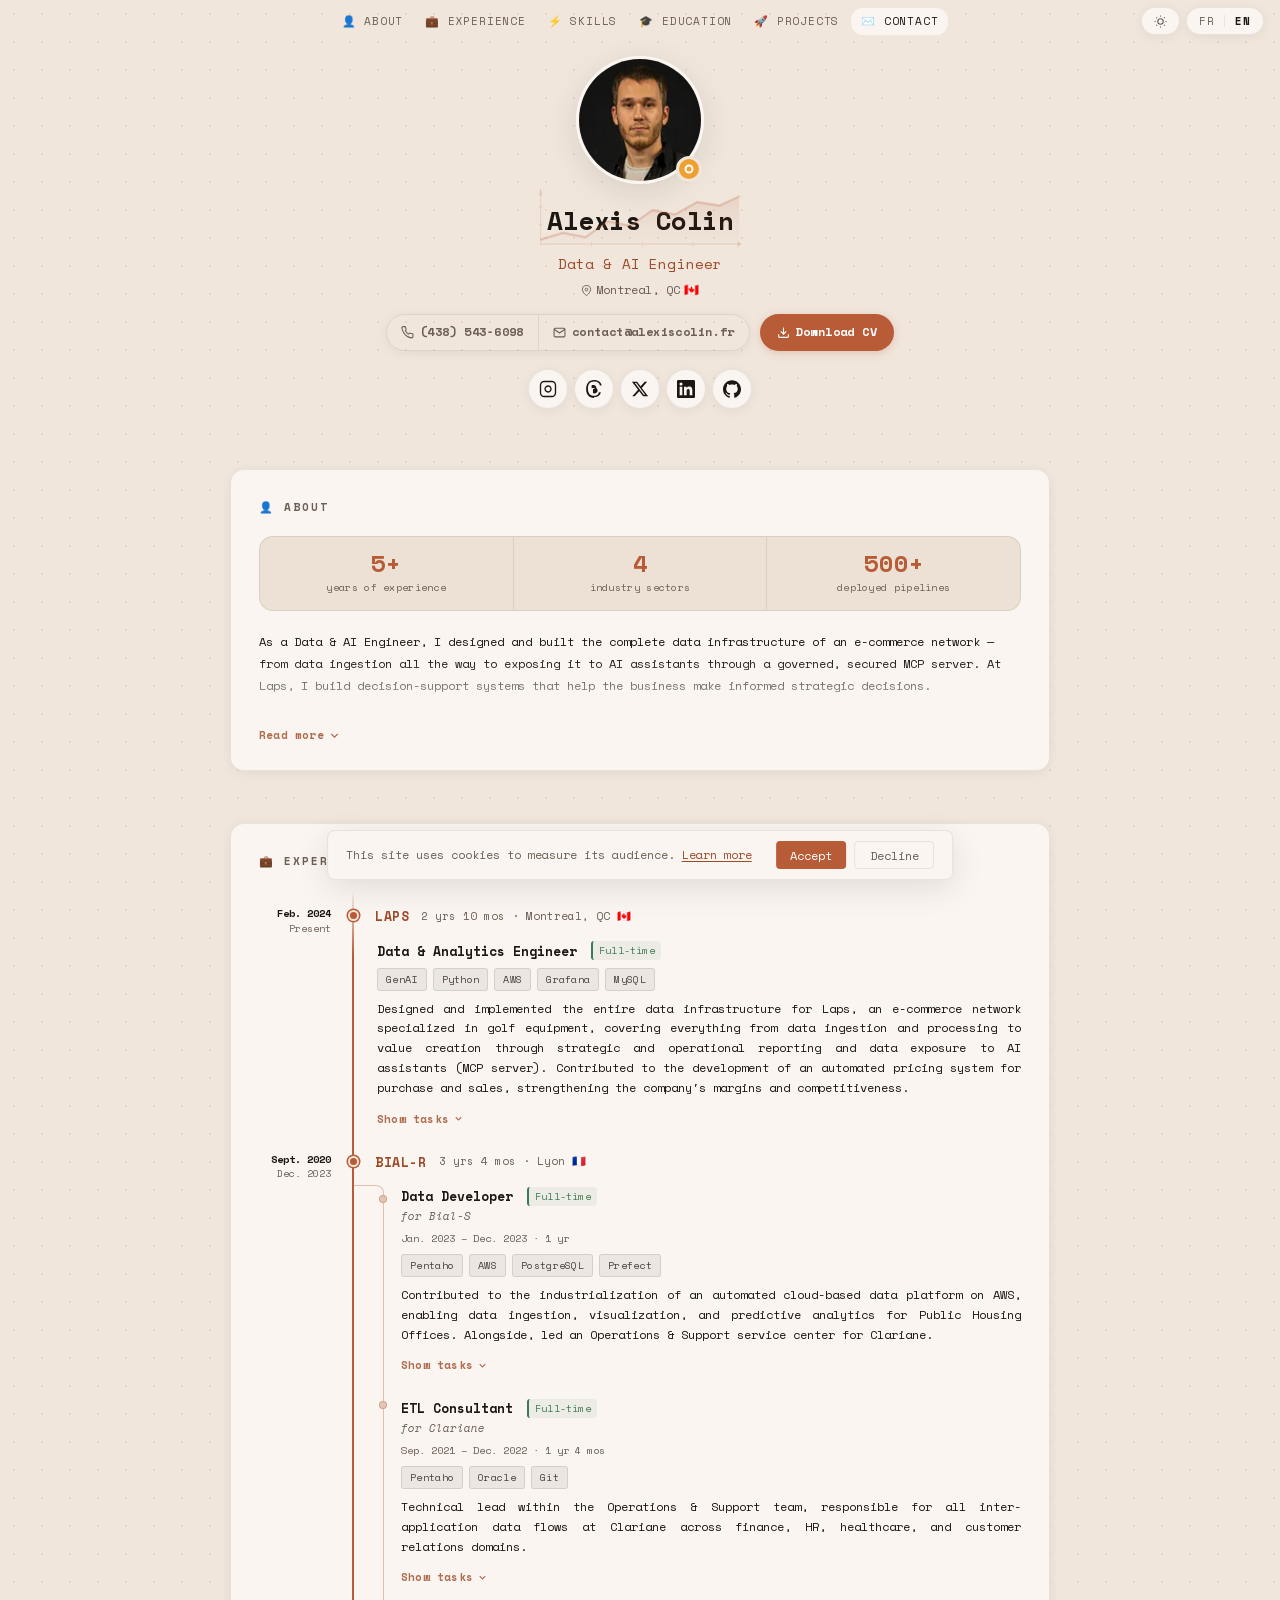
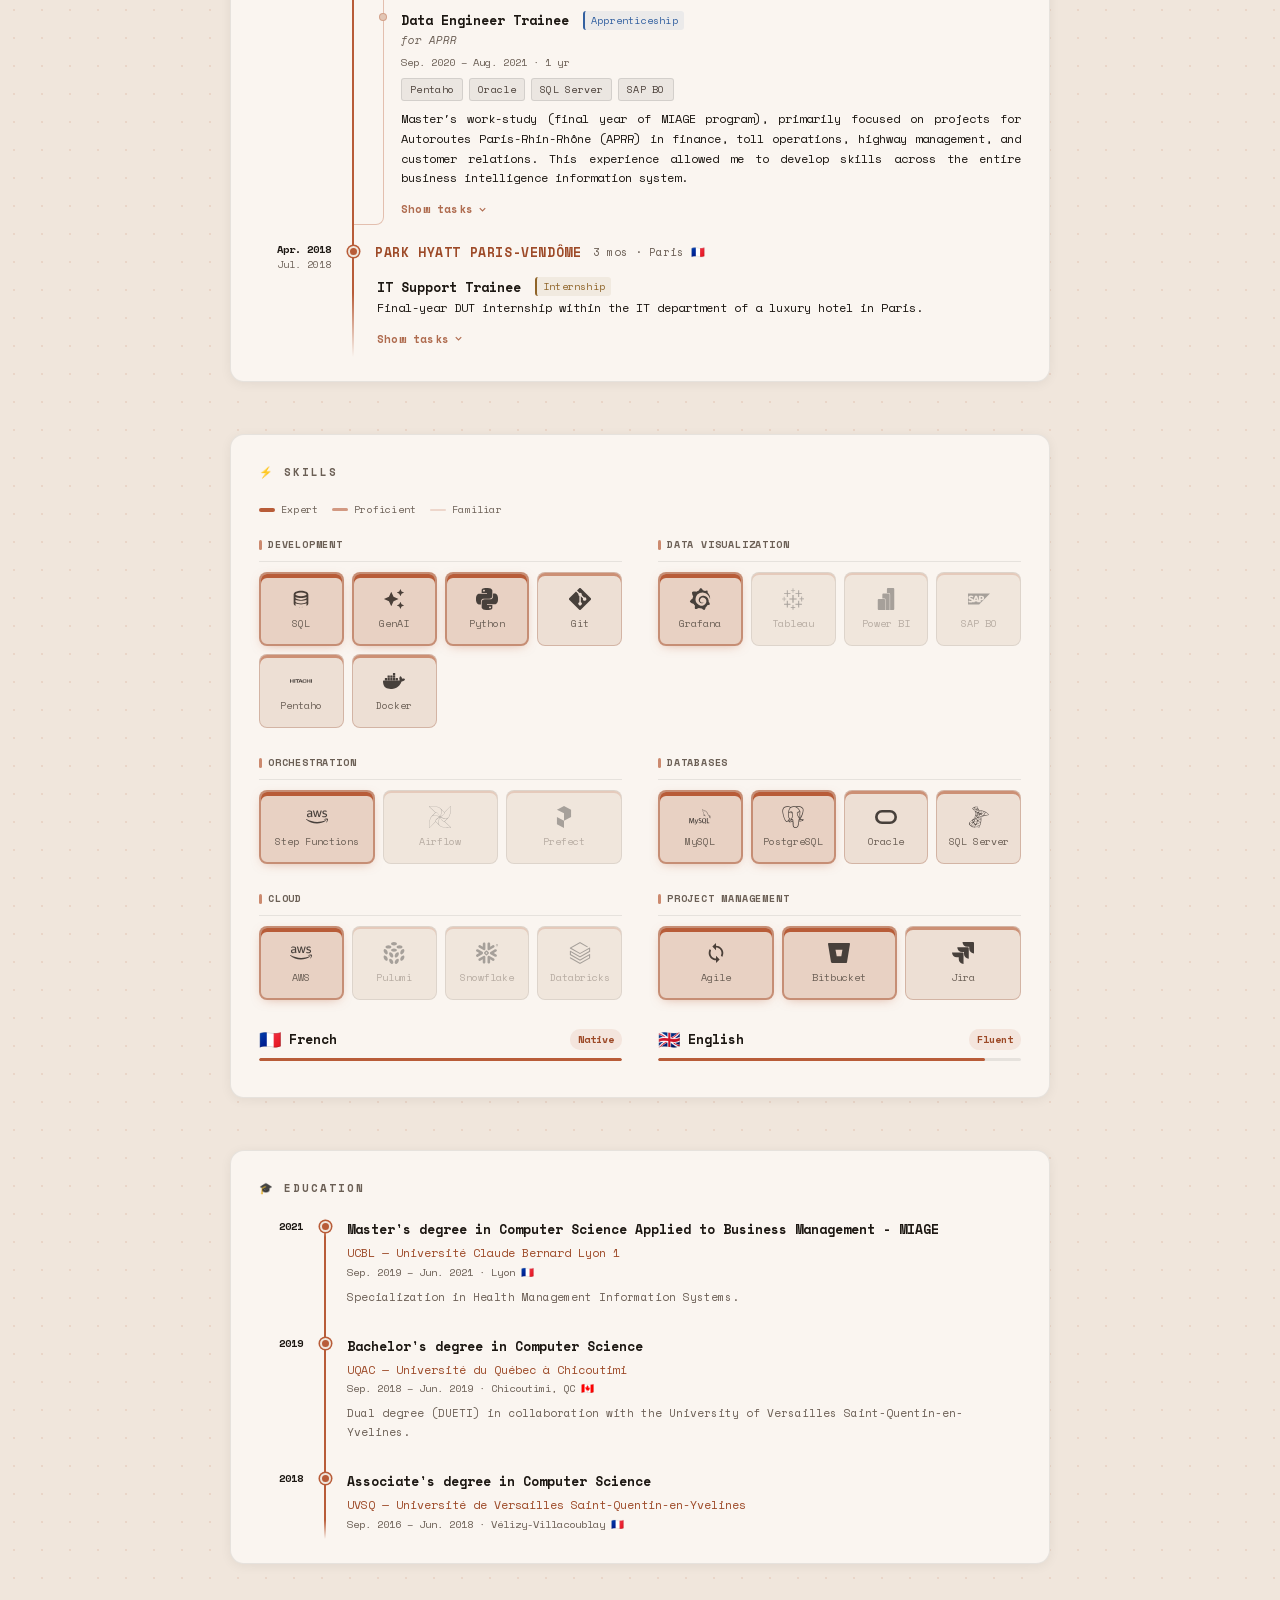
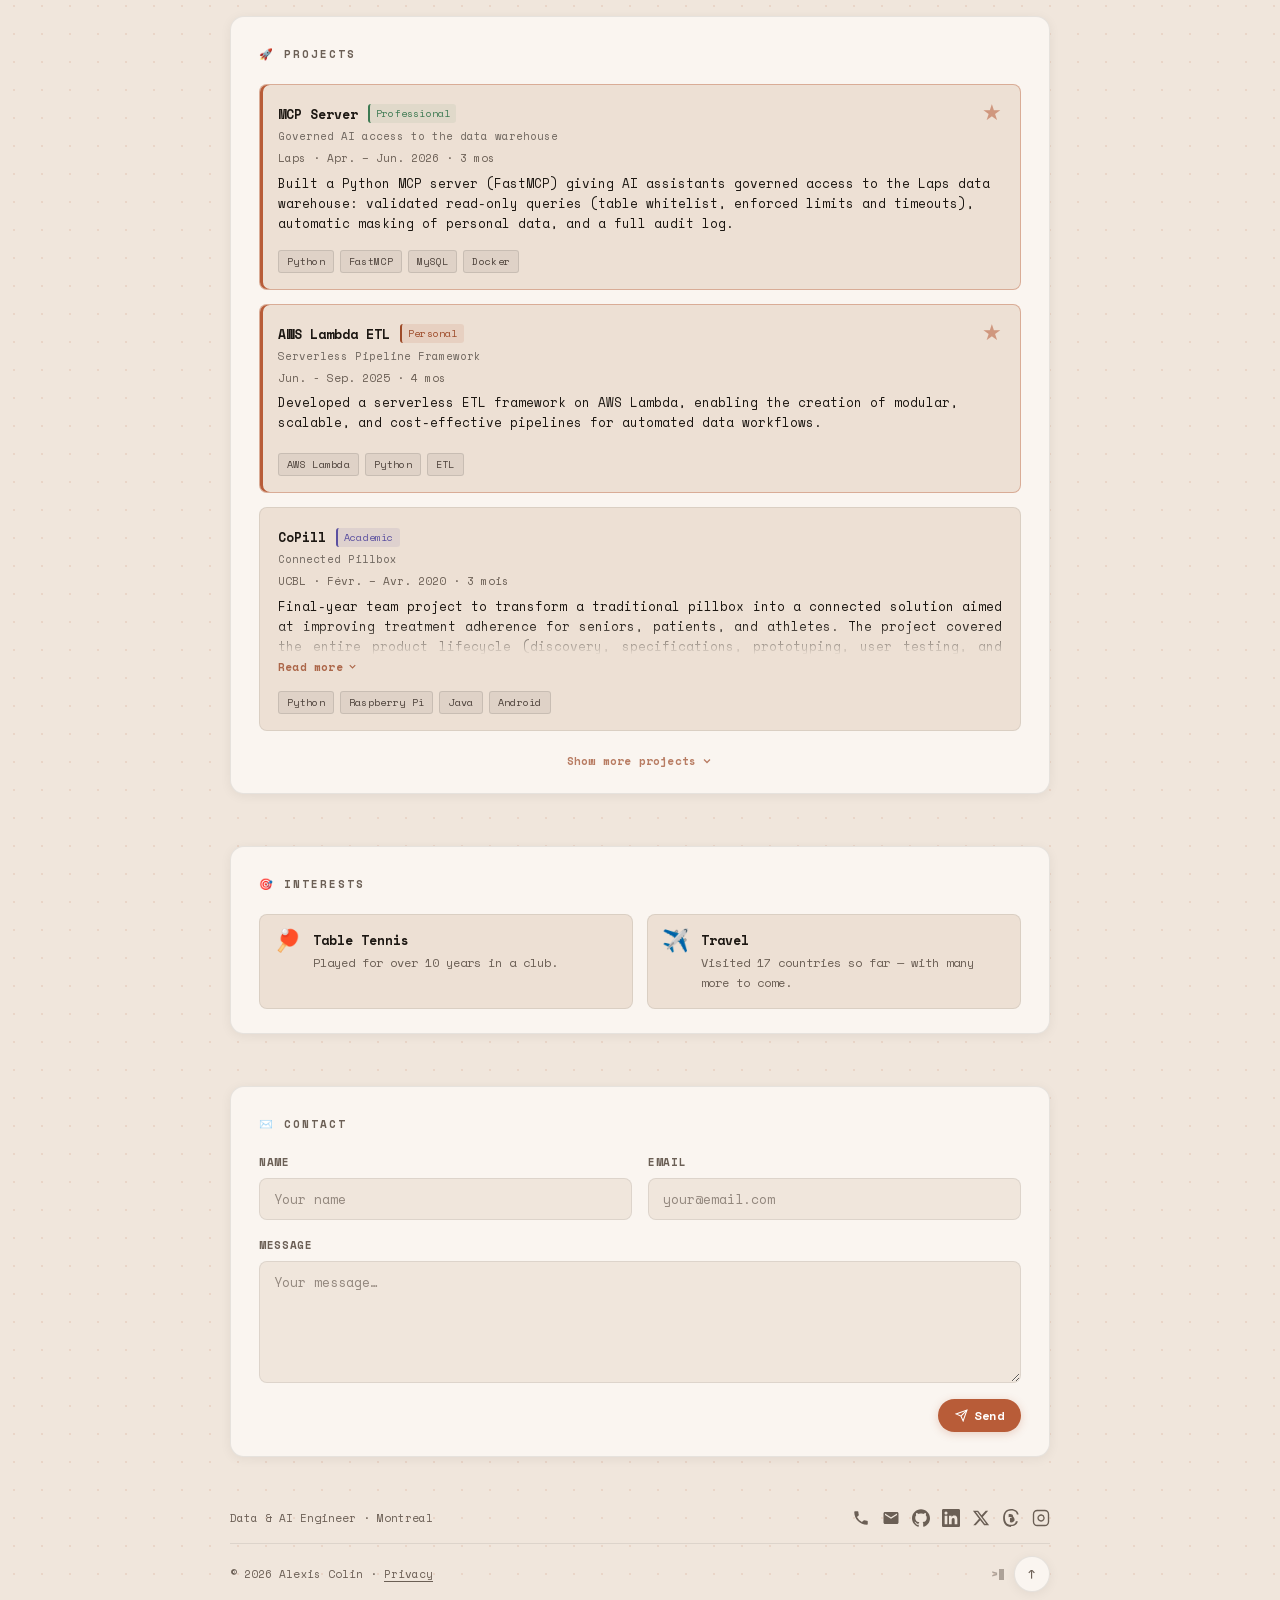
==== commit ab34d1b9: "fix: a11y, SEO & privacy fixes from full-site review" ====
--- a/index.html
+++ b/index.html
@@ -3,35 +3,37 @@
 <head>
   <meta charset="UTF-8" />
   <!-- Cookie consent GDPR + GA — deferred: runs after the end-of-body scripts (i18n.js, scroll.js) -->
-  <script src="cookie-banner.js?v=7" defer></script>
+  <script src="cookie-banner.js?v=8" defer></script>
   <meta name="viewport" content="width=device-width, initial-scale=1.0" />
-  <title>Alexis Colin — Data Engineer</title>
+  <title>Alexis Colin — Data &amp; AI Engineer</title>
 
   <!-- SEO -->
-  <meta name="description" content="Alexis Colin — Data Engineer à Montréal. Polyvalent sur toute la chaîne de données : ingestion, transformation, visualisation et valorisation." />
+  <meta name="description" content="Alexis Colin — Data & AI Engineer à Montréal. De leur source jusqu'aux agents IA : des données fiables, gouvernées, dignes de confiance." />
   <meta name="author" content="Alexis Colin" />
-  <meta name="keywords" content="Data Engineer, Montréal, Python, AWS, Snowflake, ETL, Grafana, Analytics, Data" />
+  <meta name="keywords" content="Data Engineer, Montréal, Python, AWS, ETL, Grafana, Analytics, Data, IA" />
   <meta name="color-scheme" content="light dark" />
   <meta name="theme-color" content="#f0e6dc" media="(prefers-color-scheme: light)" />
   <meta name="theme-color" content="#272018" media="(prefers-color-scheme: dark)" />
-  <link rel="canonical" href="https://alexiscolin.fr" />
+  <link rel="canonical" href="https://alexiscolin.fr/" />
 
   <!-- Open Graph -->
   <meta property="og:type"        content="website" />
-  <meta property="og:url"         content="https://alexiscolin.fr" />
-  <meta property="og:title"       content="Alexis Colin — Data Engineer" />
-  <meta property="og:description" content="Polyvalent sur toute la chaîne de données : ingestion, transformation, visualisation et valorisation." />
+  <meta property="og:url"         content="https://alexiscolin.fr/" />
+  <meta property="og:title"       content="Alexis Colin — Data & AI Engineer" />
+  <meta property="og:description" content="De leur source jusqu'aux agents IA : des données fiables, gouvernées, dignes de confiance." />
   <meta property="og:image"       content="https://alexiscolin.fr/assets/photo.jpg" />
   <meta property="og:image:width"  content="800" />
   <meta property="og:image:height" content="800" />
+  <meta property="og:image:alt"    content="Alexis Colin" />
   <meta property="og:locale"      content="fr_CA" />
   <meta property="og:locale:alternate" content="en_CA" />
 
   <!-- Twitter Card — "summary" (square thumb): photo.jpg is 800x800, large_image expects 2:1 landscape -->
   <meta name="twitter:card"        content="summary" />
-  <meta name="twitter:title"       content="Alexis Colin — Data Engineer" />
-  <meta name="twitter:description" content="Data Engineer à Montréal. Polyvalent sur toute la chaîne de données : ingestion, transformation, visualisation et valorisation." />
+  <meta name="twitter:title"       content="Alexis Colin — Data & AI Engineer" />
+  <meta name="twitter:description" content="Data & AI Engineer à Montréal. De leur source jusqu'aux agents IA : des données fiables, gouvernées, dignes de confiance." />
   <meta name="twitter:image"       content="https://alexiscolin.fr/assets/photo.jpg" />
+  <meta name="twitter:image:alt"   content="Alexis Colin" />
 
   <!-- Structured data -->
   <script type="application/ld+json">
@@ -39,9 +41,9 @@
     "@context": "https://schema.org",
     "@type": "Person",
     "name": "Alexis Colin",
-    "url": "https://alexiscolin.fr",
+    "url": "https://alexiscolin.fr/",
     "image": "https://alexiscolin.fr/assets/photo.jpg",
-    "jobTitle": "Data & Analytics Engineer",
+    "jobTitle": "Data & AI Engineer",
     "worksFor": { "@type": "Organization", "name": "Laps" },
     "address": { "@type": "PostalAddress", "addressLocality": "Montréal", "addressRegion": "QC", "addressCountry": "CA" },
     "knowsLanguage": ["fr", "en"],
@@ -59,7 +61,7 @@
   <link rel="icon" type="image/png" sizes="192x192" href="assets/web-app-manifest-192x192.png" />
   <link rel="apple-touch-icon" sizes="180x180" href="assets/apple-touch-icon.png" />
   <link rel="manifest" href="assets/site.webmanifest" />
-  <link rel="stylesheet" href="style.css?v=29" />
+  <link rel="stylesheet" href="style.css?v=30" />
   <script>
     (function(){
       document.documentElement.classList.add('js');
@@ -71,6 +73,8 @@
   </script>
 </head>
 <body>
+
+  <a href="#main" class="skip-link" data-i18n="a11y.skip">Aller au contenu</a>
 
   <div id="scrollProgress" class="scroll-progress" aria-hidden="true"></div>
 
@@ -173,12 +177,12 @@
   <!-- ═══════════ NAV STICKY ═══════════ -->
   <nav class="site-nav" id="siteNav" aria-label="Navigation">
     <div class="nav-links">
-      <a href="#about"      data-i18n="nav.about">👤 À propos</a>
-      <a href="#experience" data-i18n="nav.exp">💼 Expérience</a>
-      <a href="#skills"     data-i18n="nav.skills">⚡ Compétences</a>
-      <a href="#education"  data-i18n="nav.edu">🎓 Formation</a>
-      <a href="#projects"   data-i18n="nav.projects">🚀 Projets</a>
-      <a href="#contact"   data-i18n="nav.contact">✉️ Contact</a>
+      <a href="#about"><span aria-hidden="true">👤</span> <span data-i18n="nav.about">À propos</span></a>
+      <a href="#experience"><span aria-hidden="true">💼</span> <span data-i18n="nav.exp">Expérience</span></a>
+      <a href="#skills"><span aria-hidden="true">⚡</span> <span data-i18n="nav.skills">Compétences</span></a>
+      <a href="#education"><span aria-hidden="true">🎓</span> <span data-i18n="nav.edu">Formation</span></a>
+      <a href="#projects"><span aria-hidden="true">🚀</span> <span data-i18n="nav.projects">Projets</span></a>
+      <a href="#contact"><span aria-hidden="true">✉️</span> <span data-i18n="nav.contact">Contact</span></a>
     </div>
     <!-- Language toggle & theme toggle -->
     <div class="lang-toggle-wrap">
@@ -194,12 +198,12 @@
     </div>
   </nav>
 
-  <main>
+  <main id="main" tabindex="-1">
 
 
     <!-- ═══════════ ABOUT ═══════════ -->
     <section class="section reveal" id="about">
-      <h2 class="section-title" data-i18n="about.title">👤 À propos</h2>
+      <h2 class="section-title"><span aria-hidden="true">👤</span> <span data-i18n="about.title">À propos</span></h2>
       <div class="about-stats">
         <div class="about-stat" data-stat="exp">
           <span class="about-stat__num" data-count="5" data-suffix="+">0</span>
@@ -228,7 +232,7 @@
 
     <!-- ═══════════ EXPERIENCE ═══════════ -->
     <section class="section reveal" id="experience">
-      <h2 class="section-title" data-i18n="exp.title">💼 Expérience</h2>
+      <h2 class="section-title"><span aria-hidden="true">💼</span> <span data-i18n="exp.title">Expérience</span></h2>
       <div class="timeline">
 
         <!-- ── Laps Group ── -->
@@ -407,7 +411,7 @@
 
     <!-- ═══════════ SKILLS ═══════════ -->
     <section class="section reveal" id="skills">
-      <h2 class="section-title" data-i18n="skills.title">⚡ Compétences</h2>
+      <h2 class="section-title"><span aria-hidden="true">⚡</span> <span data-i18n="skills.title">Compétences</span></h2>
       <div class="skills-legend">
         <span class="legend-item" data-level="3"><i></i><span data-i18n="skills.level.expert">Expertise</span></span>
         <span class="legend-item" data-level="2"><i></i><span data-i18n="skills.level.mid">Maîtrise</span></span>
@@ -438,7 +442,7 @@
 
     <!-- ═══════════ EDUCATION ═══════════ -->
     <section class="section reveal" id="education">
-      <h2 class="section-title" data-i18n="edu.title">🎓 Formation</h2>
+      <h2 class="section-title"><span aria-hidden="true">🎓</span> <span data-i18n="edu.title">Formation</span></h2>
       <div class="timeline">
 
         <div class="timeline-item">
@@ -496,7 +500,7 @@
 
     <!-- ═══════════ PROJECTS ═══════════ -->
     <section class="section reveal" id="projects">
-      <h2 class="section-title" data-i18n="projects.title">🚀 Projets</h2>
+      <h2 class="section-title"><span aria-hidden="true">🚀</span> <span data-i18n="projects.title">Projets</span></h2>
       <div class="projects-grid">
 
         <!-- Built for Laps — proprietary code: GitHub overlay is shown but disabled (lock icon) -->
@@ -609,17 +613,17 @@
 
     <!-- ═══════════ MISC ═══════════ -->
     <section class="section reveal" id="misc">
-      <h2 class="section-title" data-i18n="misc.title">🎯 Divers</h2>
+      <h2 class="section-title"><span aria-hidden="true">🎯</span> <span data-i18n="misc.title">Divers</span></h2>
       <div class="misc-grid">
         <div class="misc-card">
-          <span class="misc-emoji">🏓</span>
+          <span class="misc-emoji" aria-hidden="true">🏓</span>
           <div>
             <strong data-i18n="misc.tt.title">Tennis de Table</strong>
             <p data-i18n="misc.tt.desc">Activité pratiquée pendant plus de 10 ans en club.</p>
           </div>
         </div>
         <div class="misc-card">
-          <span class="misc-emoji">✈️</span>
+          <span class="misc-emoji" aria-hidden="true">✈️</span>
           <div>
             <strong data-i18n="misc.travel.title">Voyages</strong>
             <p data-i18n="misc.travel.desc">Déjà 17 pays explorés, et bien d'autres à venir.</p>
@@ -631,7 +635,7 @@
 
     <!-- ═══════════ CONTACT ═══════════ -->
     <section class="section reveal" id="contact">
-      <h2 class="section-title" data-i18n="contact.title">✉️ Contact</h2>
+      <h2 class="section-title"><span aria-hidden="true">✉️</span> <span data-i18n="contact.title">Contact</span></h2>
       <form class="contact-form" id="contactForm" action="https://formspree.io/f/xkopnznd" method="POST" novalidate>
         <div class="contact-form__row">
           <div class="contact-form__field">
@@ -730,7 +734,7 @@
   <!-- Intentional load order: i18n.js must come before scroll.js
        (scroll.js depends on `translations` and `currentLang` defined in i18n.js)
        Do not add async/defer to these two scripts. -->
-  <script src="i18n.js?v=17"></script>
+  <script src="i18n.js?v=18"></script>
   <script src="scroll.js?v=25"></script>
 </body>
 </html>
--- a/style.css
+++ b/style.css
@@ -224,6 +224,7 @@
     --badge-ochre:  #d4a35e;
     --badge-purple: #ada3e0;
     --tag-bg:    rgba(255,255,255,.06);
+    --tag-border: rgba(255,255,255,.1);
     --tag-text:  #c5b8ae;
     --shadow:    0 2px 12px rgba(0,0,0,.30);
     --shadow-lg: 0 8px 32px rgba(0,0,0,.50);
@@ -233,6 +234,35 @@
 html {
   scroll-behavior: smooth;
 }
+
+@media (prefers-reduced-motion: reduce) {
+  html { scroll-behavior: auto; }
+}
+
+/* Skip link — visible only on keyboard focus (WCAG 2.4.1 bypass blocks) */
+.skip-link {
+  position: fixed;
+  top: 8px;
+  left: 8px;
+  z-index: 10001; /* above terminal overlay (10000) and cookie banner (9999) */
+  padding: 8px 14px;
+  background: var(--accent-btn);
+  color: #fff;
+  border-radius: var(--radius-sm);
+  font-size: 12px;
+  font-weight: 700;
+  text-decoration: none;
+  transform: translateY(-150%);
+  transition: transform .2s ease;
+}
+.skip-link:focus {
+  transform: translateY(0);
+  outline: 2px solid #fff;
+  outline-offset: 2px;
+}
+
+/* Skip-link target: focus lands on <main> but we don't ring the whole region */
+main[tabindex="-1"]:focus { outline: none; }
 
 body {
   font-family: var(--font);
@@ -842,8 +872,6 @@
   padding-bottom: 0;
 }
 
-.tl-mobile { display: none; }
-
 /* ── Date column ── */
 .timeline-period {
   display: flex;
@@ -1096,15 +1124,6 @@
 a.company:hover {
   text-decoration: underline;
   text-underline-offset: 3px;
-}
-
-.client-inline {
-  display: block;
-  font-size: 11px;
-  font-weight: 400;
-  font-style: italic;
-  color: var(--muted);
-  margin-bottom: 4px;
 }
 
 .client-link {
@@ -2433,6 +2452,15 @@
   to { stroke-dashoffset: 0; }
 }
 
+/* Sparkline is decorative — show it fully drawn, no animation, under reduced motion */
+@media (prefers-reduced-motion: reduce) {
+  .hero-spark__axis,
+  .hero-spark__axis-tip,
+  .hero-spark__tick { animation: none; opacity: 0.18; }
+  .hero-spark__fill { animation: none; opacity: 1; }
+  .hero-spark__line { animation: none; stroke-dashoffset: 0; }
+}
+
 /* ═══════════════════════════════════════════
    RESPONSIVE
 ═══════════════════════════════════════════ */
@@ -2523,7 +2551,6 @@
   /* Timeline */
   .timeline-item    { grid-template-columns: 24px 1fr; gap: 0 8px; }
   .timeline-period  { display: none; }
-  .tl-mobile        { display: inline; }
   .timeline-header  { flex-direction: row; align-items: center; flex-wrap: wrap; gap: 5px; }
   .timeline-meta    { margin-top: 4px; }
   /* Experience timeline line: repositioned to the center of the mobile track column */
@@ -2684,6 +2711,10 @@
 
 @media (max-width: 620px) {
   .contact-form__row { grid-template-columns: 1fr; }
+  /* ≥16px so iOS Safari doesn't auto-zoom when a field gains focus (placed
+     after the base 13px rule so it wins the cascade) */
+  .contact-form__field input,
+  .contact-form__field textarea { font-size: 16px; }
 }
 
 /* ═══════════════════════════════════════════
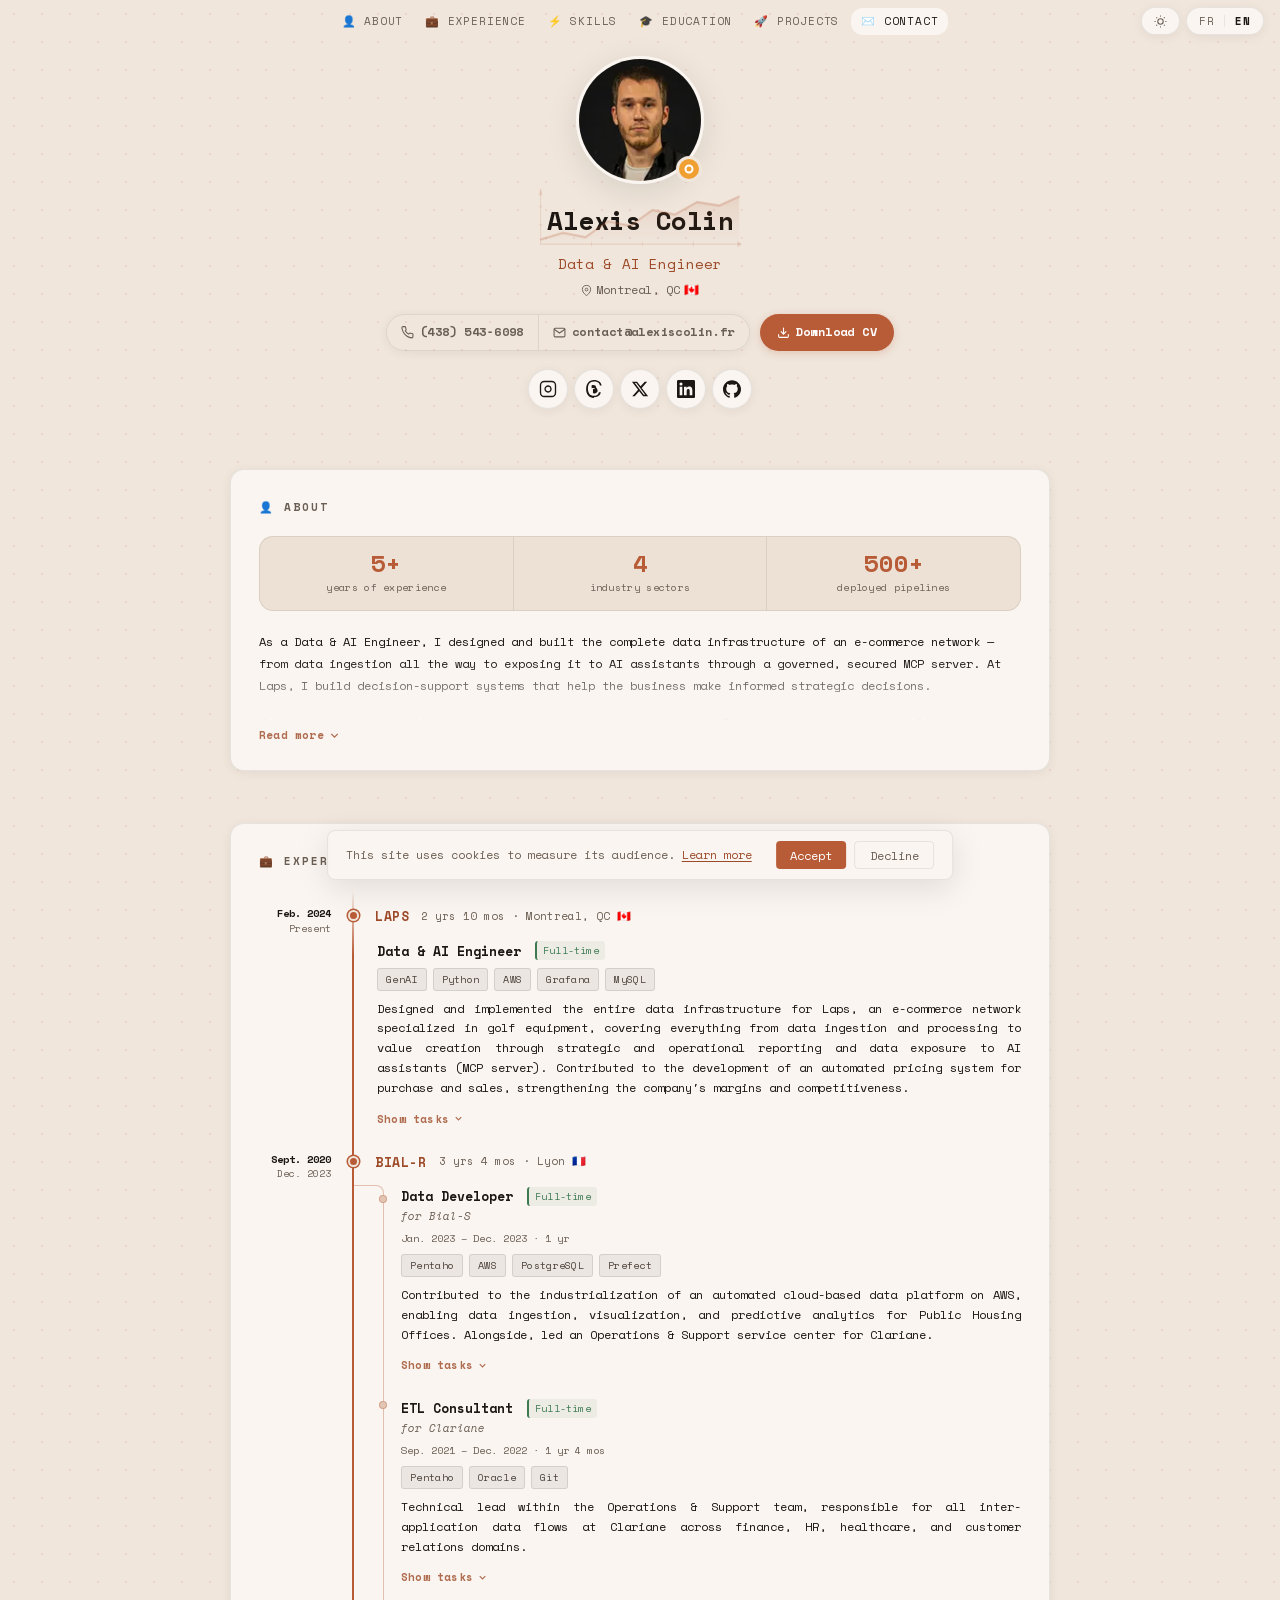
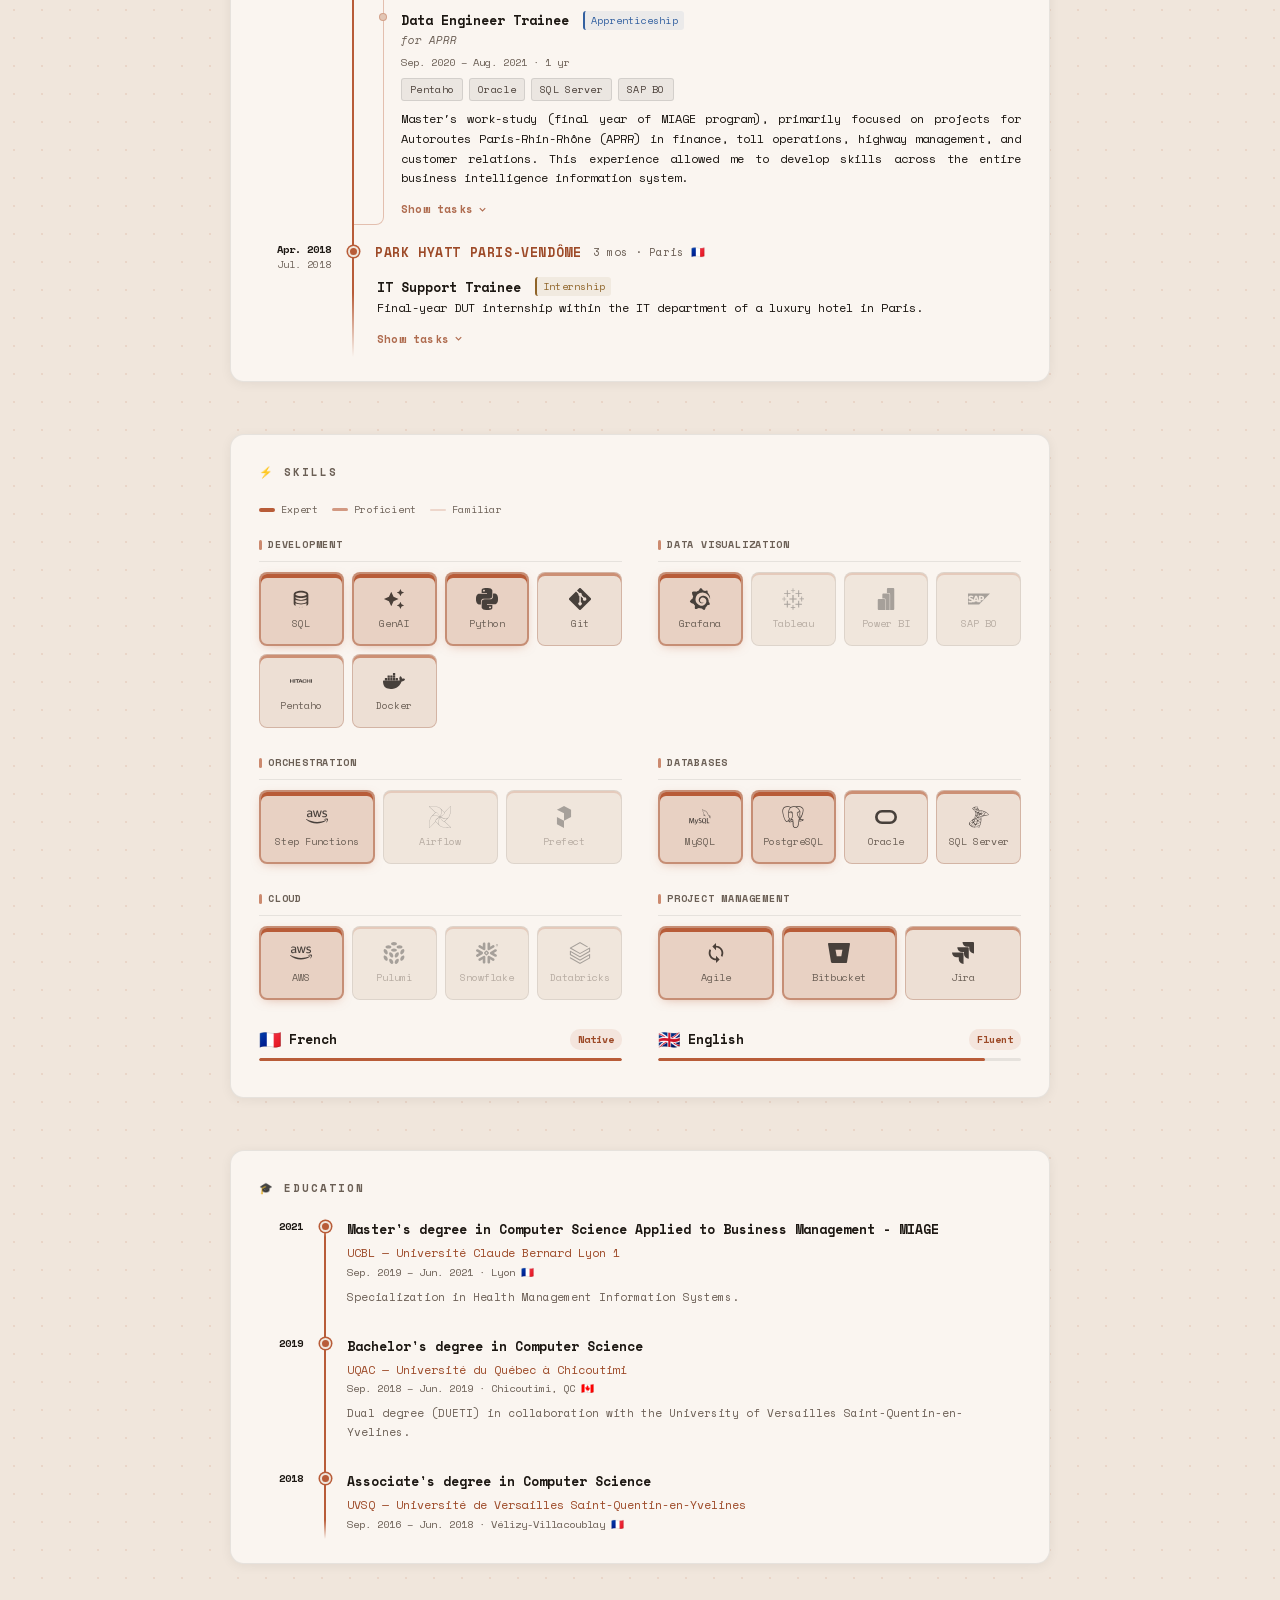
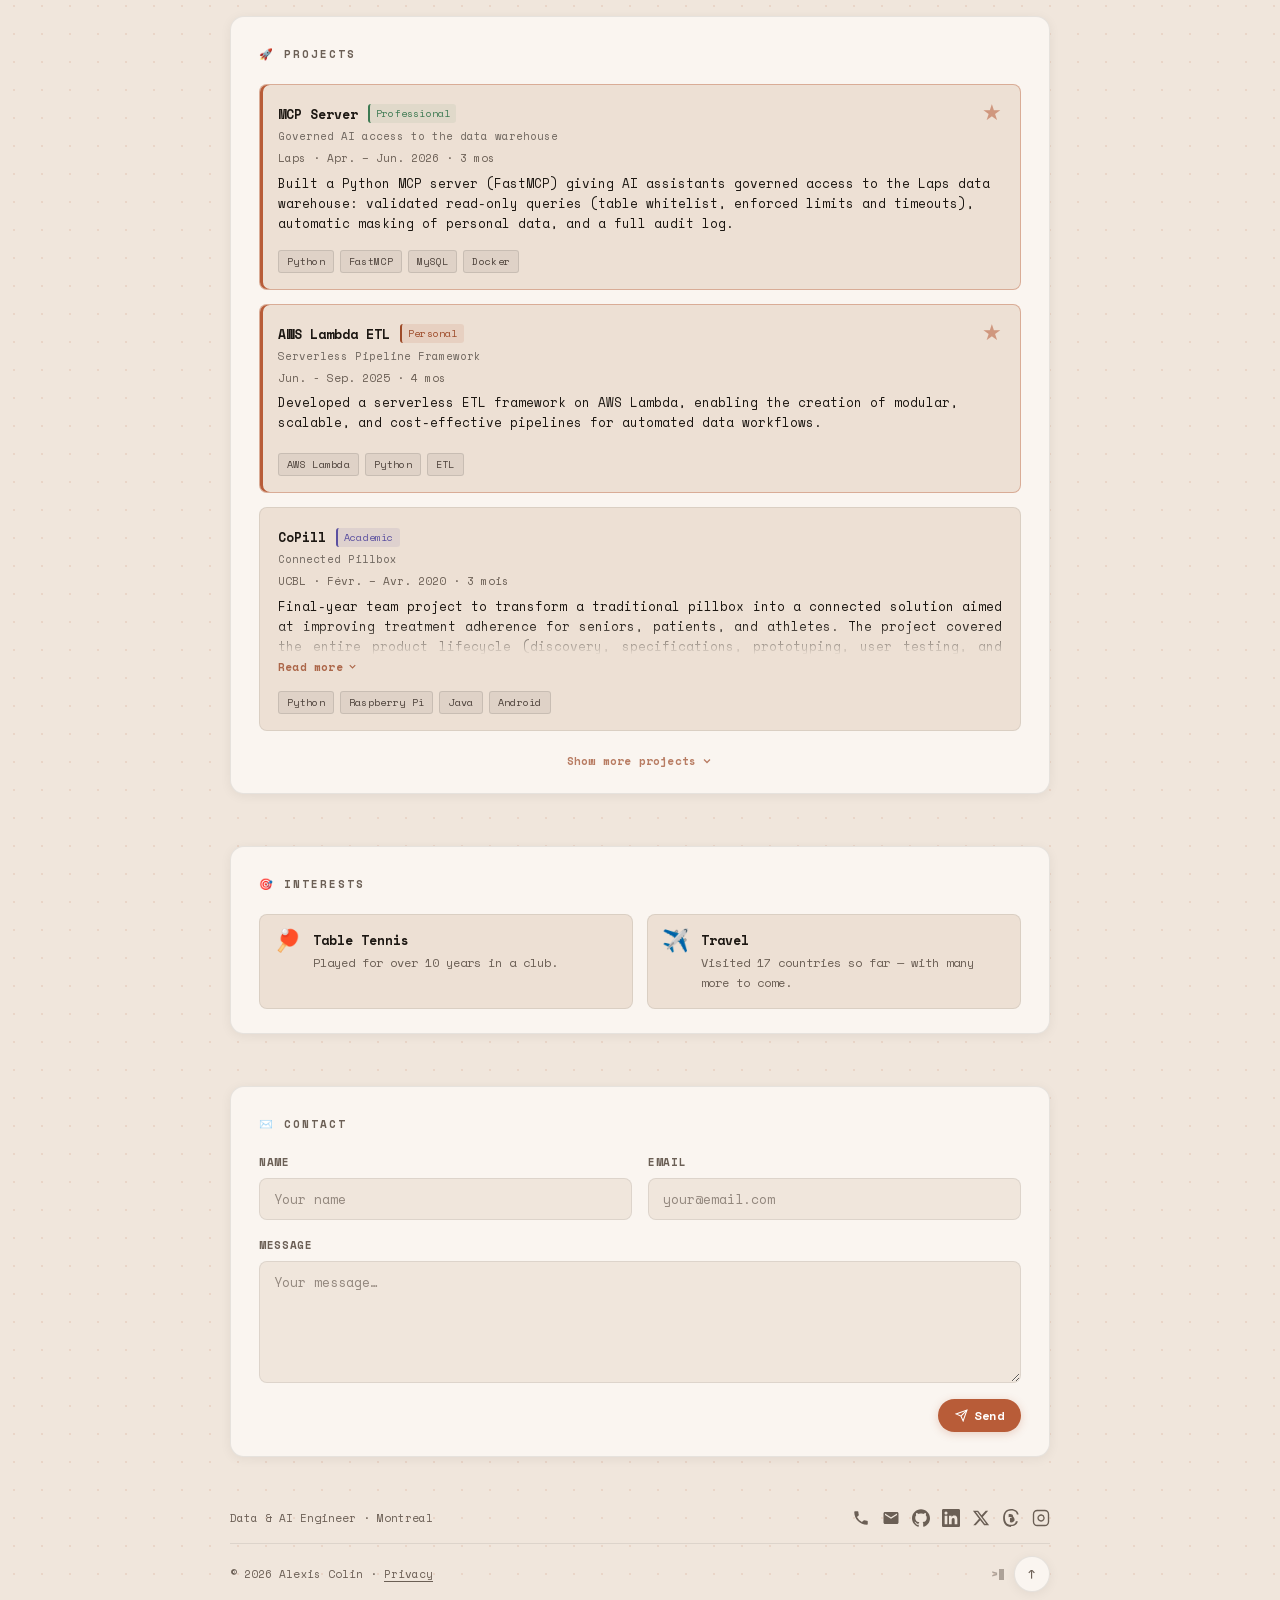
==== commit 29fe8921: "feat: refine language-switch transition + fix stat hover and titles" ====
--- a/index.html
+++ b/index.html
@@ -61,7 +61,7 @@
   <link rel="icon" type="image/png" sizes="192x192" href="assets/web-app-manifest-192x192.png" />
   <link rel="apple-touch-icon" sizes="180x180" href="assets/apple-touch-icon.png" />
   <link rel="manifest" href="assets/site.webmanifest" />
-  <link rel="stylesheet" href="style.css?v=30" />
+  <link rel="stylesheet" href="style.css?v=34" />
   <script>
     (function(){
       document.documentElement.classList.add('js');
@@ -84,6 +84,33 @@
       <path d="M12 .297c-6.63 0-12 5.373-12 12 0 5.303 3.438 9.8 8.205 11.385.6.113.82-.258.82-.577 0-.285-.01-1.04-.015-2.04-3.338.724-4.042-1.61-4.042-1.61C4.422 18.07 3.633 17.7 3.633 17.7c-1.087-.744.084-.729.084-.729 1.205.084 1.838 1.236 1.838 1.236 1.07 1.835 2.809 1.305 3.495.998.108-.776.417-1.305.76-1.605-2.665-.3-5.466-1.332-5.466-5.93 0-1.31.465-2.38 1.235-3.22-.135-.303-.54-1.523.105-3.176 0 0 1.005-.322 3.3 1.23.96-.267 1.98-.399 3-.405 1.02.006 2.04.138 3 .405 2.28-1.552 3.285-1.23 3.285-1.23.645 1.653.24 2.873.12 3.176.765.84 1.23 1.91 1.23 3.22 0 4.61-2.805 5.625-5.475 5.92.42.36.81 1.096.81 2.22 0 1.606-.015 2.896-.015 3.286 0 .315.21.69.825.57C20.565 22.092 24 17.592 24 12.297c0-6.627-5.373-12-12-12"/>
     </symbol>
   </svg>
+
+  <!-- ═══════════ NAV STICKY (fixed — kept OUTSIDE #pageWrap so the nav & toggles don't fade with the content on language switch) ═══════════ -->
+  <nav class="site-nav" id="siteNav" aria-label="Navigation">
+    <div class="nav-links">
+      <a href="#about"><span aria-hidden="true">👤</span> <span data-i18n="nav.about">À propos</span></a>
+      <a href="#experience"><span aria-hidden="true">💼</span> <span data-i18n="nav.exp">Expérience</span></a>
+      <a href="#skills"><span aria-hidden="true">⚡</span> <span data-i18n="nav.skills">Compétences</span></a>
+      <a href="#education"><span aria-hidden="true">🎓</span> <span data-i18n="nav.edu">Formation</span></a>
+      <a href="#projects"><span aria-hidden="true">🚀</span> <span data-i18n="nav.projects">Projets</span></a>
+      <a href="#contact"><span aria-hidden="true">✉️</span> <span data-i18n="nav.contact">Contact</span></a>
+    </div>
+    <!-- Language toggle & theme toggle -->
+    <div class="lang-toggle-wrap">
+      <button type="button" class="header-btn theme-toggle" id="themeToggle" aria-label="Toggle dark mode">
+        <svg class="icon-sun" viewBox="0 0 24 24" fill="none" stroke="currentColor" stroke-width="2" width="14" height="14"><circle cx="12" cy="12" r="5"/><line x1="12" y1="1" x2="12" y2="3"/><line x1="12" y1="21" x2="12" y2="23"/><line x1="4.22" y1="4.22" x2="5.64" y2="5.64"/><line x1="18.36" y1="18.36" x2="19.78" y2="19.78"/><line x1="1" y1="12" x2="3" y2="12"/><line x1="21" y1="12" x2="23" y2="12"/><line x1="4.22" y1="19.78" x2="5.64" y2="18.36"/><line x1="18.36" y1="5.64" x2="19.78" y2="4.22"/></svg>
+        <svg class="icon-moon" viewBox="0 0 24 24" fill="none" stroke="currentColor" stroke-width="2" width="14" height="14"><path d="M21 12.79A9 9 0 1 1 11.21 3 7 7 0 0 0 21 12.79z"/></svg>
+      </button>
+      <button type="button" class="header-btn lang-toggle" id="langToggle" aria-label="Switch language">
+        <span data-lang="fr">FR</span>
+        <span class="lang-sep">|</span>
+        <span data-lang="en">EN</span>
+      </button>
+    </div>
+  </nav>
+
+  <!-- Page content — fades as one block during a language switch -->
+  <div id="pageWrap">
 
   <!-- ═══════════ HERO ═══════════ -->
   <header id="top">
@@ -174,30 +201,6 @@
     </div>
   </header>
 
-  <!-- ═══════════ NAV STICKY ═══════════ -->
-  <nav class="site-nav" id="siteNav" aria-label="Navigation">
-    <div class="nav-links">
-      <a href="#about"><span aria-hidden="true">👤</span> <span data-i18n="nav.about">À propos</span></a>
-      <a href="#experience"><span aria-hidden="true">💼</span> <span data-i18n="nav.exp">Expérience</span></a>
-      <a href="#skills"><span aria-hidden="true">⚡</span> <span data-i18n="nav.skills">Compétences</span></a>
-      <a href="#education"><span aria-hidden="true">🎓</span> <span data-i18n="nav.edu">Formation</span></a>
-      <a href="#projects"><span aria-hidden="true">🚀</span> <span data-i18n="nav.projects">Projets</span></a>
-      <a href="#contact"><span aria-hidden="true">✉️</span> <span data-i18n="nav.contact">Contact</span></a>
-    </div>
-    <!-- Language toggle & theme toggle -->
-    <div class="lang-toggle-wrap">
-      <button type="button" class="header-btn theme-toggle" id="themeToggle" aria-label="Toggle dark mode">
-        <svg class="icon-sun" viewBox="0 0 24 24" fill="none" stroke="currentColor" stroke-width="2" width="14" height="14"><circle cx="12" cy="12" r="5"/><line x1="12" y1="1" x2="12" y2="3"/><line x1="12" y1="21" x2="12" y2="23"/><line x1="4.22" y1="4.22" x2="5.64" y2="5.64"/><line x1="18.36" y1="18.36" x2="19.78" y2="19.78"/><line x1="1" y1="12" x2="3" y2="12"/><line x1="21" y1="12" x2="23" y2="12"/><line x1="4.22" y1="19.78" x2="5.64" y2="18.36"/><line x1="18.36" y1="5.64" x2="19.78" y2="4.22"/></svg>
-        <svg class="icon-moon" viewBox="0 0 24 24" fill="none" stroke="currentColor" stroke-width="2" width="14" height="14"><path d="M21 12.79A9 9 0 1 1 11.21 3 7 7 0 0 0 21 12.79z"/></svg>
-      </button>
-      <button type="button" class="header-btn lang-toggle" id="langToggle" aria-label="Switch language">
-        <span data-lang="fr">FR</span>
-        <span class="lang-sep">|</span>
-        <span data-lang="en">EN</span>
-      </button>
-    </div>
-  </nav>
-
   <main id="main" tabindex="-1">
 
 
@@ -257,7 +260,7 @@
             <div class="timeline-subitem" data-role="laps">
               <div class="timeline-content">
                 <div class="timeline-header">
-                  <h3 data-i18n="exp.laps.role">Développeur Data &amp; Analytics</h3>
+                  <h3 data-i18n="exp.laps.role">Développeur Data &amp; IA</h3>
                   <span class="contract-badge contract-badge--permanent" data-i18n="contract.permanent">CDI</span>
                 </div>
                 <div class="tags"></div>
@@ -709,6 +712,8 @@
     </div>
   </footer>
 
+  </div><!-- /#pageWrap -->
+
   <!-- ═══════════ TERMINAL (easter egg — $ / ` or the >_ buttons) ═══════════ -->
   <div class="terminal-overlay" id="terminalOverlay" hidden>
     <div class="terminal" id="terminal" role="dialog" aria-modal="true" aria-label="Terminal">
@@ -734,7 +739,7 @@
   <!-- Intentional load order: i18n.js must come before scroll.js
        (scroll.js depends on `translations` and `currentLang` defined in i18n.js)
        Do not add async/defer to these two scripts. -->
-  <script src="i18n.js?v=18"></script>
+  <script src="i18n.js?v=20"></script>
   <script src="scroll.js?v=25"></script>
 </body>
 </html>
--- a/style.css
+++ b/style.css
@@ -664,7 +664,9 @@
   overflow: hidden;
 }
 
-/* ── Diagonal pattern — paused by default, animated and visible on hover ── */
+/* ── Diagonal pattern — only its opacity is toggled on hover. The scroll
+   animation runs continuously (it's invisible at opacity 0), so the pattern
+   keeps moving while it fades out on mouse-leave instead of freezing mid-fade. */
 .about-stat::before {
   content: '';
   position: absolute;
@@ -676,13 +678,11 @@
   opacity: 0;
   transition: opacity .5s ease;
   animation: stat-scroll 4s linear infinite;
-  animation-play-state: paused;
   pointer-events: none;
 }
 
 .about-stat:hover::before {
   opacity: 1;
-  animation-play-state: running;
 }
 
 @media (prefers-reduced-motion: reduce) {
@@ -2063,9 +2063,20 @@
   }
 }
 
-/* Lang-switch fade — text only */
-[data-i18n] {
-  transition: opacity .08s ease;
+/* Lang-switch — a short, subtle opacity fade of the whole page content.
+   #pageWrap wraps the hero, main and footer; the fixed nav/toggles, terminal,
+   cookie banner and scroll bar sit OUTSIDE it, so they don't flicker. */
+#pageWrap {
+  transition: opacity .13s ease;
+}
+
+.lang-switching #pageWrap {
+  opacity: 0;
+}
+
+@media (prefers-reduced-motion: reduce) {
+  #pageWrap { transition: none; }
+  .lang-switching #pageWrap { opacity: 1; }
 }
 
 /* ═══════════════════════════════════════════
